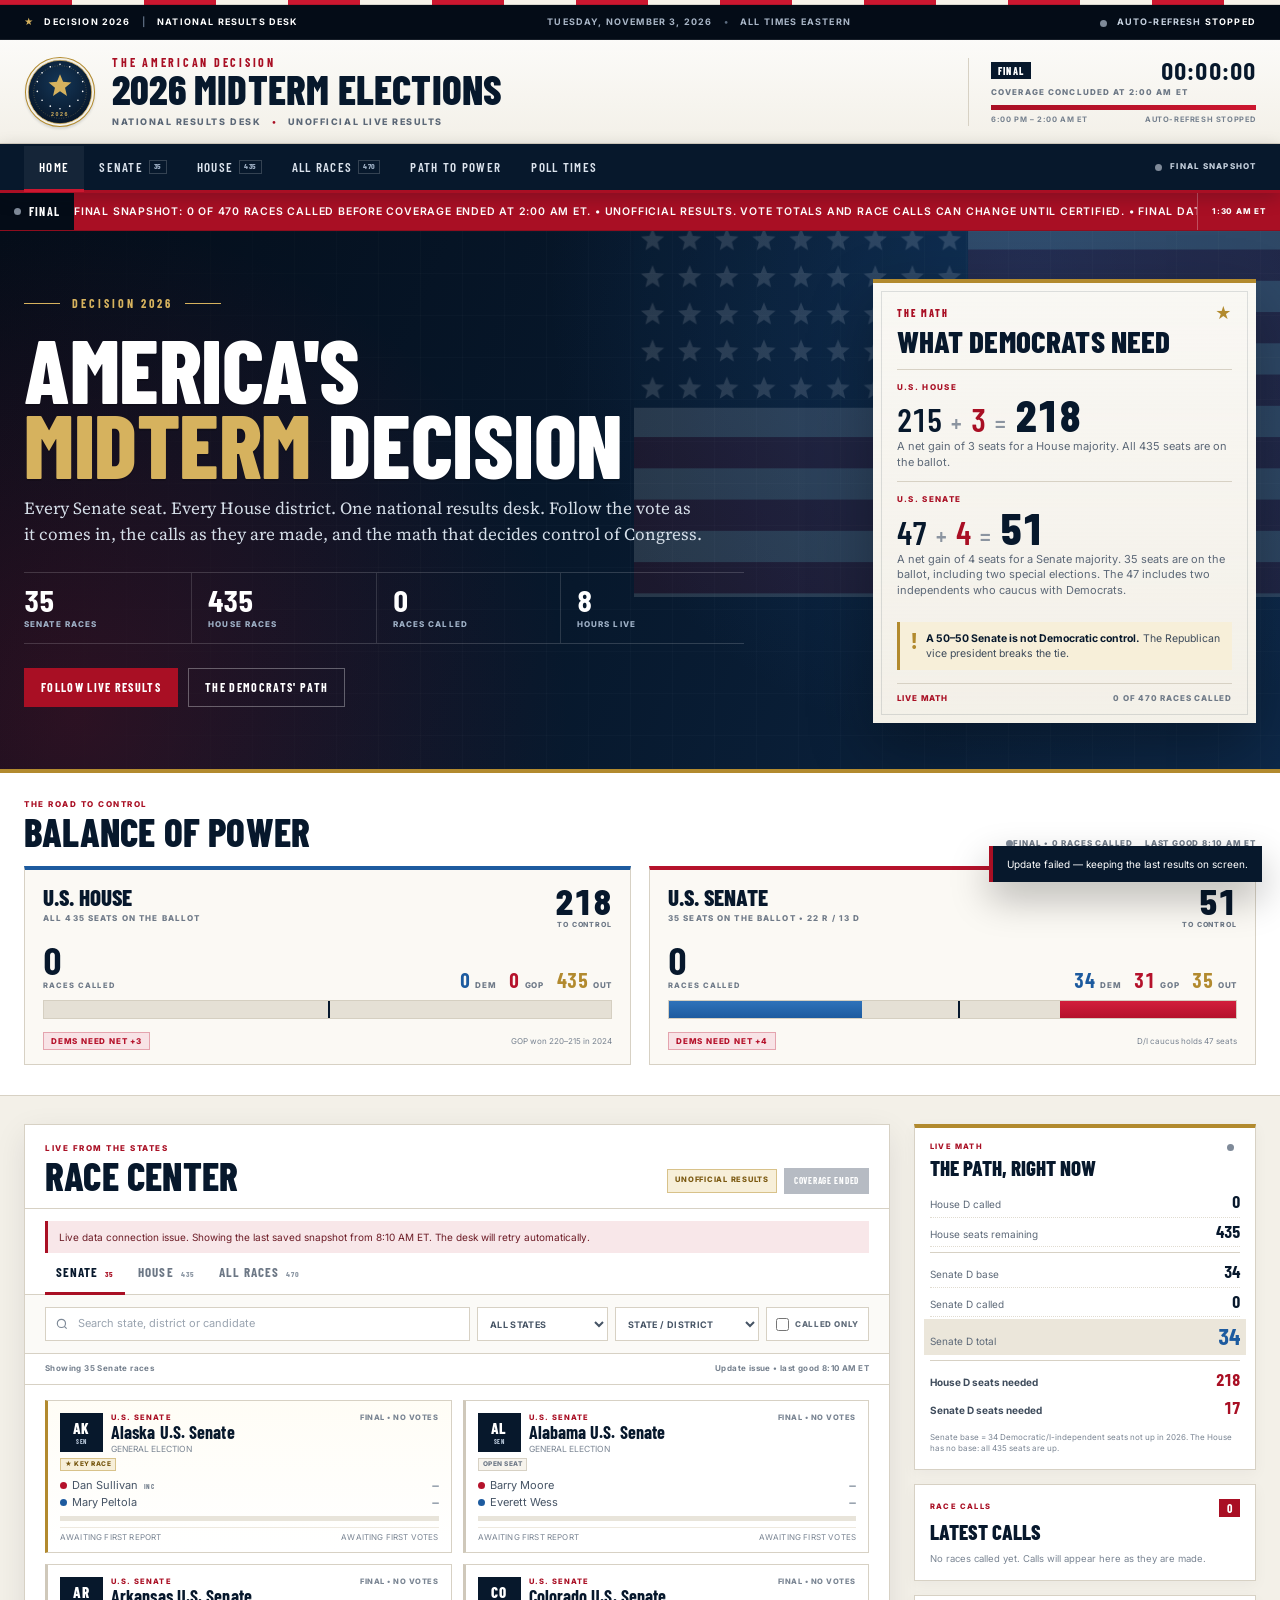
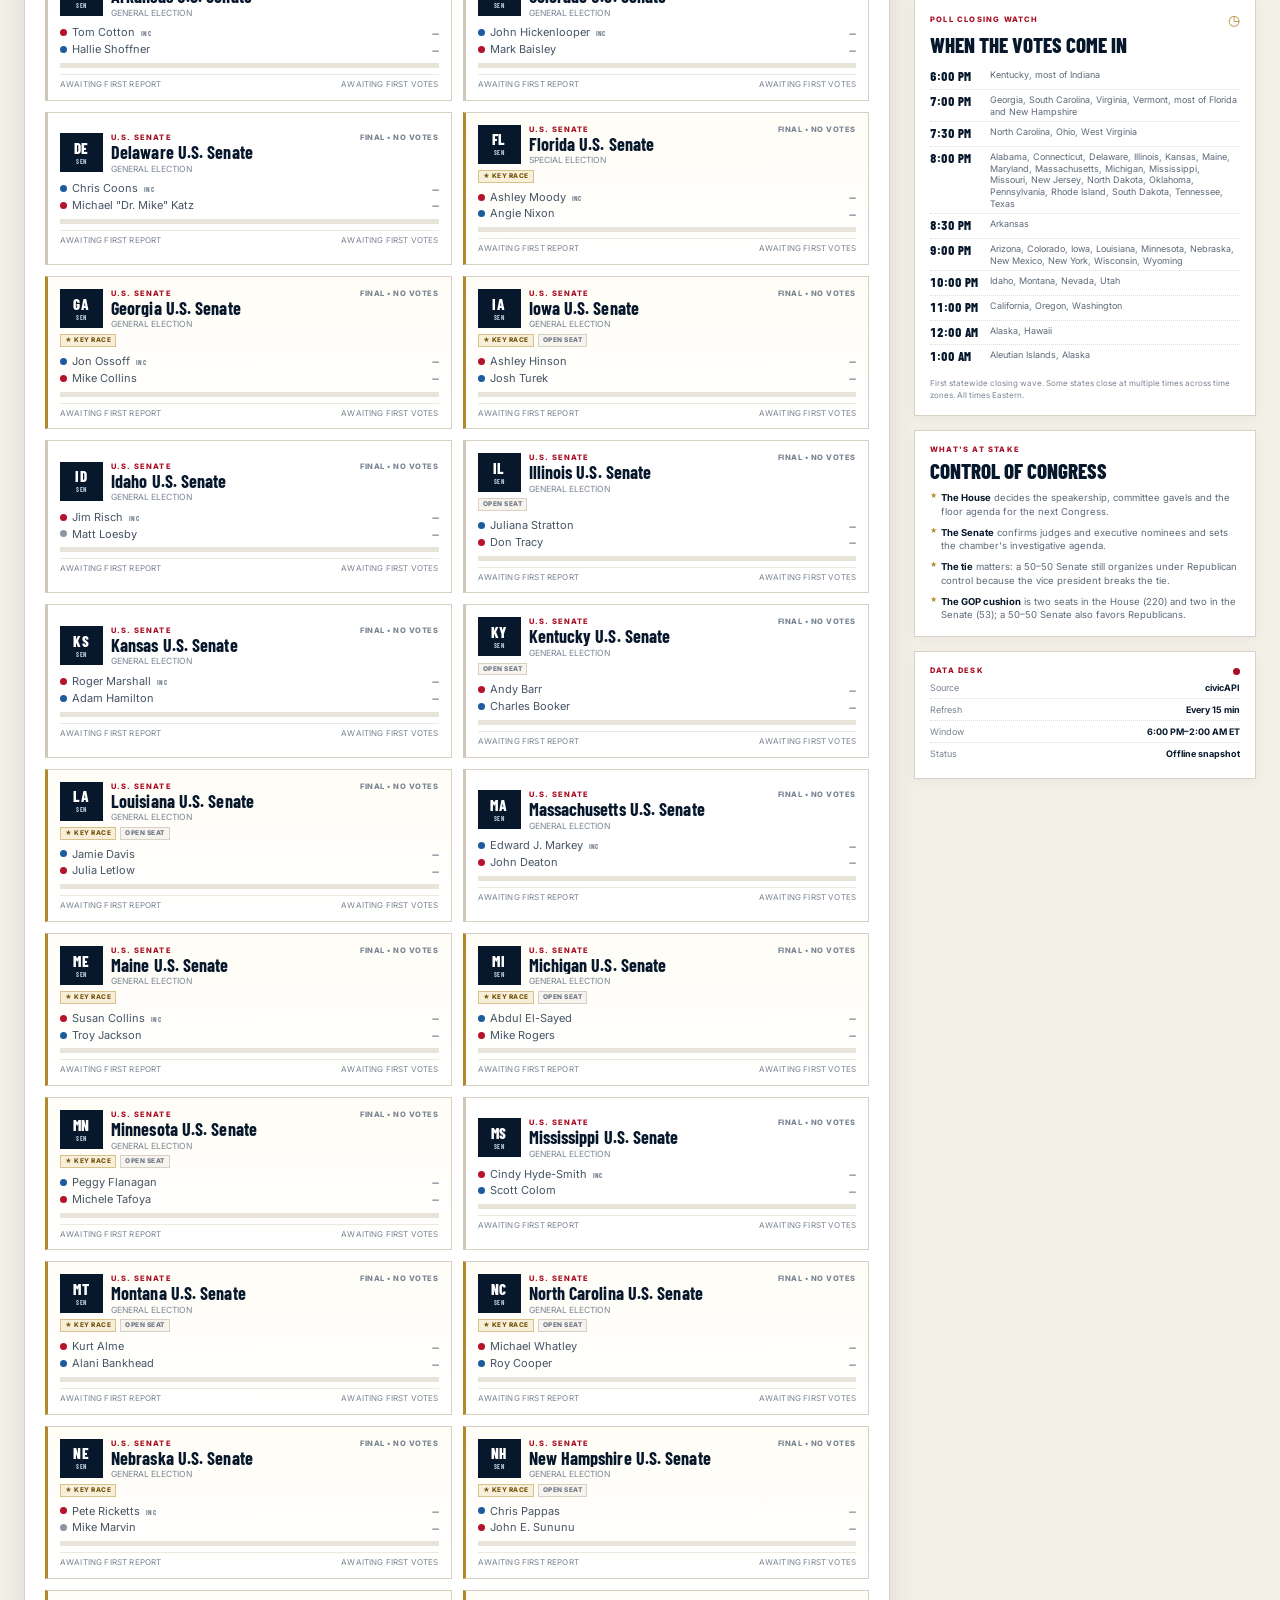
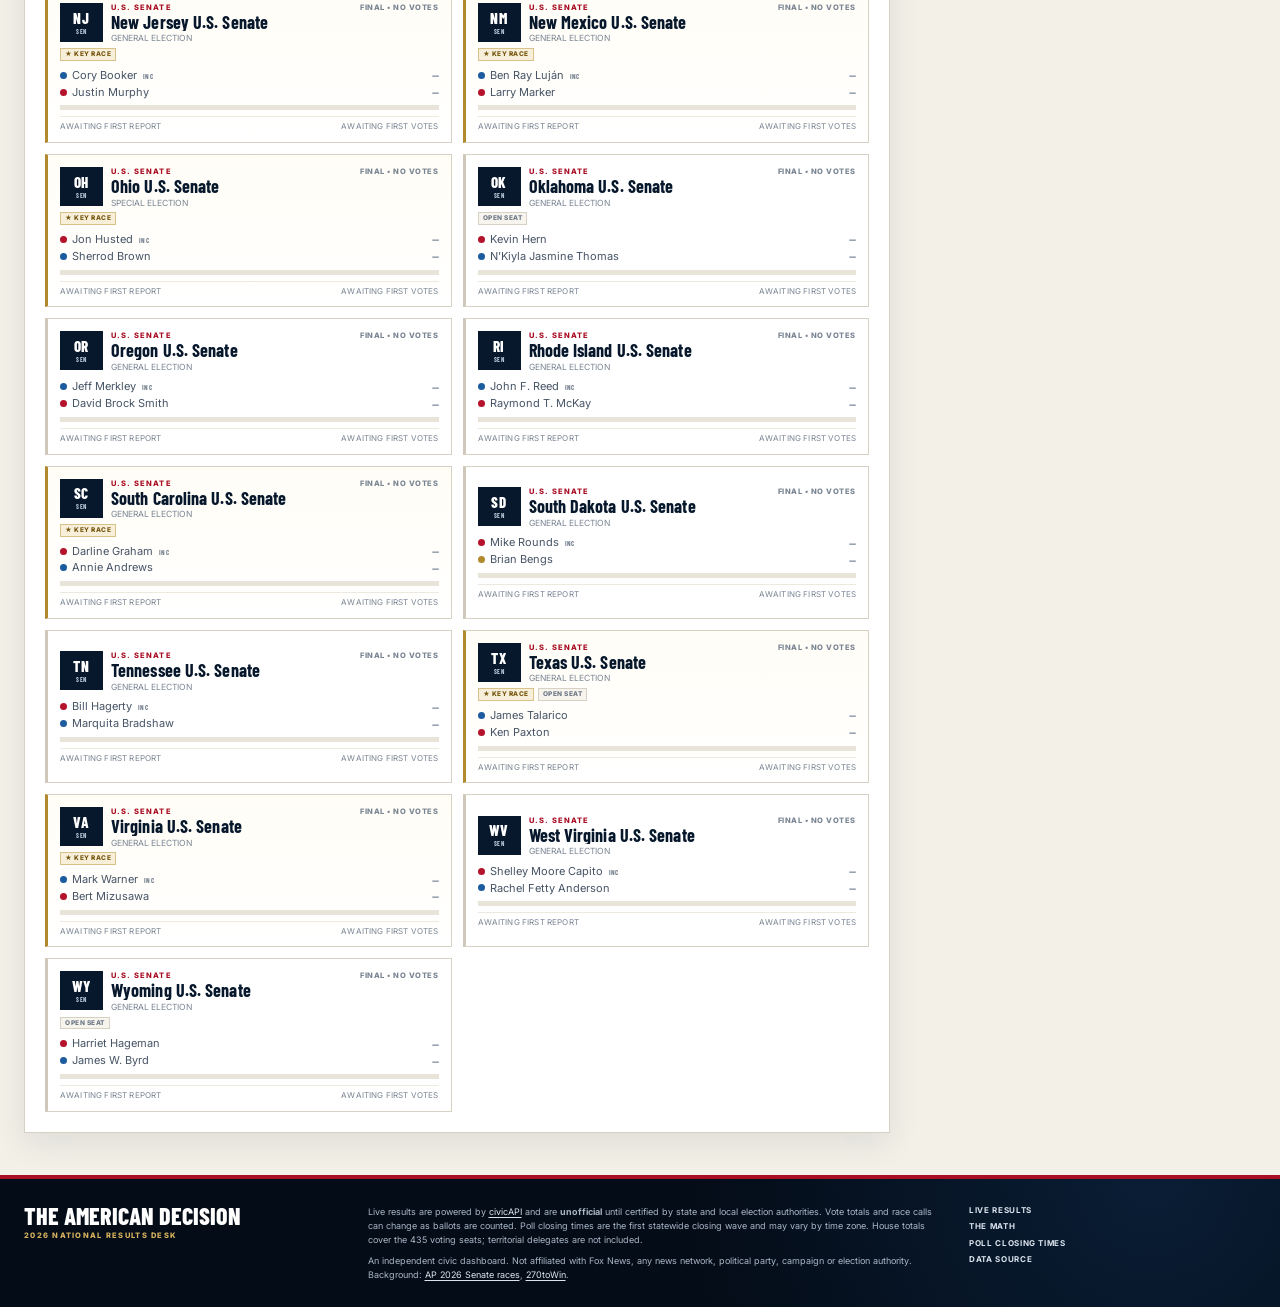
==== index.html @ b1fb0d39 "Add files via upload" ====
<!DOCTYPE html>
<html lang="en">
<head>
<meta charset="utf-8">
<meta name="viewport" content="width=device-width, initial-scale=1">
<title>The American Decision 2026 | Live Midterm Results</title>
<meta name="description" content="Live, unofficial 2026 Senate and House election results from across the United States. A patriotic national results desk with the math for control of Congress.">
<meta name="theme-color" content="#07182c">
<link rel="icon" href="data:image/svg+xml,%3Csvg xmlns='http://www.w3.org/2000/svg' viewBox='0 0 64 64'%3E%3Ccircle cx='32' cy='32' r='30' fill='%2307182c' stroke='%23b28a2e' stroke-width='3'/%3E%3Cpath d='M32 12l5.9 14.7 15.8 1.2-12.1 10.2 3.7 15.4L32 45.2 18.7 53.5l3.7-15.4L10.3 27.9l15.8-1.2z' fill='%23d6b25e'/%3E%3C/svg%3E">
<link rel="preconnect" href="https://fonts.googleapis.com">
<link rel="preconnect" href="https://fonts.gstatic.com" crossorigin>
<link href="https://fonts.googleapis.com/css2?family=Barlow+Condensed:wght@500;600;700;800&family=Inter:wght@400;500;600;700;800&family=Source+Serif+4:opsz,wght@8..60,600;8..60,700;8..60,900&display=swap" rel="stylesheet">
<style>
/* =========================================================
   THE AMERICAN DECISION 2026
   Patriotic broadcast-style election dashboard
   ========================================================= */

:root {
  --navy-950: #040c17;
  --navy-900: #07182c;
  --navy-800: #0b2440;
  --navy-700: #143657;
  --ink: #0b1b2e;
  --ink-2: #26384d;
  --paper: #f3f0e8;
  --paper-2: #ebe6da;
  --paper-3: #fbf9f4;
  --white: #ffffff;
  --line: #d7d1c4;
  --line-dark: #263a51;
  --muted: #687585;
  --muted-2: #8893a1;
  --red: #a90f24;
  --red-2: #cc1730;
  --red-soft: #f8e7e9;
  --dem: #1d5b9f;
  --dem-2: #2f72ba;
  --dem-soft: #e1ecf7;
  --gop: #b5122b;
  --gop-2: #d21f3c;
  --gop-soft: #f8e3e6;
  --gold: #b28a2e;
  --gold-2: #d6b25e;
  --gold-soft: #f7efd9;
  --green: #1e6b45;
  --green-soft: #e2f0e8;
  --shadow: 0 10px 30px rgba(8, 22, 40, 0.09);
  --font-display: "Barlow Condensed", "Arial Narrow", "Franklin Gothic Medium", "Segoe UI", sans-serif;
  --font-serif: "Source Serif 4", Georgia, "Times New Roman", serif;
  --font-body: "Inter", "Segoe UI", Arial, sans-serif;
}

* { box-sizing: border-box; }

html {
  scroll-behavior: smooth;
  scroll-padding-top: 64px;
}

body {
  margin: 0;
  background: var(--paper);
  color: var(--ink);
  font-family: var(--font-body);
  font-size: 15px;
  line-height: 1.45;
  -webkit-font-smoothing: antialiased;
  text-rendering: optimizeLegibility;
}

body.modal-open { overflow: hidden; }

a { color: inherit; }

button, input, select { font: inherit; }

button { color: inherit; }

img, svg { display: block; max-width: 100%; }

::selection { background: var(--gold-2); color: var(--navy-950); }

.wrap {
  width: min(1400px, calc(100% - 48px));
  margin: 0 auto;
}

.sr-only {
  position: absolute;
  width: 1px;
  height: 1px;
  padding: 0;
  margin: -1px;
  overflow: hidden;
  clip: rect(0, 0, 0, 0);
  white-space: nowrap;
  border: 0;
}

.skip-link {
  position: fixed;
  top: -60px;
  left: 12px;
  z-index: 200;
  background: var(--white);
  color: var(--navy-900);
  padding: 10px 14px;
  border: 2px solid var(--red);
  font-weight: 800;
  text-decoration: none;
}
.skip-link:focus { top: 10px; }

/* ---------- Utility strip ---------- */

.top-rule {
  height: 5px;
  background: repeating-linear-gradient(
    90deg,
    var(--red-2) 0 72px,
    #f7f3e9 72px 144px
  );
  border-bottom: 1px solid rgba(0, 0, 0, 0.12);
}

.utility-bar {
  background: var(--navy-950);
  color: #c6d1df;
  border-bottom: 1px solid rgba(255, 255, 255, 0.08);
  font-size: 9px;
  font-weight: 700;
  letter-spacing: 0.13em;
  text-transform: uppercase;
}

.utility-inner {
  min-height: 34px;
  display: flex;
  align-items: center;
  justify-content: space-between;
  gap: 18px;
}

.utility-left { color: #fff; white-space: nowrap; }
.utility-left .star { color: var(--gold-2); margin-right: 7px; }
.utility-center { color: #a9b6c7; white-space: nowrap; }
.utility-right { color: #c6d1df; white-space: nowrap; }
.utility-right b { color: #fff; }
.sep { color: #5d6d81; margin: 0 8px; }

.live-dot {
  display: inline-block;
  width: 7px;
  height: 7px;
  margin-right: 6px;
  border-radius: 50%;
  background: var(--red-2);
  box-shadow: 0 0 0 0 rgba(204, 23, 48, 0.55);
  vertical-align: middle;
  animation: pulse 2.4s infinite;
}
.live-dot.green { background: var(--green); box-shadow: none; animation: none; }
.live-dot.muted { background: #7f8a99; box-shadow: none; animation: none; }

@keyframes pulse {
  0% { box-shadow: 0 0 0 0 rgba(204, 23, 48, 0.5); }
  65% { box-shadow: 0 0 0 7px rgba(204, 23, 48, 0); }
  100% { box-shadow: 0 0 0 0 rgba(204, 23, 48, 0); }
}

/* ---------- Masthead ---------- */

.masthead {
  background:
    linear-gradient(180deg, rgba(255, 255, 255, 0.72), rgba(243, 240, 232, 0.9)),
    var(--paper);
  border-bottom: 1px solid var(--line);
}

.masthead-inner {
  display: flex;
  align-items: center;
  justify-content: space-between;
  gap: 28px;
  padding: 16px 0 15px;
}

.brand {
  display: flex;
  align-items: center;
  gap: 16px;
  min-width: 0;
  text-decoration: none;
}

.seal {
  width: 72px;
  height: 72px;
  flex: 0 0 72px;
  filter: drop-shadow(0 2px 1px rgba(7, 24, 44, 0.12));
}

.brand-copy { min-width: 0; }

.brand-eyebrow {
  display: block;
  color: var(--red);
  font-family: var(--font-display);
  font-size: 12px;
  font-weight: 700;
  line-height: 1;
  letter-spacing: 0.23em;
}

.brand-title {
  display: block;
  margin-top: 2px;
  color: var(--navy-900);
  font-family: var(--font-display);
  font-size: clamp(31px, 3.2vw, 45px);
  font-weight: 800;
  line-height: 0.92;
  letter-spacing: 0.005em;
  text-transform: uppercase;
  white-space: nowrap;
}

.brand-sub {
  display: block;
  margin-top: 7px;
  color: #5c6877;
  font-size: 9px;
  font-weight: 800;
  letter-spacing: 0.17em;
  text-transform: uppercase;
}
.brand-sub .red { color: var(--red); margin: 0 7px; }

.coverage-box {
  width: 288px;
  flex: 0 0 288px;
  border-left: 1px solid var(--line);
  padding-left: 22px;
}

.coverage-top {
  display: flex;
  align-items: center;
  justify-content: space-between;
  gap: 10px;
}

.phase-badge {
  display: inline-flex;
  align-items: center;
  gap: 5px;
  background: #e6e1d6;
  color: #5f6a78;
  border: 1px solid #d2cbbd;
  padding: 3px 6px 2px;
  font-family: var(--font-display);
  font-size: 10px;
  font-weight: 800;
  line-height: 1;
  letter-spacing: 0.12em;
  text-transform: uppercase;
}
.phase-badge.live {
  background: var(--red);
  border-color: var(--red);
  color: #fff;
}
.phase-badge.final {
  background: var(--navy-900);
  border-color: var(--navy-900);
  color: #fff;
}
.phase-badge.preview {
  background: var(--gold);
  border-color: var(--gold);
  color: #fff;
}

.coverage-clock {
  color: var(--navy-900);
  font-family: var(--font-display);
  font-size: 25px;
  font-weight: 700;
  line-height: 1;
  letter-spacing: 0.045em;
  font-variant-numeric: tabular-nums;
}

.coverage-label {
  margin-top: 4px;
  color: #6b7684;
  font-size: 8px;
  font-weight: 800;
  letter-spacing: 0.14em;
  text-transform: uppercase;
}

.coverage-progress {
  height: 5px;
  margin: 7px 0 5px;
  background: #ddd7ca;
  overflow: hidden;
  position: relative;
}
.coverage-progress span {
  display: block;
  width: 0;
  height: 100%;
  background: linear-gradient(90deg, var(--red), var(--red-2));
  transition: width 0.6s ease;
}

.coverage-meta {
  display: flex;
  align-items: center;
  justify-content: space-between;
  gap: 8px;
  color: #75808e;
  font-size: 7.5px;
  font-weight: 700;
  letter-spacing: 0.08em;
  text-transform: uppercase;
}
.coverage-meta span:last-child { text-align: right; }

/* ---------- Navigation ---------- */

.main-nav {
  position: sticky;
  top: 0;
  z-index: 70;
  background: var(--navy-900);
  color: #fff;
  border-bottom: 3px solid var(--red);
  box-shadow: 0 5px 18px rgba(3, 13, 26, 0.22);
}

.nav-inner {
  display: flex;
  align-items: center;
  justify-content: space-between;
  gap: 18px;
  min-height: 46px;
}

.nav-links {
  display: flex;
  align-items: stretch;
  min-width: 0;
}

.nav-links a {
  display: inline-flex;
  align-items: center;
  gap: 6px;
  height: 46px;
  padding: 0 15px;
  border-bottom: 3px solid transparent;
  margin-bottom: -3px;
  color: #dbe3ed;
  font-family: var(--font-display);
  font-size: 13px;
  font-weight: 600;
  letter-spacing: 0.1em;
  text-decoration: none;
  text-transform: uppercase;
  white-space: nowrap;
  transition: color 0.15s ease, background 0.15s ease, border-color 0.15s ease;
}
.nav-links a:hover,
.nav-links a.active {
  color: #fff;
  background: rgba(255, 255, 255, 0.055);
  border-bottom-color: var(--red-2);
}
.nav-links a span {
  padding: 1px 4px;
  border: 1px solid rgba(255, 255, 255, 0.18);
  color: #9fb0c5;
  font-size: 8px;
  font-weight: 700;
  line-height: 1.2;
  letter-spacing: 0.05em;
}

.nav-status {
  display: flex;
  align-items: center;
  gap: 2px;
  color: #c4cfdc;
  font-size: 8px;
  font-weight: 800;
  letter-spacing: 0.14em;
  text-transform: uppercase;
  white-space: nowrap;
}

/* ---------- Ticker ---------- */

.ticker {
  display: flex;
  align-items: stretch;
  min-height: 38px;
  overflow: hidden;
  background: var(--red);
  color: #fff;
  border-bottom: 1px solid rgba(0, 0, 0, 0.16);
}

.ticker-label {
  display: flex;
  align-items: center;
  flex: 0 0 auto;
  gap: 2px;
  padding: 0 14px;
  background: var(--navy-950);
  font-family: var(--font-display);
  font-size: 12px;
  font-weight: 700;
  letter-spacing: 0.1em;
  text-transform: uppercase;
  white-space: nowrap;
}

.ticker-track {
  display: flex;
  align-items: center;
  flex: 1 1 auto;
  min-width: 0;
  overflow: hidden;
}

.ticker-content {
  display: flex;
  width: max-content;
  animation: ticker 62s linear infinite;
  will-change: transform;
}
.ticker:hover .ticker-content { animation-play-state: paused; }
.ticker-content span {
  display: inline-block;
  padding-right: 90px;
  font-size: 10.5px;
  font-weight: 600;
  letter-spacing: 0.075em;
  text-transform: uppercase;
  white-space: nowrap;
}

@keyframes ticker {
  from { transform: translateX(0); }
  to { transform: translateX(-50%); }
}

.ticker-time {
  display: flex;
  align-items: center;
  flex: 0 0 auto;
  padding: 0 14px;
  border-left: 1px solid rgba(255, 255, 255, 0.27);
  font-size: 8px;
  font-weight: 800;
  letter-spacing: 0.1em;
  white-space: nowrap;
}

/* ---------- Hero ---------- */

.hero {
  position: relative;
  overflow: hidden;
  background:
    radial-gradient(circle at 80% 10%, rgba(31, 91, 159, 0.33), transparent 42%),
    radial-gradient(circle at 6% 90%, rgba(181, 18, 43, 0.22), transparent 38%),
    linear-gradient(112deg, #040d19 0%, #07182c 48%, #0d2848 100%);
  color: #fff;
  border-bottom: 4px solid var(--gold);
}

.hero::before {
  content: "";
  position: absolute;
  inset: 0;
  pointer-events: none;
  background-image:
    linear-gradient(rgba(255, 255, 255, 0.035) 1px, transparent 1px),
    linear-gradient(90deg, rgba(255, 255, 255, 0.035) 1px, transparent 1px);
  background-size: 42px 42px;
  mask-image: linear-gradient(90deg, transparent, #000 35%, #000 100%);
  opacity: 0.55;
}

.hero-flag {
  position: absolute;
  top: -44px;
  right: -96px;
  width: min(760px, 58vw);
  opacity: 0.13;
  pointer-events: none;
  filter: saturate(0.85);
}

.hero-inner {
  position: relative;
  z-index: 1;
  display: grid;
  grid-template-columns: minmax(0, 1.35fr) minmax(350px, 0.65fr);
  gap: 52px;
  align-items: center;
  padding: 48px 0 46px;
}

.kicker {
  display: flex;
  align-items: center;
  gap: 12px;
  color: var(--gold-2);
  font-family: var(--font-display);
  font-size: 12px;
  font-weight: 700;
  letter-spacing: 0.25em;
  text-transform: uppercase;
}
.kicker-line {
  display: inline-block;
  width: 36px;
  height: 1px;
  background: var(--gold-2);
}

.hero h1 {
  max-width: 850px;
  margin: 18px 0 14px;
  color: #fff;
  font-family: var(--font-display);
  font-size: clamp(54px, 7vw, 96px);
  font-weight: 800;
  line-height: 0.84;
  letter-spacing: -0.005em;
  text-transform: uppercase;
  text-shadow: 0 2px 0 rgba(0, 0, 0, 0.14);
}
.hero h1 em {
  color: var(--gold-2);
  font-style: normal;
}

.hero-lede {
  max-width: 680px;
  margin: 0 0 24px;
  color: #d5dee8;
  font-family: var(--font-serif);
  font-size: 17px;
  line-height: 1.55;
}

.mobile-math { display: none; }

.hero-stats {
  display: flex;
  max-width: 720px;
  border-top: 1px solid rgba(255, 255, 255, 0.16);
  border-bottom: 1px solid rgba(255, 255, 255, 0.16);
}

.hero-stat {
  flex: 1 1 0;
  padding: 12px 16px;
  border-right: 1px solid rgba(255, 255, 255, 0.14);
}
.hero-stat:first-child { padding-left: 0; }
.hero-stat:last-child { border-right: 0; }

.hero-stat b {
  display: block;
  color: #fff;
  font-family: var(--font-display);
  font-size: 31px;
  font-weight: 700;
  line-height: 0.95;
  font-variant-numeric: tabular-nums;
}
.hero-stat span {
  display: block;
  margin-top: 5px;
  color: #9fb1c7;
  font-size: 8px;
  font-weight: 800;
  letter-spacing: 0.14em;
  text-transform: uppercase;
}

.hero-actions {
  display: flex;
  align-items: center;
  flex-wrap: wrap;
  gap: 10px;
  margin-top: 24px;
}

.btn-primary,
.btn-ghost {
  display: inline-flex;
  align-items: center;
  justify-content: center;
  min-height: 39px;
  padding: 0 16px;
  border: 1px solid transparent;
  font-family: var(--font-display);
  font-size: 12px;
  font-weight: 700;
  letter-spacing: 0.11em;
  text-decoration: none;
  text-transform: uppercase;
  transition: background 0.15s ease, border-color 0.15s ease, color 0.15s ease;
}
.btn-primary {
  background: var(--red);
  border-color: var(--red);
  color: #fff;
}
.btn-primary:hover { background: var(--red-2); border-color: var(--red-2); }
.btn-ghost {
  border-color: rgba(255, 255, 255, 0.32);
  color: #fff;
}
.btn-ghost:hover { background: rgba(255, 255, 255, 0.08); border-color: rgba(255, 255, 255, 0.62); }

/* ---------- Democrats' path card ---------- */

.path-card {
  position: relative;
  padding: 22px 24px 18px;
  background:
    linear-gradient(180deg, rgba(255, 255, 255, 0.5), rgba(243, 240, 232, 0.92)),
    var(--paper);
  color: var(--ink);
  border-top: 4px solid var(--gold);
  box-shadow: 0 24px 60px rgba(0, 0, 0, 0.33);
}
.path-card::after {
  content: "";
  position: absolute;
  inset: 8px;
  border: 1px solid rgba(7, 24, 44, 0.12);
  pointer-events: none;
}

.path-top {
  display: flex;
  align-items: center;
  justify-content: space-between;
}
.path-kicker {
  color: var(--red);
  font-family: var(--font-display);
  font-size: 10px;
  font-weight: 800;
  letter-spacing: 0.2em;
}
.path-star { color: var(--gold); font-size: 16px; line-height: 1; }

.path-card h2 {
  margin: 5px 0 13px;
  color: var(--navy-900);
  font-family: var(--font-display);
  font-size: 31px;
  font-weight: 800;
  line-height: 0.96;
  letter-spacing: 0.005em;
  text-transform: uppercase;
}

.path-row {
  padding: 12px 0 11px;
  border-top: 1px solid var(--line);
}

.path-office {
  color: var(--red);
  font-size: 8px;
  font-weight: 800;
  letter-spacing: 0.17em;
  text-transform: uppercase;
}

.path-equation {
  display: flex;
  align-items: baseline;
  gap: 9px;
  margin: 1px 0 2px;
  color: var(--navy-900);
  font-family: var(--font-display);
  font-size: 32px;
  font-weight: 600;
  line-height: 1;
  font-variant-numeric: tabular-nums;
}
.path-equation .op { color: #8b94a0; font-size: 24px; }
.path-equation .gain { color: var(--red); }
.path-equation strong { font-size: 43px; font-weight: 800; }

.path-note {
  color: #5c6877;
  font-size: 11px;
  line-height: 1.4;
}

.path-warning {
  display: flex;
  align-items: flex-start;
  gap: 9px;
  margin-top: 13px;
  padding: 9px 11px;
  background: var(--gold-soft);
  border-left: 3px solid var(--gold);
}
.path-warning p {
  margin: 0;
  color: #3d4a5a;
  font-size: 10.5px;
  line-height: 1.45;
}
.path-warning strong { color: var(--navy-900); }
.warn-mark {
  flex: 0 0 auto;
  color: var(--gold);
  font-family: var(--font-display);
  font-size: 22px;
  font-weight: 800;
  line-height: 0.85;
}

.path-live {
  display: flex;
  align-items: center;
  justify-content: space-between;
  gap: 8px;
  margin-top: 13px;
  padding-top: 9px;
  border-top: 1px solid var(--line);
  color: #6e7987;
  font-size: 8px;
  font-weight: 800;
  letter-spacing: 0.1em;
  text-transform: uppercase;
}
.path-live span:first-child { color: var(--red); }

/* ---------- Power board ---------- */

.power-board {
  padding: 26px 0 30px;
  background: #fff;
  border-bottom: 1px solid var(--line);
}

.section-top {
  display: flex;
  align-items: flex-end;
  justify-content: space-between;
  gap: 20px;
  margin-bottom: 16px;
}

.section-kicker {
  margin-bottom: 2px;
  color: var(--red);
  font-size: 8px;
  font-weight: 800;
  letter-spacing: 0.19em;
  text-transform: uppercase;
}

.section-top h2,
.race-head h2 {
  margin: 0;
  color: var(--navy-900);
  font-family: var(--font-display);
  font-size: 39px;
  font-weight: 800;
  line-height: 0.95;
  letter-spacing: 0.005em;
  text-transform: uppercase;
}

.section-meta {
  display: flex;
  align-items: center;
  flex-wrap: wrap;
  justify-content: flex-end;
  gap: 12px;
  color: #6c7785;
  font-size: 8px;
  font-weight: 800;
  letter-spacing: 0.1em;
  text-transform: uppercase;
}
.section-meta .live-dot { margin-right: 0; }

.power-grid {
  display: grid;
  grid-template-columns: 1fr 1fr;
  gap: 18px;
}

.power-panel {
  position: relative;
  padding: 16px 18px 14px;
  background: var(--paper-3);
  border: 1px solid var(--line);
  border-top: 4px solid var(--navy-900);
}
.power-panel.house { border-top-color: var(--dem); }
.power-panel.senate { border-top-color: var(--gop); }

.power-head {
  display: flex;
  align-items: flex-start;
  justify-content: space-between;
  gap: 14px;
}

.office-label {
  display: block;
  color: var(--navy-900);
  font-family: var(--font-display);
  font-size: 23px;
  font-weight: 800;
  line-height: 1;
  text-transform: uppercase;
}
.office-sub {
  display: block;
  margin-top: 4px;
  color: #6f7a88;
  font-size: 8px;
  font-weight: 800;
  letter-spacing: 0.14em;
  text-transform: uppercase;
}

.threshold { text-align: right; flex: 0 0 auto; }
.threshold b {
  display: block;
  color: var(--navy-900);
  font-family: var(--font-display);
  font-size: 36px;
  font-weight: 800;
  line-height: 0.85;
  font-variant-numeric: tabular-nums;
}
.threshold span {
  display: block;
  margin-top: 4px;
  color: #6f7a88;
  font-size: 7px;
  font-weight: 800;
  letter-spacing: 0.13em;
}

.power-body {
  display: flex;
  align-items: flex-end;
  justify-content: space-between;
  gap: 14px;
  margin: 14px 0 9px;
}

.power-stat b {
  display: block;
  color: var(--navy-900);
  font-family: var(--font-display);
  font-size: 38px;
  font-weight: 700;
  line-height: 0.85;
  font-variant-numeric: tabular-nums;
}
.power-stat span {
  display: block;
  margin-top: 4px;
  color: #6f7a88;
  font-size: 7.5px;
  font-weight: 800;
  letter-spacing: 0.14em;
  text-transform: uppercase;
}

.power-split {
  display: flex;
  align-items: flex-end;
  gap: 13px;
}
.power-split span {
  color: #6f7a88;
  font-size: 8px;
  font-weight: 800;
  letter-spacing: 0.08em;
  white-space: nowrap;
}
.power-split b {
  margin-right: 2px;
  color: var(--navy-900);
  font-family: var(--font-display);
  font-size: 20px;
  font-weight: 700;
  line-height: 1;
  font-variant-numeric: tabular-nums;
}
.power-split .d b { color: var(--dem); }
.power-split .r b { color: var(--gop); }
.power-split .o b { color: var(--gold); }

.seat-bar {
  position: relative;
  display: flex;
  height: 19px;
  overflow: hidden;
  background: #e5e0d5;
  border: 1px solid #d5cfc1;
}
.seat-dem,
.seat-gop,
.seat-other {
  display: block;
  width: 0;
  height: 100%;
  transition: width 0.7s ease;
}
.seat-dem { background: linear-gradient(180deg, var(--dem-2), var(--dem)); }
.seat-gop { margin-left: auto; background: linear-gradient(180deg, var(--gop-2), var(--gop)); }
.seat-other { background: var(--gold); }

.threshold-mark {
  position: absolute;
  top: -2px;
  bottom: -2px;
  z-index: 2;
  width: 2px;
  background: var(--navy-900);
}
.threshold-mark i {
  position: absolute;
  top: -16px;
  left: 50%;
  transform: translateX(-50%);
  padding: 0 2px;
  background: #fff;
  color: var(--navy-900);
  font-size: 7px;
  font-style: normal;
  font-weight: 800;
  line-height: 1.2;
}

.power-foot {
  display: flex;
  align-items: center;
  justify-content: space-between;
  gap: 10px;
  margin-top: 13px;
}
.need-chip {
  display: inline-block;
  padding: 4px 7px 3px;
  border: 1px solid rgba(181, 18, 43, 0.3);
  background: var(--gop-soft);
  color: var(--gop);
  font-size: 8px;
  font-weight: 800;
  letter-spacing: 0.1em;
  line-height: 1.1;
  text-transform: uppercase;
}
.need-chip.dem { border-color: rgba(29, 91, 159, 0.3); background: var(--dem-soft); color: var(--dem); }
.power-note {
  color: #788391;
  font-size: 8px;
  line-height: 1.3;
  text-align: right;
}

/* ---------- Content layout ---------- */

.content-grid {
  display: grid;
  grid-template-columns: minmax(0, 1fr) 342px;
  gap: 24px;
  align-items: start;
  padding: 28px 0 42px;
}

/* ---------- Race center ---------- */

.race-center {
  min-width: 0;
  background: #fff;
  border: 1px solid var(--line);
  box-shadow: var(--shadow);
}

.race-head {
  display: flex;
  align-items: flex-end;
  justify-content: space-between;
  gap: 16px;
  padding: 18px 20px 14px;
  border-bottom: 1px solid var(--line);
}

.race-head-right {
  display: flex;
  align-items: center;
  gap: 7px;
  flex-wrap: wrap;
  justify-content: flex-end;
}

.pill {
  display: inline-flex;
  align-items: center;
  min-height: 24px;
  padding: 0 7px;
  border: 1px solid var(--line);
  font-size: 7.5px;
  font-weight: 800;
  letter-spacing: 0.1em;
  text-transform: uppercase;
  white-space: nowrap;
}
.pill.unofficial {
  border-color: #d8c28a;
  background: var(--gold-soft);
  color: #7c5a12;
}

.refresh-btn {
  min-height: 26px;
  padding: 0 9px;
  border: 1px solid var(--navy-900);
  background: var(--navy-900);
  color: #fff;
  font-family: var(--font-display);
  font-size: 9px;
  font-weight: 700;
  letter-spacing: 0.08em;
  text-transform: uppercase;
  cursor: pointer;
  transition: background 0.15s ease, border-color 0.15s ease, opacity 0.15s ease;
}
.refresh-btn:hover { background: var(--red); border-color: var(--red); }
.refresh-btn:disabled { opacity: 0.5; cursor: default; background: #6f7a88; border-color: #6f7a88; }

.data-alert {
  margin: 12px 20px 0;
  padding: 9px 11px;
  border-left: 3px solid var(--gold);
  background: var(--gold-soft);
  color: #5b4a26;
  font-size: 10px;
  line-height: 1.45;
}
.data-alert.error {
  border-left-color: var(--red);
  background: var(--red-soft);
  color: #6d1d27;
}

.tabs {
  display: flex;
  align-items: stretch;
  gap: 2px;
  padding: 0 20px;
  border-bottom: 1px solid var(--line);
  background: #fff;
}

.tab {
  position: relative;
  min-height: 42px;
  padding: 0 11px;
  border: 0;
  border-bottom: 3px solid transparent;
  margin-bottom: -1px;
  background: transparent;
  color: #6c7785;
  font-family: var(--font-display);
  font-size: 13px;
  font-weight: 700;
  letter-spacing: 0.08em;
  text-transform: uppercase;
  cursor: pointer;
  white-space: nowrap;
}
.tab span {
  margin-left: 3px;
  color: #8a95a2;
  font-size: 8px;
  font-weight: 700;
}
.tab:hover { color: var(--navy-900); }
.tab.active {
  color: var(--navy-900);
  border-bottom-color: var(--red);
}
.tab.active span { color: var(--red); }

.controls {
  display: flex;
  align-items: center;
  flex-wrap: wrap;
  gap: 7px;
  padding: 12px 20px;
  background: #fbfaf7;
  border-bottom: 1px solid var(--line);
}

.search-box {
  display: flex;
  align-items: center;
  flex: 1 1 220px;
  gap: 7px;
  height: 34px;
  padding: 0 9px;
  background: #fff;
  border: 1px solid var(--line);
}
.search-box:focus-within { border-color: var(--navy-700); box-shadow: 0 0 0 2px rgba(20, 54, 87, 0.1); }
.search-box svg { width: 14px; height: 14px; flex: 0 0 14px; color: #7d8997; }
.search-box input {
  width: 100%;
  min-width: 0;
  border: 0;
  outline: 0;
  background: transparent;
  color: var(--ink);
  font-size: 11px;
}
.search-box input::placeholder { color: #9aa4b0; }

.select-box select {
  height: 34px;
  padding: 0 26px 0 8px;
  border: 1px solid var(--line);
  border-radius: 0;
  outline: 0;
  background: #fff;
  color: #465465;
  font-size: 9px;
  font-weight: 700;
  letter-spacing: 0.04em;
  cursor: pointer;
}

.check-box {
  display: inline-flex;
  align-items: center;
  gap: 6px;
  height: 34px;
  padding: 0 9px;
  border: 1px solid var(--line);
  background: #fff;
  color: #5f6b79;
  font-size: 8px;
  font-weight: 800;
  letter-spacing: 0.08em;
  cursor: pointer;
  user-select: none;
  white-space: nowrap;
}
.check-box input {
  width: 13px;
  height: 13px;
  margin: 0;
  accent-color: var(--red);
}

.results-meta {
  display: flex;
  align-items: center;
  justify-content: space-between;
  gap: 10px;
  padding: 9px 20px;
  border-bottom: 1px solid var(--line);
  color: #75808e;
  font-size: 8px;
  font-weight: 700;
  letter-spacing: 0.05em;
}
.results-meta span:last-child { text-align: right; }

.race-grid {
  display: grid;
  grid-template-columns: repeat(2, minmax(0, 1fr));
  gap: 11px;
  padding: 15px 20px 20px;
}

.race-grid.is-grouped {
  display: block;
}

/* ---------- Race cards ---------- */

.race-card {
  position: relative;
  display: block;
  width: 100%;
  padding: 12px 12px 10px;
  border: 1px solid var(--line);
  border-left: 3px solid #cfc8ba;
  background: #fff;
  color: var(--ink);
  font: inherit;
  text-align: left;
  cursor: pointer;
  transition: border-color 0.15s ease, box-shadow 0.15s ease, transform 0.15s ease;
}
.race-card:hover {
  border-color: #aeb8c5;
  box-shadow: 0 5px 16px rgba(8, 22, 40, 0.1);
  transform: translateY(-1px);
}
.race-card:focus-visible {
  outline: 2px solid var(--gold);
  outline-offset: 2px;
}
.race-card.is-key { border-left-color: var(--gold); background: linear-gradient(180deg, #fffdf6, #fff); }
.race-card.is-called { border-left-color: var(--green); }
.race-card.is-flip { box-shadow: inset 0 0 0 1px rgba(178, 138, 46, 0.55); }
.race-card.is-new { animation: card-flash 1.8s ease; }

@keyframes card-flash {
  0% { background: #fff4cf; }
  100% { background: #fff; }
}

.race-top {
  display: flex;
  align-items: flex-start;
  gap: 8px;
}

.race-badge {
  display: flex;
  flex-direction: column;
  align-items: center;
  justify-content: center;
  flex: 0 0 43px;
  width: 43px;
  height: 39px;
  background: var(--navy-900);
  color: #fff;
  font-family: var(--font-display);
  line-height: 1;
}
.race-badge .st { font-size: 15px; font-weight: 800; letter-spacing: 0.04em; }
.race-badge .off { margin-top: 2px; color: #b9c8da; font-size: 6.5px; font-weight: 700; letter-spacing: 0.08em; }

.race-info { flex: 1 1 auto; min-width: 0; }

.race-office {
  display: block;
  color: var(--red);
  font-size: 7.5px;
  font-weight: 800;
  letter-spacing: 0.14em;
  line-height: 1.2;
  text-transform: uppercase;
}
.race-title {
  display: block;
  margin-top: 1px;
  overflow: hidden;
  color: var(--navy-900);
  font-family: var(--font-display);
  font-size: 18px;
  font-weight: 700;
  line-height: 1.03;
  letter-spacing: 0.005em;
  text-overflow: ellipsis;
  white-space: nowrap;
}
.race-sub {
  display: block;
  margin-top: 2px;
  overflow: hidden;
  color: #7a8593;
  font-size: 8.5px;
  line-height: 1.25;
  text-overflow: ellipsis;
  white-space: nowrap;
}

.race-status {
  flex: 0 0 auto;
  margin-left: 2px;
  color: #7a8593;
  font-size: 7.5px;
  font-weight: 800;
  letter-spacing: 0.07em;
  line-height: 1.3;
  text-align: right;
  text-transform: uppercase;
  white-space: nowrap;
}
.race-status.live { color: var(--red); }
.race-status.called { color: var(--green); }
.race-status.closed { color: #7a8593; }

.chips {
  display: flex;
  flex-wrap: wrap;
  gap: 4px;
  margin-top: 4px;
}
.chip {
  display: inline-block;
  padding: 2px 4px 1px;
  border: 1px solid var(--line);
  background: #f7f4ed;
  color: #6d7887;
  font-size: 6.5px;
  font-weight: 800;
  letter-spacing: 0.08em;
  line-height: 1.2;
  text-transform: uppercase;
}
.chip.key { border-color: #d8c28a; background: var(--gold-soft); color: #76560f; }
.chip.special { border-color: #e3b6bf; background: var(--red-soft); color: var(--red); }
.chip.flip { border-color: #d8c28a; background: var(--gold-soft); color: #76560f; }
.chip.new { border-color: var(--red); background: var(--red); color: #fff; }
.chip.inc { padding: 1px 3px; border-color: #c9d2dd; background: #f1f4f8; color: #536172; font-size: 6px; }

.cand-list {
  display: flex;
  flex-direction: column;
  gap: 2px;
  margin-top: 7px;
}

.cand {
  display: flex;
  align-items: center;
  gap: 5px;
  min-width: 0;
  color: #465465;
  font-size: 11px;
  line-height: 1.35;
}
.cand.leader { color: var(--navy-900); font-weight: 800; }

.party-dot {
  flex: 0 0 7px;
  width: 7px;
  height: 7px;
  border-radius: 50%;
  background: #8b95a3;
}
.party-dot.d { background: var(--dem); }
.party-dot.r { background: var(--gop); }
.party-dot.i { background: var(--gold); }
.party-dot.o { background: #8b95a3; }

.cand-name {
  flex: 1 1 auto;
  min-width: 0;
  overflow: hidden;
  text-overflow: ellipsis;
  white-space: nowrap;
}
.cand-name .inc {
  margin-left: 3px;
  color: #75808e;
  font-family: var(--font-display);
  font-size: 7px;
  font-weight: 700;
  letter-spacing: 0.06em;
}

.cand-pct {
  flex: 0 0 42px;
  color: var(--navy-900);
  font-family: var(--font-display);
  font-size: 15px;
  font-weight: 700;
  line-height: 1;
  text-align: right;
  font-variant-numeric: tabular-nums;
}
.cand.leader .cand-pct { font-size: 16px; }
.cand-pct.muted { color: #9aa4b0; font-size: 12px; }

.vote-bar {
  display: flex;
  height: 5px;
  margin-top: 6px;
  overflow: hidden;
  background: #e8e4da;
}
.vote-bar .d { height: 100%; background: var(--dem); }
.vote-bar .r { height: 100%; background: var(--gop); }
.vote-bar .o { height: 100%; background: var(--gold); }

.race-foot {
  display: flex;
  align-items: center;
  justify-content: space-between;
  gap: 5px;
  margin-top: 6px;
  padding-top: 5px;
  border-top: 1px solid #eee9df;
  color: #7a8593;
  font-size: 8px;
  line-height: 1.2;
  letter-spacing: 0.02em;
}
.race-foot b { color: #4e5b6a; font-weight: 700; }
.race-foot .sep-dot { color: #c2bbb0; margin: 0 3px; }

/* Grouped house view */

.state-group {
  margin: 0 0 10px;
}
.state-group:last-child { margin-bottom: 0; }

.state-group-head {
  display: flex;
  align-items: center;
  justify-content: space-between;
  gap: 10px;
  margin: 4px 0 7px;
  padding: 3px 0 4px;
  border-bottom: 2px solid var(--navy-900);
}
.state-group-head h3 {
  margin: 0;
  color: var(--navy-900);
  font-family: var(--font-display);
  font-size: 20px;
  font-weight: 800;
  line-height: 1;
  text-transform: uppercase;
}
.state-group-head span {
  color: #7a8593;
  font-size: 8px;
  font-weight: 700;
  letter-spacing: 0.06em;
  text-transform: uppercase;
}

.state-group .cards,
.office-group .cards {
  display: grid;
  grid-template-columns: repeat(2, minmax(0, 1fr));
  gap: 11px;
}

.office-group {
  margin-bottom: 14px;
}
.office-group-head {
  display: flex;
  align-items: center;
  justify-content: space-between;
  gap: 10px;
  margin: 4px 0 8px;
  padding: 5px 8px;
  background: var(--navy-900);
  color: #fff;
}
.office-group-head h3 {
  margin: 0;
  font-family: var(--font-display);
  font-size: 17px;
  font-weight: 700;
  letter-spacing: 0.1em;
  text-transform: uppercase;
}
.office-group-head span {
  color: #b8c6d7;
  font-size: 8px;
  font-weight: 700;
  letter-spacing: 0.08em;
  text-transform: uppercase;
}

.empty-state {
  padding: 40px 22px 46px;
  text-align: center;
}
.empty-state .empty-star { color: var(--gold); font-size: 28px; line-height: 1; }
.empty-state h3 {
  margin: 8px 0 4px;
  color: var(--navy-900);
  font-family: var(--font-display);
  font-size: 25px;
  font-weight: 800;
  text-transform: uppercase;
}
.empty-state p {
  max-width: 440px;
  margin: 0 auto;
  color: #6f7a88;
  font-size: 11px;
  line-height: 1.5;
}

/* ---------- Sidebar ---------- */

.sidebar {
  display: flex;
  flex-direction: column;
  gap: 14px;
  min-width: 0;
}

.side-card {
  background: #fff;
  border: 1px solid var(--line);
  padding: 14px 15px;
  box-shadow: 0 4px 14px rgba(8, 22, 40, 0.04);
}
.side-card.live-math {
  border-top: 4px solid var(--gold);
}

.side-head {
  display: flex;
  align-items: center;
  justify-content: space-between;
  gap: 8px;
}
.side-kicker {
  color: var(--red);
  font-size: 7.5px;
  font-weight: 800;
  letter-spacing: 0.16em;
  text-transform: uppercase;
}
.side-card h3 {
  margin: 4px 0 10px;
  color: var(--navy-900);
  font-family: var(--font-display);
  font-size: 21px;
  font-weight: 800;
  line-height: 1;
  text-transform: uppercase;
}

.math-line {
  display: flex;
  align-items: baseline;
  justify-content: space-between;
  gap: 10px;
  padding: 5px 0;
  border-bottom: 1px dotted #e1dcd1;
  color: #5d6978;
  font-size: 10px;
}
.math-line b {
  color: var(--navy-900);
  font-family: var(--font-display);
  font-size: 17px;
  font-weight: 700;
  line-height: 1;
  font-variant-numeric: tabular-nums;
}
.math-line.total {
  margin: 2px -6px;
  padding: 6px;
  border-bottom: 0;
  background: var(--paper-2);
}
.math-line.total b { color: var(--dem); font-size: 23px; }
.math-line.need {
  border-bottom: 0;
  color: #3f4c5c;
  font-weight: 700;
}
.math-line.need b { color: var(--red); }
.math-divider { height: 1px; margin: 5px 0; background: var(--line); }

.side-note {
  margin: 9px 0 0;
  color: #7a8593;
  font-size: 8px;
  line-height: 1.45;
}

.calls-count {
  display: inline-flex;
  align-items: center;
  justify-content: center;
  min-width: 21px;
  height: 18px;
  padding: 0 5px;
  background: var(--red);
  color: #fff;
  font-family: var(--font-display);
  font-size: 12px;
  font-weight: 700;
  line-height: 1;
}

.latest-calls { display: flex; flex-direction: column; }

.call-item {
  display: flex;
  align-items: center;
  gap: 7px;
  width: 100%;
  padding: 6px 0;
  border: 0;
  border-bottom: 1px solid #eee9df;
  background: transparent;
  text-align: left;
  cursor: pointer;
}
.call-item:hover { background: #fbf9f4; }
.call-item:last-child { border-bottom: 0; }

.call-badge {
  display: flex;
  align-items: center;
  justify-content: center;
  flex: 0 0 31px;
  width: 31px;
  height: 27px;
  background: var(--navy-900);
  color: #fff;
  font-family: var(--font-display);
  font-size: 11px;
  font-weight: 800;
  letter-spacing: 0.04em;
}
.call-copy { flex: 1 1 auto; min-width: 0; }
.call-office {
  display: block;
  color: #7a8593;
  font-size: 6.5px;
  font-weight: 800;
  letter-spacing: 0.09em;
  line-height: 1.2;
  text-transform: uppercase;
}
.call-name {
  display: block;
  overflow: hidden;
  color: var(--navy-900);
  font-size: 9.5px;
  font-weight: 700;
  line-height: 1.25;
  text-overflow: ellipsis;
  white-space: nowrap;
}
.call-party {
  flex: 0 0 auto;
  font-size: 7px;
  font-weight: 800;
  letter-spacing: 0.06em;
}
.call-party.d { color: var(--dem); }
.call-party.r { color: var(--gop); }
.call-party.o { color: var(--gold); }
.call-new {
  margin-left: 3px;
  padding: 1px 3px;
  background: var(--red);
  color: #fff;
  font-size: 6px;
  font-weight: 800;
  letter-spacing: 0.06em;
}
.side-empty {
  margin: 0;
  color: #7a8593;
  font-size: 9.5px;
  line-height: 1.5;
}

.poll-timeline { display: flex; flex-direction: column; }
.poll-row {
  display: flex;
  gap: 8px;
  padding: 4px 0;
  border-bottom: 1px dotted #e1dcd1;
  font-size: 9px;
}
.poll-row:last-child { border-bottom: 0; }
.poll-row.next {
  margin: 0 -5px;
  padding: 4px 5px;
  background: var(--gold-soft);
}
.poll-time {
  flex: 0 0 52px;
  color: var(--navy-900);
  font-family: var(--font-display);
  font-size: 12.5px;
  font-weight: 800;
  line-height: 1.25;
  font-variant-numeric: tabular-nums;
}
.poll-row.next .poll-time { color: var(--red); }
.poll-states { color: #5d6978; line-height: 1.3; }

.stakes-list {
  display: flex;
  flex-direction: column;
  gap: 7px;
  margin: 0;
  padding: 0;
  list-style: none;
}
.stakes-list li {
  position: relative;
  padding-left: 11px;
  color: #5d6978;
  font-size: 9.5px;
  line-height: 1.45;
}
.stakes-list li::before {
  content: "★";
  position: absolute;
  top: 0;
  left: 0;
  color: var(--gold);
  font-size: 7px;
}
.stakes-list strong { color: var(--navy-900); }

.data-row {
  display: flex;
  align-items: center;
  justify-content: space-between;
  gap: 8px;
  padding: 4px 0;
  border-bottom: 1px dotted #e1dcd1;
  color: #7a8593;
  font-size: 9px;
}
.data-row:last-child { border-bottom: 0; }
.data-row b, .data-row a {
  color: var(--navy-900);
  font-weight: 700;
  text-decoration: none;
}
.data-row a:hover { color: var(--red); text-decoration: underline; }
.ok-dot {
  width: 7px;
  height: 7px;
  border-radius: 50%;
  background: var(--green);
}
.ok-dot.warn { background: var(--gold); }
.ok-dot.err { background: var(--red); }

/* ---------- Footer ---------- */

.site-footer {
  background:
    radial-gradient(circle at 90% 0, rgba(29, 91, 159, 0.22), transparent 40%),
    var(--navy-950);
  color: #aab7c7;
  border-top: 4px solid var(--red);
  padding: 26px 0 24px;
}
.footer-inner {
  display: grid;
  grid-template-columns: 1.1fr 2fr 1fr;
  gap: 28px;
  align-items: start;
}
.footer-brand {
  color: #fff;
  font-family: var(--font-display);
  font-size: 24px;
  font-weight: 800;
  line-height: 0.95;
  text-transform: uppercase;
}
.footer-brand span {
  display: block;
  margin-top: 5px;
  color: var(--gold-2);
  font-family: var(--font-body);
  font-size: 7.5px;
  font-weight: 800;
  letter-spacing: 0.17em;
}
.footer-disclaimer {
  color: #aab7c7;
  font-size: 9px;
  line-height: 1.6;
}
.footer-disclaimer a { color: #dce5ef; text-decoration: underline; text-underline-offset: 2px; }
.footer-links {
  display: flex;
  flex-direction: column;
  gap: 5px;
  font-size: 8px;
  font-weight: 700;
  letter-spacing: 0.08em;
  text-transform: uppercase;
}
.footer-links a { color: #dce5ef; text-decoration: none; }
.footer-links a:hover { color: var(--gold-2); }

/* ---------- Modal ---------- */

.race-modal {
  width: min(810px, calc(100% - 28px));
  max-height: 90vh;
  margin: auto;
  padding: 0;
  border: 0;
  background: #fff;
  color: var(--ink);
  box-shadow: 0 34px 90px rgba(0, 0, 0, 0.48);
}
.race-modal::backdrop {
  background: rgba(3, 11, 22, 0.74);
  backdrop-filter: blur(2px);
}
.race-modal[open] {
  display: flex;
  flex-direction: column;
}

.modal-head {
  display: flex;
  align-items: flex-start;
  justify-content: space-between;
  gap: 18px;
  padding: 16px 20px;
  background:
    radial-gradient(circle at 90% 20%, rgba(29, 91, 159, 0.35), transparent 45%),
    var(--navy-900);
  color: #fff;
  border-bottom: 4px solid var(--gold);
  flex: 0 0 auto;
}
.modal-kicker {
  color: var(--gold-2);
  font-size: 8px;
  font-weight: 800;
  letter-spacing: 0.16em;
  text-transform: uppercase;
}
.modal-head h2 {
  margin: 3px 0 3px;
  color: #fff;
  font-family: var(--font-display);
  font-size: 30px;
  font-weight: 800;
  line-height: 1;
  text-transform: uppercase;
}
.modal-sub {
  color: #b9c7d8;
  font-size: 8px;
  font-weight: 700;
  letter-spacing: 0.1em;
  text-transform: uppercase;
}
.modal-close {
  flex: 0 0 auto;
  width: 32px;
  height: 32px;
  border: 1px solid rgba(255, 255, 255, 0.28);
  background: transparent;
  color: #fff;
  font-size: 22px;
  line-height: 1;
  cursor: pointer;
}
.modal-close:hover { background: rgba(255, 255, 255, 0.12); }

.modal-body {
  padding: 16px 20px 22px;
  overflow: auto;
}

.modal-status {
  display: flex;
  align-items: center;
  flex-wrap: wrap;
  gap: 7px;
  padding-bottom: 10px;
  border-bottom: 1px solid var(--line);
  color: #6f7a88;
  font-size: 8px;
  font-weight: 700;
  letter-spacing: 0.06em;
  text-transform: uppercase;
}
.modal-status .pill { min-height: 21px; font-size: 7px; }
.modal-status .pill.called { border-color: #b9d8c6; background: var(--green-soft); color: var(--green); }
.modal-status .pill.live { border-color: #e3b6bf; background: var(--red-soft); color: var(--red); }
.modal-status .pill.neutral { border-color: var(--line); background: var(--paper-3); color: #6f7a88; }

.modal-summary {
  display: grid;
  grid-template-columns: repeat(4, 1fr);
  gap: 0;
  margin: 12px 0 14px;
  border: 1px solid var(--line);
  background: var(--paper-3);
}
.modal-stat {
  padding: 8px 10px;
  border-right: 1px solid var(--line);
}
.modal-stat:last-child { border-right: 0; }
.modal-stat b {
  display: block;
  color: var(--navy-900);
  font-family: var(--font-display);
  font-size: 20px;
  font-weight: 700;
  line-height: 1;
  font-variant-numeric: tabular-nums;
}
.modal-stat span {
  display: block;
  margin-top: 3px;
  color: #7a8593;
  font-size: 6.5px;
  font-weight: 800;
  letter-spacing: 0.1em;
  text-transform: uppercase;
}

.modal-section-title {
  margin: 14px 0 7px;
  color: var(--red);
  font-size: 7.5px;
  font-weight: 800;
  letter-spacing: 0.15em;
  text-transform: uppercase;
}

.modal-cands { display: flex; flex-direction: column; gap: 8px; }
.modal-cand {
  padding-bottom: 8px;
  border-bottom: 1px solid #eee9df;
}
.modal-cand:last-child { border-bottom: 0; }
.modal-cand-top {
  display: flex;
  align-items: baseline;
  gap: 7px;
  font-size: 11px;
}
.modal-cand-top .party-dot { position: relative; top: -1px; }
.modal-cand-name { flex: 1 1 auto; min-width: 0; color: var(--navy-900); font-weight: 700; }
.modal-cand-top .winner-tag {
  margin-left: 4px;
  padding: 1px 4px;
  background: var(--green-soft);
  color: var(--green);
  font-size: 6px;
  font-weight: 800;
  letter-spacing: 0.06em;
}
.modal-cand-votes { color: #7a8593; font-size: 8px; white-space: nowrap; }
.modal-cand-pct {
  flex: 0 0 49px;
  color: var(--navy-900);
  font-family: var(--font-display);
  font-size: 16px;
  font-weight: 700;
  text-align: right;
}
.modal-cand-bar {
  height: 5px;
  margin-top: 4px;
  background: #e8e4da;
}
.modal-cand-bar span { display: block; height: 100%; background: var(--dem); }

.county-list { display: flex; flex-direction: column; }
.county-row {
  display: grid;
  grid-template-columns: 1.1fr 1.4fr 0.7fr;
  gap: 8px;
  align-items: center;
  padding: 5px 0;
  border-bottom: 1px dotted #e1dcd1;
  font-size: 9px;
}
.county-row:last-child { border-bottom: 0; }
.county-name { color: var(--navy-900); font-weight: 700; }
.county-lead { color: #5d6978; overflow: hidden; text-overflow: ellipsis; white-space: nowrap; }
.county-rep { color: #7a8593; text-align: right; font-size: 8px; }

.modal-note {
  margin: 13px 0 0;
  padding-top: 9px;
  border-top: 1px solid var(--line);
  color: #7a8593;
  font-size: 8px;
  line-height: 1.5;
}

/* ---------- Toast ---------- */

.toast {
  position: fixed;
  right: 18px;
  bottom: 18px;
  z-index: 120;
  max-width: min(380px, calc(100% - 36px));
  padding: 11px 14px;
  background: var(--navy-900);
  color: #fff;
  border-left: 4px solid var(--gold);
  box-shadow: 0 16px 38px rgba(0, 0, 0, 0.28);
  font-size: 10px;
  line-height: 1.45;
  opacity: 0;
  transform: translateY(8px);
  pointer-events: none;
  transition: opacity 0.2s ease, transform 0.2s ease;
}
.toast.show { opacity: 1; transform: translateY(0); }
.toast.error { border-left-color: var(--red); }

/* ---------- Responsive ---------- */

@media (max-width: 1180px) {
  .wrap { width: min(1400px, calc(100% - 36px)); }
  .hero-inner { grid-template-columns: minmax(0, 1fr) 360px; gap: 34px; }
  .content-grid { grid-template-columns: minmax(0, 1fr) 316px; gap: 18px; }
  .nav-links a { padding: 0 11px; font-size: 12px; }
  .brand-title { font-size: clamp(30px, 3.4vw, 41px); }
  .power-panel { padding: 15px 15px 13px; }
  .power-split { gap: 9px; }
}

@media (max-width: 980px) {
  .utility-center { display: none; }
  .masthead-inner { flex-wrap: wrap; gap: 14px; }
  .coverage-box {
    width: 100%;
    flex: 1 1 100%;
    display: grid;
    grid-template-columns: 1fr auto;
    grid-template-areas:
      "badge clock"
      "label label"
      "bar bar"
      "meta meta";
    align-items: center;
    gap: 1px 14px;
    padding: 10px 0 0;
    border-left: 0;
    border-top: 1px solid var(--line);
  }
  .coverage-top { display: contents; }
  .phase-badge { grid-area: badge; justify-self: start; }
  .coverage-clock { grid-area: clock; justify-self: end; }
  .coverage-label { grid-area: label; margin-top: 0; }
  .coverage-progress { grid-area: bar; }
  .coverage-meta { grid-area: meta; }
  .hero-inner { grid-template-columns: 1fr; gap: 30px; padding: 38px 0 38px; }
  .hero h1 { max-width: 780px; }
  .path-card { max-width: 620px; }
  .power-grid { grid-template-columns: 1fr; }
  .content-grid { grid-template-columns: 1fr; }
  .sidebar {
    display: grid;
    grid-template-columns: 1fr 1fr;
    gap: 14px;
  }
  .side-card.live-math { grid-row: span 2; }
  .race-grid { grid-template-columns: repeat(2, minmax(0, 1fr)); }
  .state-group .cards, .office-group .cards { grid-template-columns: repeat(2, minmax(0, 1fr)); }
  .nav-status { display: none; }
}

@media (max-width: 720px) {
  .wrap { width: calc(100% - 26px); }
  .utility-inner { min-height: 31px; font-size: 8px; }
  .utility-left .long { display: none; }
  .utility-left .sep { display: none; }
  .brand { gap: 11px; }
  .seal { width: 54px; height: 54px; flex-basis: 54px; }
  .brand-eyebrow { font-size: 9px; letter-spacing: 0.17em; }
  .brand-title { font-size: clamp(25px, 6.2vw, 34px); white-space: normal; }
  .brand-sub { margin-top: 5px; font-size: 7px; letter-spacing: 0.1em; }
  .brand-sub .red { margin: 0 3px; }
  .coverage-clock { font-size: 22px; }
  .nav-links { overflow-x: auto; scrollbar-width: none; }
  .nav-links::-webkit-scrollbar { display: none; }
  .nav-links a { padding: 0 10px; font-size: 11px; }
  .nav-links a span { display: none; }
  .ticker-label { padding: 0 9px; font-size: 10px; }
  .ticker-time { display: none; }
  .ticker-content span { font-size: 9px; padding-right: 55px; }
  .hero-inner { padding: 30px 0 30px; }
  .hero-flag { display: none; }
  .hero h1 { font-size: clamp(43px, 12vw, 66px); }
  .hero-lede { font-size: 15px; }
  .mobile-math {
    display: flex;
    align-items: center;
    flex-wrap: wrap;
    gap: 7px 13px;
    margin: 0 0 18px;
    padding: 9px 10px;
    border: 1px solid rgba(255, 255, 255, 0.18);
    border-left: 3px solid var(--gold-2);
    background: rgba(255, 255, 255, 0.055);
  }
  .mobile-math-label {
    color: var(--gold-2);
    font-size: 8px;
    font-weight: 800;
    letter-spacing: 0.12em;
  }
  .mobile-math span:not(.mobile-math-label) {
    color: #d5dee8;
    font-size: 9px;
    font-weight: 700;
    letter-spacing: 0.06em;
  }
  .mobile-math b {
    margin-right: 2px;
    color: #fff;
    font-family: var(--font-display);
    font-size: 18px;
    font-weight: 800;
  }
  .hero-stats { display: grid; grid-template-columns: 1fr 1fr; }
  .hero-stat { border-right: 1px solid rgba(255, 255, 255, 0.14); border-bottom: 1px solid rgba(255, 255, 255, 0.14); padding: 10px 12px; }
  .hero-stat:nth-child(2n) { border-right: 0; }
  .hero-stat:nth-child(n+3) { border-bottom: 0; }
  .hero-stat:first-child { padding-left: 12px; }
  .hero-actions .btn-primary, .hero-actions .btn-ghost { width: 100%; }
  .path-card { padding: 18px 18px 15px; }
  .path-card h2 { font-size: 27px; }
  .path-equation { font-size: 29px; }
  .path-equation strong { font-size: 38px; }
  .section-top { flex-direction: column; align-items: flex-start; gap: 8px; }
  .section-meta { justify-content: flex-start; gap: 8px 12px; }
  .section-top h2, .race-head h2 { font-size: 34px; }
  .power-body { align-items: flex-start; flex-direction: column; gap: 8px; }
  .power-split { width: 100%; justify-content: space-between; }
  .power-foot { align-items: flex-start; flex-direction: column; }
  .power-note { text-align: left; }
  .race-head { flex-direction: column; align-items: flex-start; gap: 9px; }
  .race-head-right { justify-content: flex-start; }
  .tabs { padding: 0 14px; overflow-x: auto; scrollbar-width: none; }
  .tabs::-webkit-scrollbar { display: none; }
  .controls { padding: 11px 14px; }
  .search-box { flex-basis: 100%; }
  .select-box { flex: 1 1 auto; }
  .select-box select { width: 100%; }
  .results-meta { align-items: flex-start; flex-direction: column; gap: 2px; padding: 8px 14px; }
  .results-meta span:last-child { text-align: left; }
  .race-grid { grid-template-columns: 1fr; padding: 12px 14px 16px; }
  .state-group .cards, .office-group .cards { grid-template-columns: 1fr; }
  .sidebar { grid-template-columns: 1fr; }
  .side-card.live-math { grid-row: auto; }
  .footer-inner { grid-template-columns: 1fr; gap: 16px; }
  .modal-summary { grid-template-columns: 1fr 1fr; }
  .modal-stat:nth-child(2) { border-right: 0; }
  .modal-stat:nth-child(1), .modal-stat:nth-child(2) { border-bottom: 1px solid var(--line); }
  .county-row { grid-template-columns: 1fr 1.3fr 0.6fr; }
  .modal-head h2 { font-size: 25px; }
}

@media (max-width: 420px) {
  .brand-title { font-size: 26px; }
  .hero h1 { font-size: 45px; }
  .race-head h2 { font-size: 30px; }
  .cand-pct { flex-basis: 37px; }
  .race-badge { flex-basis: 36px; width: 36px; }
  .race-badge .st { font-size: 13px; }
  .race-title { font-size: 15.5px; }
}

@media (prefers-reduced-motion: reduce) {
  html { scroll-behavior: auto; }
  *, *::before, *::after {
    animation-duration: 0.001ms !important;
    animation-iteration-count: 1 !important;
    transition-duration: 0.001ms !important;
  }
  .ticker-content { animation: none; white-space: normal; }
  .ticker-content span:last-child { display: none; }
  .race-card { transform: none !important; }
}

@media print {
  .main-nav, .ticker, .site-footer, .controls, .refresh-btn, .tabs, .sidebar { display: none !important; }
  body { background: #fff; }
  .race-card { break-inside: avoid; box-shadow: none; }
  .content-grid { display: block; }
  .power-grid { grid-template-columns: 1fr 1fr; }
}



</style>
</head>
<body>
<a class="skip-link" href="#race-center">Skip to live results</a>

<div class="top-rule" aria-hidden="true"></div>

<div class="utility-bar">
  <div class="wrap utility-inner">
    <div class="utility-left"><span class="star">★</span> DECISION 2026 <span class="sep">|</span> <span class="long">NATIONAL RESULTS DESK</span></div>
    <div class="utility-center">TUESDAY, NOVEMBER 3, 2026 <span class="sep">•</span> ALL TIMES EASTERN</div>
    <div class="utility-right"><span class="live-dot muted" id="utilityDot"></span> AUTO-REFRESH <b id="utilityModeText">15 MIN</b></div>
  </div>
</div>

<header class="masthead">
  <div class="wrap masthead-inner">
    <a class="brand" href="#top" aria-label="The American Decision 2026 home">
      <span class="seal" aria-hidden="true">
        <svg viewBox="0 0 100 100" role="img" aria-label="2026 star seal">
          <defs>
            <radialGradient id="sealNavy" cx="50%" cy="35%" r="70%">
              <stop offset="0%" stop-color="#143657"/>
              <stop offset="100%" stop-color="#061426"/>
            </radialGradient>
          </defs>
          <circle cx="50" cy="50" r="48" fill="#f3f0e8" stroke="#b28a2e" stroke-width="1.4"/>
          <circle cx="50" cy="50" r="44" fill="url(#sealNavy)" stroke="#d6b25e" stroke-width="1"/>
          <circle cx="50" cy="50" r="36.5" fill="none" stroke="#d6b25e" stroke-width="0.55" stroke-dasharray="1 2.4"/>
          <g fill="#fff">
            <circle cx="50" cy="11.5" r="1.15"/><circle cx="63.5" cy="15.1" r="1.15"/><circle cx="74.9" cy="23.4" r="1.15"/>
            <circle cx="81.5" cy="35.5" r="1.15"/><circle cx="81.5" cy="49.2" r="1.15"/><circle cx="74.9" cy="61.4" r="1.15"/>
            <circle cx="63.5" cy="69.7" r="1.15"/><circle cx="50" cy="73.3" r="1.15"/><circle cx="36.5" cy="69.7" r="1.15"/>
            <circle cx="25.1" cy="61.4" r="1.15"/><circle cx="18.5" cy="49.2" r="1.15"/><circle cx="18.5" cy="35.5" r="1.15"/>
            <circle cx="25.1" cy="23.4" r="1.15"/><circle cx="36.5" cy="15.1" r="1.15"/>
          </g>
          <path d="M50 25.2l4.3 10.7 11.5.9-8.8 7.4 2.7 11.2L50 49.1l-9.7 6.3 2.7-11.2-8.8-7.4 11.5-.9z" fill="#d6b25e"/>
          <text x="50" y="83.4" text-anchor="middle" fill="#d6b25e" font-family="Arial Narrow, Arial, sans-serif" font-size="7.4" font-weight="700" letter-spacing="2.2">2026</text>
        </svg>
      </span>
      <span class="brand-copy">
        <span class="brand-eyebrow">THE AMERICAN DECISION</span>
        <span class="brand-title">2026 MIDTERM ELECTIONS</span>
        <span class="brand-sub">NATIONAL RESULTS DESK <span class="red">•</span> UNOFFICIAL LIVE RESULTS</span>
      </span>
    </a>

    <div class="coverage-box" aria-live="polite">
      <div class="coverage-top">
        <span id="phaseBadge" class="phase-badge">PRE-SHOW</span>
        <span id="coverageClock" class="coverage-clock">00:00:00</span>
      </div>
      <div id="coverageLabel" class="coverage-label">UNTIL LIVE COVERAGE BEGINS</div>
      <div class="coverage-progress" aria-hidden="true"><span id="coverageProgress"></span></div>
      <div class="coverage-meta"><span>6:00 PM &ndash; 2:00 AM ET</span><span id="nextRefreshTop">FIRST UPDATE 6:00 PM</span></div>
    </div>
  </div>
</header>

<nav class="main-nav" aria-label="Dashboard sections">
  <div class="wrap nav-inner">
    <div class="nav-links">
      <a href="#top" class="active">HOME</a>
      <a href="#race-center" data-tab-link="senate">SENATE <span>35</span></a>
      <a href="#race-center" data-tab-link="house">HOUSE <span>435</span></a>
      <a href="#race-center" data-tab-link="all">ALL RACES <span>470</span></a>
      <a href="#path">PATH TO POWER</a>
      <a href="#poll-times">POLL TIMES</a>
    </div>
    <div class="nav-status"><span class="live-dot muted" id="navDot"></span><span id="navStatus">AWAITING 6:00 PM ET</span></div>
  </div>
</nav>

<div class="ticker" role="region" aria-label="Live election ticker">
  <div class="ticker-label" id="tickerLabel"><span class="live-dot"></span> PRE-SHOW</div>
  <div class="ticker-track">
    <div class="ticker-content" id="tickerContent">
      <span id="tickerA">Live coverage begins at 6:00 PM ET. All 435 House seats and 35 Senate seats are on the ballot.</span>
      <span id="tickerB" aria-hidden="true">Live coverage begins at 6:00 PM ET. All 435 House seats and 35 Senate seats are on the ballot.</span>
    </div>
  </div>
  <div class="ticker-time"><span id="tickerClock">8:00 AM ET</span></div>
</div>

<main id="top">
  <section class="hero" aria-labelledby="heroTitle">
    <svg class="hero-flag" viewBox="0 0 760 420" aria-hidden="true" focusable="false">
      <defs>
        <pattern id="heroStars" width="38" height="38" patternUnits="userSpaceOnUse">
          <path d="M19 4l3.2 8.1 8.7.6-6.7 5.5 2.1 8.5-7.3-4.7-7.3 4.7 2.1-8.5-6.7-5.5 8.7-.6z" fill="#ffffff"/>
        </pattern>
      </defs>
      <rect width="760" height="420" fill="#ffffff"/>
      <g fill="#b5122b">
        <rect y="0" width="760" height="32"/><rect y="64" width="760" height="32"/>
        <rect y="128" width="760" height="32"/><rect y="192" width="760" height="32"/>
        <rect y="256" width="760" height="32"/><rect y="320" width="760" height="32"/>
        <rect y="384" width="760" height="32"/>
      </g>
      <rect width="342" height="226" fill="#0b2440"/>
      <rect width="342" height="226" fill="url(#heroStars)"/>
    </svg>

    <div class="wrap hero-inner">
      <div class="hero-copy">
        <div class="kicker"><span class="kicker-line"></span> DECISION 2026 <span class="kicker-line"></span></div>
        <h1 id="heroTitle">AMERICA'S<br><em>MIDTERM</em> DECISION</h1>
        <p class="hero-lede">Every Senate seat. Every House district. One national results desk. Follow the vote as it comes in, the calls as they are made, and the math that decides control of Congress.</p>

        <div class="mobile-math" aria-label="Democrats need a net gain of 3 House seats and 4 Senate seats">
          <span class="mobile-math-label">DEMOCRATS NEED</span>
          <span><b>+3</b> HOUSE</span>
          <span><b>+4</b> SENATE</span>
        </div>

        <div class="hero-stats" aria-label="Election facts">
          <div class="hero-stat"><b>35</b><span>Senate races</span></div>
          <div class="hero-stat"><b>435</b><span>House races</span></div>
          <div class="hero-stat"><b id="heroCalled">0</b><span>Races called</span></div>
          <div class="hero-stat"><b>8</b><span>Hours live</span></div>
        </div>

        <div class="hero-actions">
          <a class="btn-primary" href="#race-center">FOLLOW LIVE RESULTS</a>
          <a class="btn-ghost" href="#path">THE DEMOCRATS' PATH</a>
        </div>
      </div>

      <aside class="path-card" id="path" aria-labelledby="pathTitle">
        <div class="path-top"><span class="path-kicker">THE MATH</span><span class="path-star" aria-hidden="true">★</span></div>
        <h2 id="pathTitle">WHAT DEMOCRATS NEED</h2>

        <div class="path-row">
          <div class="path-office">U.S. HOUSE</div>
          <div class="path-equation"><span>215</span><span class="op">+</span><span class="gain">3</span><span class="op">=</span><strong>218</strong></div>
          <div class="path-note">A net gain of 3 seats for a House majority. All 435 seats are on the ballot.</div>
        </div>

        <div class="path-row">
          <div class="path-office">U.S. SENATE</div>
          <div class="path-equation"><span>47</span><span class="op">+</span><span class="gain">4</span><span class="op">=</span><strong>51</strong></div>
          <div class="path-note">A net gain of 4 seats for a Senate majority. 35 seats are on the ballot, including two special elections. The 47 includes two independents who caucus with Democrats.</div>
        </div>

        <div class="path-warning">
          <span class="warn-mark" aria-hidden="true">!</span>
          <p><strong>A 50&ndash;50 Senate is not Democratic control.</strong> The Republican vice president breaks the tie.</p>
        </div>

        <div class="path-live"><span>LIVE MATH</span><span id="pathLive">0 OF 470 RACES CALLED</span></div>
      </aside>
    </div>
  </section>

  <section class="power-board" aria-labelledby="powerTitle">
    <div class="wrap">
      <div class="section-top">
        <div>
          <div class="section-kicker">THE ROAD TO CONTROL</div>
          <h2 id="powerTitle">BALANCE OF POWER</h2>
        </div>
        <div class="section-meta">
          <span><span class="live-dot muted" id="boardDot"></span><span id="boardStatus">PRE-SHOW &bull; POLLS NOT YET CLOSED</span></span>
          <span id="boardUpdated">AWAITING FIRST DATA CHECK</span>
        </div>
      </div>

      <div class="power-grid">
        <article class="power-panel house" aria-labelledby="housePanelTitle">
          <div class="power-head">
            <div>
              <span class="office-label" id="housePanelTitle">U.S. HOUSE</span>
              <span class="office-sub">ALL 435 SEATS ON THE BALLOT</span>
            </div>
            <div class="threshold"><b>218</b><span>TO CONTROL</span></div>
          </div>
          <div class="power-body">
            <div class="power-stat"><b id="houseCalled">0</b><span>RACES CALLED</span></div>
            <div class="power-split">
              <span class="d"><b id="houseDCalled">0</b> DEM</span>
              <span class="r"><b id="houseRCalled">0</b> GOP</span>
              <span class="o"><b id="houseOut">435</b> OUT</span>
            </div>
          </div>
          <div class="seat-bar" id="houseBar" role="img" aria-label="House seats called">
            <span class="seat-dem" id="houseBarD"></span>
            <span class="seat-other" id="houseBarO"></span>
            <span class="seat-gop" id="houseBarR"></span>
            <span class="threshold-mark" style="left:50.11%"><i>218</i></span>
          </div>
          <div class="power-foot">
            <span class="need-chip" id="houseNeedChip">DEMS NEED NET +3</span>
            <span class="power-note" id="houseNote">GOP won 220&ndash;215 in 2024</span>
          </div>
        </article>

        <article class="power-panel senate" aria-labelledby="senatePanelTitle">
          <div class="power-head">
            <div>
              <span class="office-label" id="senatePanelTitle">U.S. SENATE</span>
              <span class="office-sub">35 SEATS ON THE BALLOT &bull; 22 R / 13 D</span>
            </div>
            <div class="threshold"><b>51</b><span>TO CONTROL</span></div>
          </div>
          <div class="power-body">
            <div class="power-stat"><b id="senateCalled">0</b><span>RACES CALLED</span></div>
            <div class="power-split">
              <span class="d"><b id="senateDCalled">0</b> DEM</span>
              <span class="r"><b id="senateRCalled">0</b> GOP</span>
              <span class="o"><b id="senateOut">35</b> OUT</span>
            </div>
          </div>
          <div class="seat-bar" id="senateBar" role="img" aria-label="Senate seats called">
            <span class="seat-dem" id="senateBarD"></span>
            <span class="seat-other" id="senateBarO"></span>
            <span class="seat-gop" id="senateBarR"></span>
            <span class="threshold-mark" style="left:51%"><i>51</i></span>
          </div>
          <div class="power-foot">
            <span class="need-chip" id="senateNeedChip">DEMS NEED NET +4</span>
            <span class="power-note" id="senateNote">D/I caucus holds 47 seats</span>
          </div>
        </article>
      </div>
    </div>
  </section>

  <div class="wrap content-grid">
    <section class="race-center" id="race-center" aria-labelledby="raceCenterTitle">
      <div class="race-head">
        <div>
          <div class="section-kicker">LIVE FROM THE STATES</div>
          <h2 id="raceCenterTitle">RACE CENTER</h2>
        </div>
        <div class="race-head-right">
          <span class="pill unofficial">UNOFFICIAL RESULTS</span>
          <button id="refreshBtn" class="refresh-btn" type="button">&#8635; REFRESH NOW</button>
        </div>
      </div>

      <div class="data-alert" id="dataAlert" hidden></div>

      <div class="tabs" role="tablist" aria-label="Race categories">
        <button class="tab active" type="button" data-tab="senate" role="tab" aria-selected="true">SENATE <span id="tabSenateCount">35</span></button>
        <button class="tab" type="button" data-tab="house" role="tab" aria-selected="false">HOUSE <span id="tabHouseCount">435</span></button>
        <button class="tab" type="button" data-tab="all" role="tab" aria-selected="false">ALL RACES <span id="tabAllCount">470</span></button>
      </div>

      <div class="controls">
        <label class="search-box">
          <svg viewBox="0 0 24 24" fill="none" stroke="currentColor" stroke-width="2" aria-hidden="true"><circle cx="11" cy="11" r="7"></circle><path d="M20 20l-4-4"></path></svg>
          <span class="sr-only">Search races by state, district or candidate</span>
          <input id="searchInput" type="search" placeholder="Search state, district or candidate" autocomplete="off">
        </label>
        <label class="select-box">
          <span class="sr-only">Filter by state</span>
          <select id="stateFilter"><option value="">ALL STATES</option></select>
        </label>
        <label class="select-box">
          <span class="sr-only">Sort races</span>
          <select id="sortSelect">
            <option value="state">STATE / DISTRICT</option>
            <option value="closest">CLOSEST MARGIN</option>
            <option value="reporting">MOST REPORTING</option>
            <option value="votes">MOST VOTES</option>
          </select>
        </label>
        <label class="check-box"><input id="calledOnly" type="checkbox"><span>CALLED ONLY</span></label>
      </div>

      <div class="results-meta">
        <span id="resultsCount">Showing 35 Senate races</span>
        <span id="resultsUpdated" aria-live="polite">Awaiting first data check</span>
      </div>

      <div id="raceGrid" class="race-grid"></div>
      <div id="emptyState" class="empty-state" hidden>
        <div class="empty-star" aria-hidden="true">★</div>
        <h3>No races match</h3>
        <p>Try a different state, candidate or filter. Clear the search to see every race in this category.</p>
      </div>
    </section>

    <aside class="sidebar" aria-label="Election analysis and data desk">
      <section class="side-card live-math" aria-labelledby="liveMathTitle">
        <div class="side-head"><span class="side-kicker">LIVE MATH</span><span class="live-dot" id="mathDot"></span></div>
        <h3 id="liveMathTitle">THE PATH, RIGHT NOW</h3>
        <div class="math-line"><span>House D called</span><b id="sideHouseD">0</b></div>
        <div class="math-line"><span>House seats remaining</span><b id="sideHouseOut">435</b></div>
        <div class="math-divider"></div>
        <div class="math-line"><span>Senate D base</span><b>34</b></div>
        <div class="math-line"><span>Senate D called</span><b id="sideSenateD">0</b></div>
        <div class="math-line total"><span>Senate D total</span><b id="sideSenateTotal">34</b></div>
        <div class="math-divider"></div>
        <div class="math-line need"><span>House D seats needed</span><b id="sideHouseNeed">218</b></div>
        <div class="math-line need"><span>Senate D seats needed</span><b id="sideSenateNeed">17</b></div>
        <p class="side-note">Senate base = 34 Democratic/I-independent seats not up in 2026. The House has no base: all 435 seats are up.</p>
      </section>

      <section class="side-card calls-card" aria-labelledby="callsTitle">
        <div class="side-head"><span class="side-kicker">RACE CALLS</span><span class="calls-count" id="callsCount">0</span></div>
        <h3 id="callsTitle">LATEST CALLS</h3>
        <div id="latestCalls" class="latest-calls"><p class="side-empty">No races called yet. Calls will appear here as they are made.</p></div>
      </section>

      <section class="side-card poll-card" id="poll-times" aria-labelledby="pollTitle">
        <div class="side-head"><span class="side-kicker">POLL CLOSING WATCH</span><span aria-hidden="true" style="color:#b28a2e;font-size:14px;">&#9719;</span></div>
        <h3 id="pollTitle">WHEN THE VOTES COME IN</h3>
        <div id="pollTimeline" class="poll-timeline"></div>
        <p class="side-note">First statewide closing wave. Some states close at multiple times across time zones. All times Eastern.</p>
      </section>

      <section class="side-card stakes-card" aria-labelledby="stakesTitle">
        <div class="side-head"><span class="side-kicker">WHAT'S AT STAKE</span></div>
        <h3 id="stakesTitle">CONTROL OF CONGRESS</h3>
        <ul class="stakes-list">
          <li><strong>The House</strong> decides the speakership, committee gavels and the floor agenda for the next Congress.</li>
          <li><strong>The Senate</strong> confirms judges and executive nominees and sets the chamber's investigative agenda.</li>
          <li><strong>The tie</strong> matters: a 50&ndash;50 Senate still organizes under Republican control because the vice president breaks the tie.</li>
          <li><strong>The GOP cushion</strong> is two seats in the House (220) and two in the Senate (53); a 50&ndash;50 Senate also favors Republicans.</li>
        </ul>
      </section>

      <section class="side-card data-card" aria-labelledby="dataTitle">
        <div class="side-head"><span class="side-kicker" id="dataTitle">DATA DESK</span><span class="ok-dot" id="dataDot"></span></div>
        <div class="data-row"><span>Source</span><a href="https://civicapi.org" target="_blank" rel="noopener">civicAPI</a></div>
        <div class="data-row"><span>Refresh</span><b>Every 15 min</b></div>
        <div class="data-row"><span>Window</span><b>6:00 PM&ndash;2:00 AM ET</b></div>
        <div class="data-row"><span>Status</span><b id="dataStatus">Awaiting live window</b></div>
      </section>
    </aside>
  </div>
</main>

<footer class="site-footer">
  <div class="wrap footer-inner">
    <div class="footer-brand">THE AMERICAN DECISION<span>2026 NATIONAL RESULTS DESK</span></div>
    <div class="footer-disclaimer">
      <p style="margin:0 0 6px;">Live results are powered by <a href="https://civicapi.org" target="_blank" rel="noopener">civicAPI</a> and are <strong>unofficial</strong> until certified by state and local election authorities. Vote totals and race calls can change as ballots are counted. Poll closing times are the first statewide closing wave and may vary by time zone. House totals cover the 435 voting seats; territorial delegates are not included.</p>
      <p style="margin:0;">An independent civic dashboard. Not affiliated with Fox News, any news network, political party, campaign or election authority. Background: <a href="https://apnews.com/projects/2026-us-elections-senate-key-races-to-watch/" target="_blank" rel="noopener">AP 2026 Senate races</a>, <a href="https://www.270towin.com/2026-senate-election/" target="_blank" rel="noopener">270toWin</a>.</p>
    </div>
    <div class="footer-links">
      <a href="#race-center">Live results</a>
      <a href="#path">The math</a>
      <a href="#poll-times">Poll closing times</a>
      <a href="https://civicapi.org" target="_blank" rel="noopener">Data source</a>
    </div>
  </div>
</footer>

<dialog id="raceModal" class="race-modal" aria-labelledby="modalTitle">
  <div class="modal-head">
    <div>
      <div id="modalKicker" class="modal-kicker">U.S. SENATE</div>
      <h2 id="modalTitle">Race detail</h2>
      <div id="modalSub" class="modal-sub">UNOFFICIAL RESULTS &bull; SOURCE: CIVICAPI</div>
    </div>
    <button id="modalClose" class="modal-close" type="button" aria-label="Close race detail">&times;</button>
  </div>
  <div id="modalBody" class="modal-body"></div>
</dialog>

<div id="toast" class="toast" role="status" aria-live="polite"></div>

<script>
window.ELECTION_SEED={"generatedAt":"2026-11-03T13:10:13.344Z","source":"civicapi.org","electionDate":"2026-11-03","races":[[86916,"S","AK","","Alaska US Senate",0,0,[["Gerald L. Heikes","R",0,0,0],["Mary Peltola","D",0,0,0],["Daniel J. Jr. Sullivan","NP",0,0,0],["Dan Sullivan","R",0,0,0]]],[86907,"S","AL","","Alabama US Senate",0,0,[["Barry Moore","R",0,0,0],["Everett Wess","D",0,0,0]]],[86949,"S","AR","","Arkansas US Senate",0,0,[["Tom Cotton","R",0,0,0],["Hallie Shoffner","D",0,0,0],["Jeff Wadlin","L",0,0,0]]],[87022,"S","CO","","Colorado US Senate",0,0,[["Mark Baisley","R",0,0,0],["John Hickenlooper","D",0,0,0],["Bob Chew","O",0,0,0],["Christopher Baum","O",0,0,0],["Blake Huber","L",0,0,0],["Adam Withrow","O",0,0,0],["Donald Willoughby","O",0,0,0],["Will Powers","O",0,0,0],["Ryan Apelbaum","O",0,0,0]]],[87036,"S","DE","","Delaware US Senate",0,0,[["Chris Coons","D",0,0,0],["Michael \"Dr. Mike\" Katz","R",0,0,0]]],[87068,"S","FL","","Florida US Senate Special",1,0,[["Ashley Moody","R",0,0,0],["Angie Nixon","D",0,0,0],["Neil J. Gillespie","I",0,0,0]]],[87087,"S","GA","","Georgia US Senate",0,0,[["Jon Ossoff","D",0,0,0],["Mike Collins","R",0,0,0]]],[87151,"S","IA","","Iowa US Senate",0,0,[["Ashley Hinson","R",0,0,0],["Josh Turek","D",0,0,0],["Thomas Laehn","L",0,0,0],["Write-in","NP",0,0,0]]],[87103,"S","ID","","Idaho US Senate",0,0,[["Jim Risch","R",0,0,0],["Matt Loesby","L",0,0,0],["Natalie M Fleming","I",0,0,0],["Todd Achilles","I",0,0,0]]],[87129,"S","IL","","Illinois US Senate",0,0,[["Juliana Stratton","D",0,0,0],["Don Tracy","R",0,0,0],["Whitfield Harrington Jr.","O",0,0,0]]],[87162,"S","KS","","Kansas US Senate",0,0,[["Adam Hamilton","D",0,0,0],["Roger Marshall","R",0,0,0],["David C Graham","L",0,0,0]]],[87174,"S","KY","","Kentucky US Senate",0,0,[["Andy Barr","R",0,0,0],["Charles Booker","D",0,0,0],["Christopher Campbell","O",0,0,0],["Write-in","NP",0,0,0]]],[87183,"S","LA","","Louisiana US Senate",0,0,[["Jamie Davis","D",0,0,0],["Julia Letlow","R",0,0,0]]],[87275,"S","MA","","Massachusetts US Senate",0,0,[["Edward J. Markey","D",0,0,0],["John Deaton","R",0,0,0],["Joe Tache","O",0,0,0],["Shiva Ayyadurai","I",0,0,0]]],[87188,"S","ME","","Maine US Senate",0,0,[["Troy Jackson","D",0,0,0],["Susan Collins","R",0,0,0],["Write-in","NP",0,0,0]]],[87214,"S","MI","","Michigan US Senate",0,0,[["Abdul El-Sayed","D",0,0,0],["Mike Rogers","R",0,0,0],["Lydia Christensen","L",0,0,0],["Tim Long","O",0,0,0],["Douglas P. Marsh","G",0,0,0],["Walter P. Kristy","O",0,0,0],["Write-in","NP",0,0,0],["Robert Trevor-Blair Davis","O",0,0,0],["George Earnest Huffman","O",0,0,0],["Craig Henley Johnson II","O",0,0,0],["Daniel Varney Tamba Pawa","O",0,0,0]]],[87229,"S","MN","","Minnesota US Senate",0,0,[["Marisa Simonetti","I",0,0,0],["Rebecca Whiting","L",0,0,0],["Peggy Flanagan","D",0,0,0],["Michele Tafoya","R",0,0,0],["Write-in","NP",0,0,0]]],[81004,"S","MS","","Mississippi US Senate",0,0,[["Scott Colom","D",0,0,0],["Cindy Hyde-Smith","R",0,0,0],["Ty Pinkins","I",0,0,0]]],[87247,"S","MT","","Montana US Senate",0,0,[["Kurt Alme","R",0,0,0],["Alani Bankhead","D",0,0,0],["Kyle Austin","L",0,0,0],["Seth Bodnar","I",0,0,0]]],[87346,"S","NC","","North Carolina US Senate",0,0,[["Michael Whatley","R",0,0,0],["Roy Cooper","D",0,0,0],["Michael Dublin","G",0,0,0],["Shannon Bray","L",0,0,0]]],[87254,"S","NE","","Nebraska US Senate",0,0,[["Pete  Ricketts","R",0,0,0],["Mike  Marvin","O",0,0,0],["Robin  Richards","O",0,0,0],["Chuck  Conboy","O",0,0,0],["Dan  Osborn","I",0,0,0]]],[87283,"S","NH","","New Hampshire US Senate",0,0,[["Chris Pappas","D",0,0,0],["Edmond Laplante","O",0,0,0],["John E. Sununu","R",0,0,0]]],[87302,"S","NJ","","New Jersey US Senate",0,0,[["Cory Booker","D",0,0,0],["Justin Murphy","R",0,0,0],["Joanne Kuniansky","O",0,0,0],["Veronica Fernandez","I",0,0,0],["Write-in","NP",0,0,0]]],[87288,"S","NM","","New Mexico US Senate",0,0,[["Ben Ray Luján","D",0,0,0],["Larry Marker","R",0,0,0]]],[87527,"S","OH","","Ohio US Senate Special General",1,0,[["Sherrod Brown","D",0,0,0],["Stephen Faris","O",0,0,0],["Anthony Holliman","O",0,0,0],["Jon Husted","R",0,0,0],["Greg Levy","O",0,0,0],["William B. Redpath","L",0,0,0],["Timothy Telymonde","O",0,0,0]]],[87526,"S","OK","","Oklahoma US Senate",0,0,[["Kevin Hern","R",0,0,0],["N'Kiyla Jasmine Thomas","D",0,0,0],["Sevier White","L",0,0,0],["Ron Meinhardt","I",0,0,0],["Curtis Stinnett","I",0,0,0]]],[87374,"S","OR","","Oregon US Senate",0,0,[["David Brock Smith","R",0,0,0],["Jeff Merkley","D",0,0,0],["Gary Lyndon Dye","L",0,0,0],["Chris Henry","O",0,0,0],["Write-in","NP",0,0,0]]],[87396,"S","RI","","Rhode Island US Senate",0,0,[["Raymond T. McKay","R",0,0,0],["John F. Reed","D",0,0,0],["Michael Bahry","I",0,0,0],["Write-in","NP",0,0,0]]],[87409,"S","SC","","South Carolina US Senate",0,0,[["Darline Graham","R",0,0,0],["Annie Andrews","D",0,0,0],["Kasie Whitener","L",0,0,0],["Mark Hackett","O",0,0,0],["Write-in","NP",0,0,0]]],[87446,"S","SD","","South Dakota US Senate",0,0,[["Mike Rounds","R",0,0,0],["Brian Bengs","I",0,0,0]]],[87475,"S","TN","","Tennessee US Senate",0,0,[["Bill Hagerty","R",0,0,0],["Marquita Bradshaw","D",0,0,0],["Tharon Chandler","I",0,0,0],["Andrew Gerena","I",0,0,0],["Jeremy Dean Hearn","I",0,0,0],["Robert Jones","I",0,0,0],["James William Macon III","I",0,0,0],["Yoshi D. Matthews","I",0,0,0],["David Sutman, Jr.","I",0,0,0],["Catherine Barcel \"Barcy\" Whitson","I",0,0,0]]],[87438,"S","TX","","Texas US Senate",0,0,[["James Talarico","D",0,0,0],["Ken Paxton","R",0,0,0],["Ted Brown","L",0,0,0]]],[87472,"S","VA","","Virginia US Senate",0,0,[["Mark Warner","D",0,0,0],["Bert Mizusawa","R",0,0,0],["Write-in","NP",0,0,0]]],[87477,"S","WV","","West Virginia US Senate",0,0,[["Shelley Moore Capito","R",0,0,0],["Rachel Fetty Anderson","D",0,0,0],["S. Marshall Wilson","O",0,0,0]]],[87496,"S","WY","","Wyoming US Senate",0,0,[["Harriet Hageman","R",0,0,0],["James W. Byrd","D",0,0,0]]],[86915,"H","AK","AK-AL","Alaska US House At-Large",0,0,[["Nick Begich III","R",0,0,0],["Eric Hafner","D",0,0,0],["Bill Hill","NP",0,0,0],["James C. \"Jim\" McDermott","L",0,0,0]]],[86900,"H","AL","AL-01","Alabama US House 1",0,0,[["Jerry Carl","R",0,0,0],["Clyde Jones","D",0,0,0]]],[86901,"H","AL","AL-02","Alabama US House 2",0,0,[["Shomari Figures","D",0,0,0],["Rhett Marques","R",0,0,0]]],[86902,"H","AL","AL-03","Alabama US House 3",0,0,[["Mike Rogers","R",0,0,0],["Lee McInnis","D",0,0,0]]],[86903,"H","AL","AL-04","Alabama US House 4",0,0,[["Robert Aderholt","R",0,0,0],["Amanda Pusczek","D",0,0,0]]],[86904,"H","AL","AL-05","Alabama US House 5",0,0,[["Dale Strong","R",0,0,0],["Andrew Sneed","D",0,0,0]]],[86905,"H","AL","AL-06","Alabama US House 6",0,0,[["Gary Palmer","R",0,0,0],["Maurice Mercer","D",0,0,0]]],[86906,"H","AL","AL-07","Alabama US House 7",0,0,[["Terri Sewell","D",0,0,0],["Ammie Akin","R",0,0,0]]],[86945,"H","AR","AR-01","Arkansas US House 1",0,0,[["Terri Yarbrough Green","D",0,0,0],["Rick Crawford","R",0,0,0],["Steve G. Parsons","L",0,0,0]]],[86946,"H","AR","AR-02","Arkansas US House 2",0,0,[["French Hill","R",0,0,0],["Chris Jones","D",0,0,0]]],[86947,"H","AR","AR-03","Arkansas US House 3",0,0,[["Robb Ryerse","D",0,0,0],["Steve Womack","R",0,0,0],["Bobby Wilson","L",0,0,0]]],[86948,"H","AR","AR-04","Arkansas US House 4",0,0,[["James Russell","D",0,0,0],["Bruce Westerman","R",0,0,0]]],[86917,"H","AZ","AZ-01","Arizona US House 1",0,0,[["Amish Shah","D",0,0,0],["Jay Feely","R",0,0,0],["Monica Alponte","L",0,0,0],["Dev Gupta","I",0,0,0],["Gage Dylan Thunder","NP",0,0,0]]],[86918,"H","AZ","AZ-02","Arizona US House 2",0,0,[["Eli Crane","R",0,0,0],["Jonathan Nez","D",0,0,0],["Curtis Goodwin","L",0,0,0]]],[86919,"H","AZ","AZ-03","Arizona US House 3",0,0,[["Jacob Parkman","R",0,0,0],["Yassamin Ansari","D",0,0,0],["Alan Aversa","O",0,0,0],["David Redkey","G",0,0,0]]],[86920,"H","AZ","AZ-04","Arizona US House 4",0,0,[["Greg Stanton","D",0,0,0],["Zuhdi Jasser","R",0,0,0],["Steven Sanders","O",0,0,0],["Tisha Benoit","O",0,0,0]]],[86921,"H","AZ","AZ-05","Arizona US House 5",0,0,[["Elizabeth Lee","D",0,0,0],["Mark Lamb","R",0,0,0]]],[86922,"H","AZ","AZ-06","Arizona US House 6",0,0,[["JoAnna Mendoza","D",0,0,0],["Juan Ciscomani","R",0,0,0],["Gary Swing","G",0,0,0],["Jereme Peters","L",0,0,0],["Michael Dorland","I",0,0,0]]],[86923,"H","AZ","AZ-07","Arizona US House 7",0,0,[["Adelita Grijalva","D",0,0,0],["Daniel Butierez","R",0,0,0]]],[86924,"H","AZ","AZ-08","Arizona US House 8",0,0,[["Abraham Hamadeh","R",0,0,0],["Bernadette Greene-Placentia","D",0,0,0]]],[86925,"H","AZ","AZ-09","Arizona US House 9",0,0,[["Danielle Sterbinsky","D",0,0,0],["Paul Gosar","R",0,0,0],["G. Seville Hatch","I",0,0,0],["William Perry","I",0,0,0]]],[86968,"H","CA","CA-01","California US House 1",0,0,[["Mike McGuire","D",0,0,0],["James Gallagher","R",0,0,0]]],[86979,"H","CA","CA-02","California US House 2",0,0,[["Jared Huffman","D",0,0,0],["Robin Littau","R",0,0,0]]],[86990,"H","CA","CA-03","California US House 3",0,0,[["Ami Bera","D",0,0,0],["Robb Tucker","R",0,0,0]]],[87001,"H","CA","CA-04","California US House 4",0,0,[["Mike Thompson","D",0,0,0],["Eric Jones","D",0,0,0]]],[87005,"H","CA","CA-05","California US House 5",0,0,[["Michael Masuda","D",0,0,0],["Tom McClintock","R",0,0,0]]],[87006,"H","CA","CA-06","California US House 6",0,0,[["Richard Pan","D",0,0,0],["Kevin Kiley","O",0,0,0]]],[87007,"H","CA","CA-07","California US House 7",0,0,[["Mai Vang","D",0,0,0],["Doris Matsui","D",0,0,0]]],[87008,"H","CA","CA-08","California US House 8",0,0,[["John Garamendi","D",0,0,0],["Rudy Recile","R",0,0,0]]],[87009,"H","CA","CA-09","California US House 9",0,0,[["John McBride","R",0,0,0],["Josh Harder","D",0,0,0]]],[86958,"H","CA","CA-10","California US House 10",0,0,[["Mark DeSaulnier","D",0,0,0],["Jeff Frese","R",0,0,0]]],[86959,"H","CA","CA-11","California US House 11",0,0,[["Connie Chan","D",0,0,0],["Scott Wiener","D",0,0,0]]],[86960,"H","CA","CA-12","California US House 12",0,0,[["Lateefah Simon","D",0,0,0],["Jamie Joyce","D",0,0,0]]],[86961,"H","CA","CA-13","California US House 13",0,0,[["Adam Gray","D",0,0,0],["Kevin Lincoln","R",0,0,0]]],[86962,"H","CA","CA-14","California US House 14",0,0,[["Melissa Hernandez","D",0,0,0],["Aisha Wahab","D",0,0,0]]],[86963,"H","CA","CA-15","California US House 15",0,0,[["Charles Hoelter","R",0,0,0],["Kevin Mullin","D",0,0,0]]],[86964,"H","CA","CA-16","California US House 16",0,0,[["Peter Sundin Soulé","R",0,0,0],["Sam Liccardo","D",0,0,0]]],[86965,"H","CA","CA-17","California US House 17",0,0,[["Ro Khanna","D",0,0,0],["Ritesh Tandon","R",0,0,0]]],[86966,"H","CA","CA-18","California US House 18",0,0,[["Shane Lewis","R",0,0,0],["Zoe Lofgren","D",0,0,0]]],[86967,"H","CA","CA-19","California US House 19",0,0,[["Peter Verbica","R",0,0,0],["Jimmy Panetta","D",0,0,0]]],[86969,"H","CA","CA-20","California US House 20",0,0,[["Sandra Van Scotter","D",0,0,0],["Vince Fong","R",0,0,0]]],[86970,"H","CA","CA-21","California US House 21",0,0,[["Kyle Kirkland","R",0,0,0],["Jim Costa","D",0,0,0]]],[86971,"H","CA","CA-22","California US House 22",0,0,[["Randy Villegas","D",0,0,0],["David Valadao","R",0,0,0]]],[86972,"H","CA","CA-23","California US House 23",0,0,[["Jay Obernolte","R",0,0,0],["Tessa Lynn Hodge","D",0,0,0]]],[86973,"H","CA","CA-24","California US House 24",0,0,[["Bob Smith","R",0,0,0],["Salud Carbajal","D",0,0,0]]],[86974,"H","CA","CA-25","California US House 25",0,0,[["Raul Ruiz","D",0,0,0],["Joe Males","R",0,0,0]]],[86975,"H","CA","CA-26","California US House 26",0,0,[["Jacqui Irwin","D",0,0,0],["Sam Gallucci","R",0,0,0]]],[86976,"H","CA","CA-27","California US House 27",0,0,[["George Whitesides","D",0,0,0],["Jason Gibbs","R",0,0,0]]],[86977,"H","CA","CA-28","California US House 28",0,0,[["Judy Chu","D",0,0,0],["April Verlato","R",0,0,0]]],[86978,"H","CA","CA-29","California US House 29",0,0,[["Luz Rivas","D",0,0,0],["Angélica María Dueñas","D",0,0,0]]],[86980,"H","CA","CA-30","California US House 30",0,0,[["Scott Meyers","R",0,0,0],["Laura Friedman","D",0,0,0]]],[86981,"H","CA","CA-31","California US House 31",0,0,[["Eric Ching","R",0,0,0],["Gil Cisneros","D",0,0,0]]],[86982,"H","CA","CA-32","California US House 32",0,0,[["Larry Thompson","R",0,0,0],["Brad Sherman","D",0,0,0]]],[86983,"H","CA","CA-33","California US House 33",0,0,[["Stephanie Vargas","R",0,0,0],["Pete Aguilar","D",0,0,0]]],[86984,"H","CA","CA-34","California US House 34",0,0,[["Jimmy Gomez","D",0,0,0],["Angela Gonzales-Torres","D",0,0,0]]],[86985,"H","CA","CA-35","California US House 35",0,0,[["Norma Torres","D",0,0,0],["Mike Cargile","R",0,0,0]]],[86986,"H","CA","CA-36","California US House 36",0,0,[["Houston Brignano","R",0,0,0],["Ted Lieu","D",0,0,0]]],[86987,"H","CA","CA-37","California US House 37",0,0,[["Sydney Kamlager-Dove","D",0,0,0],["Samantha Mota","D",0,0,0]]],[86988,"H","CA","CA-38","California US House 38",0,0,[["Hilda Solis","D",0,0,0],["Pedro Antonio Casas","R",0,0,0]]],[86989,"H","CA","CA-39","California US House 39",0,0,[["Mark Takano","D",0,0,0],["Steve Manos","R",0,0,0]]],[86991,"H","CA","CA-40","California US House 40",0,0,[["Ken Calvert","R",0,0,0],["Young Kim","R",0,0,0]]],[86992,"H","CA","CA-41","California US House 41",0,0,[["Linda Sánchez","D",0,0,0],["Mitch Clemmons","R",0,0,0]]],[86993,"H","CA","CA-42","California US House 42",0,0,[["Brian Burley","R",0,0,0],["Robert Garcia","D",0,0,0]]],[86994,"H","CA","CA-43","California US House 43",0,0,[["Maxine Waters","D",0,0,0],["Cristian Morales","R",0,0,0]]],[86995,"H","CA","CA-44","California US House 44",0,0,[["Nanette Barragán","D",0,0,0],["Genevieve Angel","R",0,0,0]]],[86996,"H","CA","CA-45","California US House 45",0,0,[["Chuong Vo","R",0,0,0],["Derek Tran","D",0,0,0]]],[86997,"H","CA","CA-46","California US House 46",0,0,[["Lou Correa","D",0,0,0],["David Pan","R",0,0,0]]],[86998,"H","CA","CA-47","California US House 47",0,0,[["Dave Min","D",0,0,0],["Jenny Le Roux","R",0,0,0]]],[86999,"H","CA","CA-48","California US House 48",0,0,[["Marni von Wilpert","D",0,0,0],["Jim Desmond","R",0,0,0]]],[87000,"H","CA","CA-49","California US House 49",0,0,[["Mike Levin","D",0,0,0],["Armen Kurdian","R",0,0,0]]],[87002,"H","CA","CA-50","California US House 50",0,0,[["Scott Peters","D",0,0,0],["Steve Cohen","R",0,0,0]]],[87003,"H","CA","CA-51","California US House 51",0,0,[["Sara Jacobs","D",0,0,0],["Ricardo Cabrera","R",0,0,0]]],[87004,"H","CA","CA-52","California US House 52",0,0,[["Juan Vargas","D",0,0,0],["Jeff Belle","R",0,0,0]]],[87010,"H","CO","CO-01","Colorado US House 1",0,0,[["Melat Kiros","D",0,0,0],["Christy Peterson","R",0,0,0],["Critter Milton","O",0,0,0],["Chad Humphrey","L",0,0,0],["Shimon Blau","I",0,0,0],["Kevin StClair","O",0,0,0],["John Wren","O",0,0,0],["Stephen Replin","O",0,0,0]]],[87011,"H","CO","CO-02","Colorado US House 2",0,0,[["Joe Neguse","D",0,0,0],["Kelley Anne Dennison","R",0,0,0],["Gaylon Kent","L",0,0,0]]],[87012,"H","CO","CO-03","Colorado US House 3",0,0,[["Dwayne L. Romero","D",0,0,0],["Jeff Hurd","R",0,0,0],["Cory Robertson","L",0,0,0],["Clifton Brown","I",0,0,0]]],[87013,"H","CO","CO-04","Colorado US House 4",0,0,[["Lauren Boebert","R",0,0,0],["Eileen Laubacher","D",0,0,0],["Douglas Mangeris","L",0,0,0],["Luis Galvan","O",0,0,0]]],[87014,"H","CO","CO-05","Colorado US House 5",0,0,[["Jeff Crank","R",0,0,0],["Jessica Killin","D",0,0,0],["Christopher Mitchell","O",0,0,0],["Mark \"Marky Jr\" Elworth","L",0,0,0],["Steven Fuller","O",0,0,0]]],[87015,"H","CO","CO-06","Colorado US House 6",0,0,[["Jason Crow","D",0,0,0],["Jason Clark","R",0,0,0],["Patty McMahon","L",0,0,0],["Meredith Ryan","O",0,0,0],["Samir Witta","I",0,0,0]]],[87016,"H","CO","CO-07","Colorado US House 7",0,0,[["Tim Bennett","R",0,0,0],["Brittany Pettersen","D",0,0,0],["Susan Hall","O",0,0,0],["Lawrence Kyle Clark","O",0,0,0],["Dan \"Kilo\" Sallis","L",0,0,0],["Joe Krzeczkowski","I",0,0,0]]],[87017,"H","CO","CO-08","Colorado US House 8",0,0,[["Gabe Evans","R",0,0,0],["Manny Rutinel","D",0,0,0],["Dave Wood","L",0,0,0]]],[87023,"H","CT","CT-01","Connecticut US House 1",0,0,[["Luke Bronin","D",0,0,0],["Amy Chai","R",0,0,0],["Mary L. Sanders","G",0,0,0],["Mark Stewart Greenstein","O",0,0,0]]],[87027,"H","CT","CT-02","Connecticut US House 2",0,0,[["Joe Courtney","D",0,0,0],["George Austin","R",0,0,0],["Kyle Gauck","O",0,0,0]]],[87028,"H","CT","CT-03","Connecticut US House 3",0,0,[["Rosa DeLauro","D",0,0,0],["Christopher Lancia","R",0,0,0],["Thomas Egan","I",0,0,0],["Andrew Rice","O",0,0,0]]],[87024,"H","CT","CT-04","Connecticut US House 4",0,0,[["Jim Himes","D",0,0,0],["Michael Goldstein","R",0,0,0],["Benjamin Wesley","I",0,0,0]]],[87025,"H","CT","CT-05","Connecticut US House 5",0,0,[["Jahana Hayes","D",0,0,0],["Chris Shea","R",0,0,0],["Jonathan DeBarros","O",0,0,0]]],[87035,"H","DE","DE-AL","Delaware US House At-Large",0,0,[["Sarah McBride","D",0,0,0],["Joseph \"Dr. Joe\" Arminio","R",0,0,0]]],[87040,"H","FL","FL-01","Florida US House 1",0,0,[["Jimmy Patronis","R",0,0,0],["Gay Valimont","D",0,0,0],["Tyler L. Davis","I",0,0,0]]],[87041,"H","FL","FL-02","Florida US House 2",0,0,[["Amanda Green","D",0,0,0],["Austin Rogers","R",0,0,0]]],[87042,"H","FL","FL-03","Florida US House 3",0,0,[["Kat Cammack","R",0,0,0],["Seth Harp","D",0,0,0],["Mike Klein","I",0,0,0]]],[87043,"H","FL","FL-04","Florida US House 4",0,0,[["Aaron Bean","R",0,0,0],["LaShonda Holloway","D",0,0,0],["Mike Sell","O",0,0,0],["Todd Schaefer","I",0,0,0]]],[87044,"H","FL","FL-05","Florida US House 5",0,0,[["Rachel Grage","D",0,0,0],["John Rutherford","R",0,0,0],["Write-in","NP",0,0,0]]],[87045,"H","FL","FL-06","Florida US House 6",0,0,[["Randy Fine","R",0,0,0],["Eric Yonce","D",0,0,0],["Andrew Parrott","L",0,0,0],["Write-in","NP",0,0,0]]],[87046,"H","FL","FL-07","Florida US House 7",0,0,[["Bale Dalton","D",0,0,0],["Ryan Elijah","R",0,0,0],["Christopher Dennison","L",0,0,0]]],[87047,"H","FL","FL-08","Florida US House 8",0,0,[["Mike Haridopolos","R",0,0,0],["Jennifer Jenkins","D",0,0,0]]],[87048,"H","FL","FL-09","Florida US House 9",0,0,[["Dan Green","R",0,0,0],["Darren Soto","D",0,0,0]]],[87049,"H","FL","FL-10","Florida US House 10",0,0,[["Maxwell Frost","D",0,0,0]]],[87050,"H","FL","FL-11","Florida US House 11",0,0,[["James Pericola","D",0,0,0],["Joe Strada","R",0,0,0],["Ralph Groves","L",0,0,0]]],[87051,"H","FL","FL-12","Florida US House 12",0,0,[["Gus Bilirakis","R",0,0,0],["Kimberly Overman","D",0,0,0],["Branden Scrivener","I",0,0,0]]],[87052,"H","FL","FL-13","Florida US House 13",0,0,[["Leela Gray","D",0,0,0],["Anna Paulina Luna","R",0,0,0],["Tony D'Arrigo","I",0,0,0]]],[87053,"H","FL","FL-14","Florida US House 14",0,0,[["Mike Beltran","R",0,0,0],["Kathy Castor","D",0,0,0],["Brian Lambert","L",0,0,0],["Write-in","NP",0,0,0]]],[87054,"H","FL","FL-15","Florida US House 15",0,0,[["Laurel Lee","R",0,0,0],["Robert People","D",0,0,0],["Write-in","NP",0,0,0]]],[87055,"H","FL","FL-16","Florida US House 16",0,0,[["Sydney Gruters","R",0,0,0],["Kelly Kirschner","D",0,0,0],["Mark Davis","I",0,0,0]]],[87056,"H","FL","FL-17","Florida US House 17",0,0,[["Matthew Montavon","D",0,0,0],["Greg Steube","R",0,0,0],["Michael J. Quirk","I",0,0,0]]],[87057,"H","FL","FL-18","Florida US House 18",0,0,[["Scott Franklin","R",0,0,0],["Curtis Gibson","D",0,0,0],["Deva Simmons","I",0,0,0]]],[87058,"H","FL","FL-19","Florida US House 19",0,0,[["Victor Arias","D",0,0,0],["Jim Schwartzel","R",0,0,0],["Seth Haskin","I",0,0,0],["Write-in","NP",0,0,0]]],[87059,"H","FL","FL-20","Florida US House 20",0,0,[["Brent Andersen","R",0,0,0],["Debbie Wasserman Schultz","D",0,0,0],["Kedner Maxime","I",0,0,0]]],[87060,"H","FL","FL-21","Florida US House 21",0,0,[["James Martin","D",0,0,0],["Brian Mast","R",0,0,0],["Alexander Cooke","I",0,0,0],["Write-in","NP",0,0,0]]],[87061,"H","FL","FL-22","Florida US House 22",0,0,[["Casey Askar","R",0,0,0],["Pia Dandiya","D",0,0,0]]],[87062,"H","FL","FL-23","Florida US House 23",0,0,[["Deborah Adeimy","R",0,0,0],["Lois Frankel","D",0,0,0]]],[87063,"H","FL","FL-24","Florida US House 24",0,0,[["Mayonna Te Brown","R",0,0,0],["Oliver Gilbert","D",0,0,0],["Write-in","NP",0,0,0]]],[87064,"H","FL","FL-25","Florida US House 25",0,0,[["Jared Moskowitz","D",0,0,0],["Scott Singer","R",0,0,0],["Peter Jassenoff","L",0,0,0],["Write-in","NP",0,0,0]]],[87065,"H","FL","FL-26","Florida US House 26",0,0,[["Mario Diaz-Balart","R",0,0,0],["Nicole Locklin","D",0,0,0],["Deborah Ann Meidinger Hosey","I",0,0,0]]],[87066,"H","FL","FL-27","Florida US House 27",0,0,[["Eliott Rodriguez","D",0,0,0],["Maria Elvira Salazar","R",0,0,0]]],[87067,"H","FL","FL-28","Florida US House 28",0,0,[["Phil Ehr","D",0,0,0],["Carlos Giménez","R",0,0,0],["Eddy Rojas","I",0,0,0]]],[87073,"H","GA","GA-01","Georgia US House 1",0,0,[["Jim Kingston","R",0,0,0],["Amanda Hollowell","D",0,0,0]]],[87074,"H","GA","GA-02","Georgia US House 2",0,0,[["Sanford Bishop","D",0,0,0],["Matt Day","R",0,0,0]]],[87075,"H","GA","GA-03","Georgia US House 3",0,0,[["Brian Jack","R",0,0,0],["Maura Keller","D",0,0,0]]],[87076,"H","GA","GA-04","Georgia US House 4",0,0,[["Hank Johnson","D",0,0,0],["James Duffie","R",0,0,0]]],[87077,"H","GA","GA-05","Georgia US House 5",0,0,[["Nikema Williams","D",0,0,0],["John Salvesen","R",0,0,0]]],[87078,"H","GA","GA-06","Georgia US House 6",0,0,[["Lucy McBath","D",0,0,0],["Kevin Martin","R",0,0,0]]],[87079,"H","GA","GA-07","Georgia US House 7",0,0,[["Rich McCormick","R",0,0,0],["Anthony Kozycki","D",0,0,0]]],[87080,"H","GA","GA-08","Georgia US House 8",0,0,[["Austin Scott","R",0,0,0],["Kelly Etsi","D",0,0,0]]],[87081,"H","GA","GA-09","Georgia US House 9",0,0,[["Andrew Clyde","R",0,0,0],["Caitlyn Gegen","D",0,0,0]]],[87082,"H","GA","GA-10","Georgia US House 10",0,0,[["Houston Gaines","R",0,0,0],["Pamela DeLancy","D",0,0,0]]],[87083,"H","GA","GA-11","Georgia US House 11",0,0,[["John Cowan","R",0,0,0],["Chris Harden","D",0,0,0]]],[87084,"H","GA","GA-12","Georgia US House 12",0,0,[["Rick Allen","R",0,0,0],["Ceretta Smith","D",0,0,0]]],[87085,"H","GA","GA-13","Georgia US House 13",0,0,[["Jasmine Clark","D",0,0,0],["Jonathan Chavez","R",0,0,0]]],[87086,"H","GA","GA-14","Georgia US House 14",0,0,[["Clay Fuller","R",0,0,0],["Shawn Harris","D",0,0,0],["Andrew Underwood","L",0,0,0]]],[87098,"H","HI","HI-01","Hawaii US House 1",0,0,[["Ed Case","D",0,0,0],["Adriel Lam","R",0,0,0],["Jordan S. Conley","G",0,0,0],["Nathan M. Berning","NP",0,0,0]]],[87099,"H","HI","HI-02","Hawaii US House 2",0,0,[["Brenton Awa","R",0,0,0],["Jill Tokuda","D",0,0,0]]],[87147,"H","IA","IA-01","Iowa US House 1",0,0,[["Mariannette Miller-Meeks","R",0,0,0],["Christina Bohannan","D",0,0,0],["Michael Bridgford","I",0,0,0],["Write-in","NP",0,0,0]]],[87148,"H","IA","IA-02","Iowa US House 2",0,0,[["Joe Mitchell","R",0,0,0],["Lindsay James","D",0,0,0],["Rick Stewart","L",0,0,0],["Dave Bushaw","I",0,0,0],["Write-in","NP",0,0,0]]],[87149,"H","IA","IA-03","Iowa US House 3",0,0,[["Zach Nunn","R",0,0,0],["Sarah Trone Garriott","D",0,0,0],["Write-in","NP",0,0,0]]],[87150,"H","IA","IA-04","Iowa US House 4",0,0,[["Chris McGowan","R",0,0,0],["Dave Dawson","D",0,0,0],["Write-in","NP",0,0,0]]],[87104,"H","ID","ID-01","Idaho US House 1",0,0,[["Kaylee Peterson","D",0,0,0],["Russ Fulcher","R",0,0,0],["Brendan Gomez","O",0,0,0],["Sarah Zabel Peterson","I",0,0,0]]],[87105,"H","ID","ID-02","Idaho US House 2",0,0,[["Ellie Gilbreath","D",0,0,0],["Mike Simpson","R",0,0,0],["Will Johanson","L",0,0,0],["Emre Houser","I",0,0,0],["Tripp Hutchinson","I",0,0,0]]],[87112,"H","IL","IL-01","Illinois US House 1",0,0,[["Jonathan Jackson","D",0,0,0],["Christian Maxwell","R",0,0,0]]],[87113,"H","IL","IL-02","Illinois US House 2",0,0,[["Donna Miller","D",0,0,0],["Mike Noack","R",0,0,0]]],[87114,"H","IL","IL-03","Illinois US House 3",0,0,[["Delia Ramirez","D",0,0,0],["Angel Oakley","R",0,0,0]]],[87115,"H","IL","IL-04","Illinois US House 4",0,0,[["Patty Garcia","D",0,0,0],["Lupe Castillo","R",0,0,0],["Ed Hershey","O",0,0,0],["Chris Getty","I",0,0,0]]],[87116,"H","IL","IL-05","Illinois US House 5",0,0,[["Mike Quigley","D",0,0,0],["Tom Hanson","R",0,0,0]]],[87117,"H","IL","IL-06","Illinois US House 6",0,0,[["Sean Casten","D",0,0,0],["Niki Conforti","R",0,0,0]]],[87118,"H","IL","IL-07","Illinois US House 7",0,0,[["La Shawn Ford","D",0,0,0],["Chad Koppie","R",0,0,0]]],[87119,"H","IL","IL-08","Illinois US House 8",0,0,[["Melissa Bean","D",0,0,0],["Jennifer Davis","R",0,0,0]]],[87120,"H","IL","IL-09","Illinois US House 9",0,0,[["Daniel K. Biss","D",0,0,0],["John Elleson","R",0,0,0]]],[87121,"H","IL","IL-10","Illinois US House 10",0,0,[["Brad Schneider","D",0,0,0],["Carl Lambrecht","R",0,0,0]]],[87122,"H","IL","IL-11","Illinois US House 11",0,0,[["Bill Foster","D",0,0,0],["Jeffrey Walter","R",0,0,0]]],[87123,"H","IL","IL-12","Illinois US House 12",0,0,[["Julie Fortier","D",0,0,0],["Mike Bost","R",0,0,0]]],[87124,"H","IL","IL-13","Illinois US House 13",0,0,[["Nikki Budzinski","D",0,0,0],["Jeff Wilson","R",0,0,0]]],[87125,"H","IL","IL-14","Illinois US House 14",0,0,[["Lauren Underwood","D",0,0,0],["James Marter","R",0,0,0]]],[87126,"H","IL","IL-15","Illinois US House 15",0,0,[["Jennifer Todd","D",0,0,0],["Mary Miller","R",0,0,0]]],[87127,"H","IL","IL-16","Illinois US House 16",0,0,[["Paul Nolley","D",0,0,0],["Darin LaHood","R",0,0,0]]],[87128,"H","IL","IL-17","Illinois US House 17",0,0,[["Eric Sorensen","D",0,0,0],["Dillan Vancil","R",0,0,0]]],[87135,"H","IN","IN-01","Indiana US House 1",0,0,[["Frank Mrvan","D",0,0,0],["Barb Regnitz","R",0,0,0],["Alexander R (Alex) Degman","I",0,0,0],["Prescription Dope Deaths Johnson, Jr","O",0,0,0]]],[87136,"H","IN","IN-02","Indiana US House 2",0,0,[["Jamee Decio","D",0,0,0],["Rudy Yakym","R",0,0,0],["William Henry","L",0,0,0]]],[87137,"H","IN","IN-03","Indiana US House 3",0,0,[["Kelly Thompson","D",0,0,0],["Marlin Stutzman","R",0,0,0],["Phillip D. Beachy (Phil)","I",0,0,0]]],[87138,"H","IN","IN-04","Indiana US House 4",0,0,[["Drew Cox","D",0,0,0],["Jim Baird","R",0,0,0],["David E. Bokash","I",0,0,0]]],[87139,"H","IN","IN-05","Indiana US House 5",0,0,[["J. D. Ford","D",0,0,0],["Victoria Spartz","R",0,0,0]]],[87140,"H","IN","IN-06","Indiana US House 6",0,0,[["Cinde Wirth","D",0,0,0],["Jefferson Shreve","R",0,0,0]]],[87141,"H","IN","IN-07","Indiana US House 7",0,0,[["André Carson","D",0,0,0],["Patrick McAuley","R",0,0,0],["James Sceniak","L",0,0,0]]],[87142,"H","IN","IN-08","Indiana US House 8",0,0,[["Mary Allen","D",0,0,0],["Mark Messmer","R",0,0,0]]],[87143,"H","IN","IN-09","Indiana US House 9",0,0,[["Brad Meyer","D",0,0,0],["Erin Houchin","R",0,0,0],["Tonya Hudson","L",0,0,0],["Floyd Michael Taylor","I",0,0,0]]],[87158,"H","KS","KS-01","Kansas US House 1",0,0,[["Lauren Reinhold","D",0,0,0],["Tracey Mann","R",0,0,0],["Steven Jacob","L",0,0,0]]],[87159,"H","KS","KS-02","Kansas US House 2",0,0,[["Don Coover","D",0,0,0],["Derek Schmidt","R",0,0,0],["John Hauer","L",0,0,0]]],[87160,"H","KS","KS-03","Kansas US House 3",0,0,[["Sharice Davids","D",0,0,0],["Eric Jenkins","R",0,0,0],["Steven A Hohe","L",0,0,0]]],[87161,"H","KS","KS-04","Kansas US House 4",0,0,[["Katy Tyndell","D",0,0,0],["Ron Estes","R",0,0,0],["Drew Cranmer","L",0,0,0]]],[87168,"H","KY","KY-01","Kentucky US House 1",0,0,[["James Comer","R",0,0,0],["John \"Drew\" Williams","D",0,0,0]]],[87169,"H","KY","KY-02","Kentucky US House 2",0,0,[["Brett Guthrie","R",0,0,0],["Megan Wingfield","D",0,0,0],["Thomas A. Loecken","I",0,0,0],["Write-in","NP",0,0,0]]],[87170,"H","KY","KY-03","Kentucky US House 3",0,0,[["Maria Teresa Rodriguez","R",0,0,0],["Morgan McGarvey","D",0,0,0],["Write-in","NP",0,0,0]]],[87171,"H","KY","KY-04","Kentucky US House 4",0,0,[["Ed Gallrein","R",0,0,0],["Melissa Strange","D",0,0,0],["Jeremy Todd","L",0,0,0],["Mohammad Wael Ahmad","O",0,0,0],["Write-in","NP",0,0,0]]],[87172,"H","KY","KY-05","Kentucky US House 5",0,0,[["Hal Rogers","R",0,0,0],["Ned Pillersdorf","D",0,0,0],["Mikel Wein","I",0,0,0],["Gerardo Serrano","I",0,0,0],["Write-in","NP",0,0,0]]],[87173,"H","KY","KY-06","Kentucky US House 6",0,0,[["Ralph Alvarado","R",0,0,0],["Zach Dembo","D",0,0,0],["Pete Lynch","O",0,0,0],["Jay J. Bowman","I",0,0,0],["Write-in","NP",0,0,0]]],[87177,"H","LA","LA-01","Louisiana US House 1",0,0,[["Randall Arrington","R",0,0,0],["E. \"Liddy\" Glass","NP",0,0,0],["Lauren Jewett","D",0,0,0],["Steve Scalise","R",0,0,0]]],[87178,"H","LA","LA-02","Louisiana US House 2",0,0,[["Lisa Ballay","L",0,0,0],["Walter \"Rocky\" Beach","NP",0,0,0],["Troy Carter","D",0,0,0],["Renada Collins","NP",0,0,0],["Peter Williams","R",0,0,0]]],[87179,"H","LA","LA-03","Louisiana US House 3",0,0,[["Kate Cotten","R",0,0,0],["John Day","D",0,0,0],["Priscilla Gonzalez","D",0,0,0],["Clay Higgins","R",0,0,0],["Tia LeBrun","NP",0,0,0],["Caleb Walker","D",0,0,0]]],[87180,"H","LA","LA-04","Louisiana US House 4",0,0,[["Conrad Cable","D",0,0,0],["Matt Gromlich","D",0,0,0],["Gordon Heslop","R",0,0,0],["Mike Johnson","R",0,0,0],["Mike Nichols","R",0,0,0]]],[87181,"H","LA","LA-05","Louisiana US House 5",0,0,[["Stewart Cathey, Jr.","R",0,0,0],["Misti Cordell","R",0,0,0],["Oscar \"Omar\" Dantzler","R",0,0,0],["Michael Echols","R",0,0,0],["Gabe Firment","R",0,0,0],["Austin Magee","R",0,0,0],["Dan McKay","D",0,0,0],["Patricia \"Pat\" Moore","D",0,0,0],["Antonio Wilson","D",0,0,0]]],[87182,"H","LA","LA-06","Louisiana US House 6",0,0,[["Monique Appeaning","R",0,0,0],["Chauna Banks","D",0,0,0],["Rufus Craig","L",0,0,0],["Larry Davis","R",0,0,0],["Rick Edmonds","R",0,0,0],["Patrick \"Pat\" Forbes","D",0,0,0],["Lindsay Garcia","D",0,0,0],["Michael Mebruer","R",0,0,0],["Blake Miguez","R",0,0,0],["Stephen Wagley","R",0,0,0]]],[87266,"H","MA","MA-01","Massachusetts US House 1",0,0,[["Richard E. Neal","D",0,0,0],["Nadia Donya Milleron","I",0,0,0]]],[87267,"H","MA","MA-02","Massachusetts US House 2",0,0,[["James P. McGovern","D",0,0,0]]],[87268,"H","MA","MA-03","Massachusetts US House 3",0,0,[["Lori Loureiro Trahan","D",0,0,0],["Gary J. Grossi","R",0,0,0],["Dennis R. Conlon","O",0,0,0]]],[87269,"H","MA","MA-04","Massachusetts US House 4",0,0,[["Jake Auchincloss","D",0,0,0],["Thomas Stalcup","R",0,0,0]]],[87270,"H","MA","MA-05","Massachusetts US House 5",0,0,[["Katherine M. Clark","D",0,0,0]]],[87271,"H","MA","MA-06","Massachusetts US House 6",0,0,[["Micah Quinney Jones","R",0,0,0],["Dan Koh","D",0,0,0]]],[87272,"H","MA","MA-07","Massachusetts US House 7",0,0,[["Ayanna S. Pressley","D",0,0,0]]],[87273,"H","MA","MA-08","Massachusetts US House 8",0,0,[["Stephen F. Lynch","D",0,0,0],["Robert G. Burke","R",0,0,0],["Rasheed Nicholas Walters","I",0,0,0]]],[87274,"H","MA","MA-09","Massachusetts US House 9",0,0,[["Bill Keating","D",0,0,0],["R. Tyler Macallister","R",0,0,0]]],[87190,"H","MD","MD-01","Maryland US House 1",0,0,[["Dan Schwartz","D",0,0,0],["Andy Harris","R",0,0,0],["Edward Shlikas","O",0,0,0],["Write-in","NP",0,0,0]]],[87191,"H","MD","MD-02","Maryland US House 2",0,0,[["Johnny Olszewski","D",0,0,0],["Dave Wallace","R",0,0,0],["Write-in","NP",0,0,0]]],[87192,"H","MD","MD-03","Maryland US House 3",0,0,[["Sarah Elfreth","D",0,0,0],["Berney Flowers","R",0,0,0],["Robert L. Coffman","O",0,0,0],["Write-in","NP",0,0,0]]],[87193,"H","MD","MD-04","Maryland US House 4",0,0,[["Glenn Ivey","D",0,0,0],["George McDermott","R",0,0,0],["Sam Husseini","G",0,0,0],["Write-in","NP",0,0,0]]],[87194,"H","MD","MD-05","Maryland US House 5",0,0,[["Adrian Boafo","D",0,0,0],["Chris Chaffee","R",0,0,0],["Mildred Marie Hall","O",0,0,0],["Write-in","NP",0,0,0]]],[87195,"H","MD","MD-06","Maryland US House 6",0,0,[["April McClain Delaney","D",0,0,0],["Robin Ficker","R",0,0,0],["Moshe Y. Landman","G",0,0,0],["Write-in","NP",0,0,0]]],[87196,"H","MD","MD-07","Maryland US House 7",0,0,[["Kweisi Mfume","D",0,0,0],["Scott Collier","R",0,0,0],["Write-in","NP",0,0,0]]],[87197,"H","MD","MD-08","Maryland US House 8",0,0,[["Jamie Raskin","D",0,0,0],["Cheryl Riley","R",0,0,0],["Nancy Wallace","G",0,0,0],["Write-in","NP",0,0,0]]],[87186,"H","ME","ME-01","Maine US House 1",0,0,[["Ronald Russell","R",0,0,0],["Chellie Pingree","D",0,0,0]]],[87187,"H","ME","ME-02","Maine US House 2",0,0,[["Paul LePage","R",0,0,0],["Matthew Dunlap","D",0,0,0],["Write-in","NP",0,0,0]]],[87201,"H","MI","MI-01","Michigan US House 1",0,0,[["Callie Barr","D",0,0,0],["Jack Bergman","R",0,0,0],["Arnett Satterla","L",0,0,0],["Doc Kovaly","O",0,0,0],["LaVeta Davenport","G",0,0,0],["Liz Hakola","O",0,0,0],["Zebulon Featherly","O",0,0,0],["Write-in","NP",0,0,0]]],[87202,"H","MI","MI-02","Michigan US House 2",0,0,[["Benjamin Ambrose","D",0,0,0],["John Moolenaar","R",0,0,0],["Charlotte Magoon","G",0,0,0],["Richard Sills","O",0,0,0],["Write-in","NP",0,0,0]]],[87203,"H","MI","MI-03","Michigan US House 3",0,0,[["Hillary Scholten","D",0,0,0],["Terri DeBoer","R",0,0,0],["Joe Jock","G",0,0,0],["Write-in","NP",0,0,0]]],[87204,"H","MI","MI-04","Michigan US House 4",0,0,[["Sean McCann","D",0,0,0],["Bill Huizenga","R",0,0,0],["Shafina Che Barnett","G",0,0,0],["Write-in","NP",0,0,0]]],[87205,"H","MI","MI-05","Michigan US House 5",0,0,[["Christian Vukasovich","D",0,0,0],["Tim Walberg","R",0,0,0],["Ronald A Muszynski","L",0,0,0],["Sharon Marie Renier","O",0,0,0],["Jim Bronke","G",0,0,0],["Write-in","NP",0,0,0]]],[87206,"H","MI","MI-06","Michigan US House 6",0,0,[["Debbie Dingell","D",0,0,0],["Heather Smiley","R",0,0,0],["Timothy A. Teagan","L",0,0,0],["Mike Mickevicius","O",0,0,0],["Clyde Shabazz","G",0,0,0],["Linda Rayburn","O",0,0,0],["Write-in","NP",0,0,0]]],[87207,"H","MI","MI-07","Michigan US House 7",0,0,[["William Lawrence","D",0,0,0],["Tom Barrett","R",0,0,0],["Shane Dedrick","G",0,0,0],["Write-in","NP",0,0,0]]],[87208,"H","MI","MI-08","Michigan US House 8",0,0,[["Kristen McDonald Rivet","D",0,0,0],["Tom Smith","R",0,0,0],["C. Mia Pettus","L",0,0,0],["Jim Casha","G",0,0,0],["Kathy Goodwin","O",0,0,0],["Write-in","NP",0,0,0]]],[87209,"H","MI","MI-09","Michigan US House 9",0,0,[["Ray Pooley","D",0,0,0],["Lisa McClain","R",0,0,0],["Kevin Vayko","L",0,0,0],["John Vlahos","O",0,0,0],["Destiny Clayton","G",0,0,0],["Jim Walkowicz","O",0,0,0],["Write-in","NP",0,0,0]]],[87210,"H","MI","MI-10","Michigan US House 10",0,0,[["Christina Hines","D",0,0,0],["Michael Bouchard Jr.","R",0,0,0],["Mike Saliba","L",0,0,0],["Kwabena Nkromo","G",0,0,0],["Andrea L. Kirby","O",0,0,0],["Write-in","NP",0,0,0]]],[87211,"H","MI","MI-11","Michigan US House 11",0,0,[["Jeremy Moss","D",0,0,0],["Ethan Baker","R",0,0,0],["Farid Ishac","L",0,0,0],["Ryan Teasdale","G",0,0,0],["Anil Kumar","O",0,0,0]]],[87212,"H","MI","MI-12","Michigan US House 12",0,0,[["Rashida Tlaib","D",0,0,0],["James Hooper","R",0,0,0],["Marc Joseph Sosnowski","O",0,0,0],["Brenda K. Sanders","G",0,0,0],["Gary Walkowicz","O",0,0,0],["Write-in","NP",0,0,0]]],[87213,"H","MI","MI-13","Michigan US House 13",0,0,[["Donavan McKinney","D",0,0,0],["T.P. Nykoriak","R",0,0,0],["Chris Dardzinski","O",0,0,0],["Raelyn Light","G",0,0,0],["Simone R. Coleman","O",0,0,0],["Write-in","NP",0,0,0]]],[87221,"H","MN","MN-01","Minnesota US House 1",0,0,[["Jake Johnson","D",0,0,0],["Brad Finstad","R",0,0,0],["Write-in","NP",0,0,0]]],[87222,"H","MN","MN-02","Minnesota US House 2",0,0,[["Matt Little","D",0,0,0],["Eric Pratt","R",0,0,0],["Write-in","NP",0,0,0]]],[87223,"H","MN","MN-03","Minnesota US House 3",0,0,[["Tyler Bass","R",0,0,0],["Kelly Morrison","D",0,0,0],["Write-in","NP",0,0,0]]],[87224,"H","MN","MN-04","Minnesota US House 4",0,0,[["Betty McCollum","D",0,0,0],["Paul Wikstrom","R",0,0,0],["Write-in","NP",0,0,0]]],[87225,"H","MN","MN-05","Minnesota US House 5",0,0,[["Ilhan Omar","D",0,0,0],["John Nagel","R",0,0,0],["DeVelle L. Jackson","I",0,0,0],["Write-in","NP",0,0,0]]],[87226,"H","MN","MN-06","Minnesota US House 6",0,0,[["Tom Emmer","R",0,0,0],["Doug Chapin","D",0,0,0],["Write-in","NP",0,0,0]]],[87227,"H","MN","MN-07","Minnesota US House 7",0,0,[["Michelle Fischbach","R",0,0,0],["Erik Osberg","D",0,0,0],["Write-in","NP",0,0,0]]],[87228,"H","MN","MN-08","Minnesota US House 8",0,0,[["Pete Stauber","R",0,0,0],["Trina Swanson","D",0,0,0],["Write-in","NP",0,0,0]]],[87234,"H","MO","MO-01","Missouri US House 1",0,0,[["Paul Berry","R",0,0,0],["Wesley Bell","D",0,0,0],["Tom Schmitz","L",0,0,0]]],[87235,"H","MO","MO-02","Missouri US House 2",0,0,[["Ann Wagner","R",0,0,0],["Fred Wellman","D",0,0,0],["Brandon Coulter Daugherty","L",0,0,0]]],[87236,"H","MO","MO-03","Missouri US House 3",0,0,[["Bob Onder","R",0,0,0],["Bethany Mann","D",0,0,0],["Jim Higgins","L",0,0,0]]],[87237,"H","MO","MO-04","Missouri US House 4",0,0,[["Mark Alford","R",0,0,0],["Jordan Herrera","D",0,0,0],["Thomas Holbrook","L",0,0,0]]],[87238,"H","MO","MO-05","Missouri US House 5",0,0,[["Rick Brattin","R",0,0,0],["Emanuel Cleaver","D",0,0,0],["Randall (Randy) Langkraehr","L",0,0,0]]],[87239,"H","MO","MO-06","Missouri US House 6",0,0,[["Chris Stigall","R",0,0,0],["Josh Smead","D",0,0,0],["Andy Maidment","L",0,0,0]]],[87240,"H","MO","MO-07","Missouri US House 7",0,0,[["Eric Burlison","R",0,0,0],["Missi Hesketh","D",0,0,0],["Kevin Craig","L",0,0,0]]],[87241,"H","MO","MO-08","Missouri US House 8",0,0,[["Jason Smith","R",0,0,0],["Christopher Reichard","D",0,0,0],["Rebecca Sharpe Lombard","L",0,0,0]]],[81000,"H","MS","MS-01","Mississippi US House 1",0,0,[["Cliff Johnson","D",0,0,0],["Trent Kelly","R",0,0,0],["Johnny Baucom","L",0,0,0]]],[81001,"H","MS","MS-02","Mississippi US House 2",0,0,[["Ron Eller","R",0,0,0],["Bennie Thompson","D",0,0,0],["Bennie Foster","I",0,0,0]]],[81002,"H","MS","MS-03","Mississippi US House 3",0,0,[["Michael Chiaradio","D",0,0,0],["Michael Guest","R",0,0,0],["Erik Kiehle","L",0,0,0]]],[81003,"H","MS","MS-04","Mississippi US House 4",0,0,[["Mike Ezell","R",0,0,0],["Jeffrey Hulum","D",0,0,0],["Carl Boyanton","I",0,0,0]]],[87245,"H","MT","MT-01","Montana US House 1",0,0,[["Aaron Flint","R",0,0,0],["Sam Forstag","D",0,0,0],["Nick Sheedy","L",0,0,0]]],[87246,"H","MT","MT-02","Montana US House 2",0,0,[["Troy Downing","R",0,0,0],["Brian Miller","D",0,0,0],["Patrick McCracken","L",0,0,0],["Michael Eisenhauer","I",0,0,0]]],[87332,"H","NC","NC-01","North Carolina US House 1",0,0,[["Don Davis","D",0,0,0],["Laurie Buckhout","R",0,0,0],["Tom Bailey","L",0,0,0]]],[87333,"H","NC","NC-02","North Carolina US House 2",0,0,[["Deborah Ross","D",0,0,0],["Gene Douglass","R",0,0,0],["Matt Laszacs","L",0,0,0],["Write-In","NP",0,0,0]]],[87334,"H","NC","NC-03","North Carolina US House 3",0,0,[["Greg Murphy","R",0,0,0],["Raymond Smith Jr.","D",0,0,0],["Daniel Cavender","L",0,0,0]]],[87335,"H","NC","NC-04","North Carolina US House 4",0,0,[["Max Ganorkar","R",0,0,0],["Valerie Foushee","D",0,0,0],["Guy Meilleur","L",0,0,0]]],[87336,"H","NC","NC-05","North Carolina US House 5",0,0,[["Chuck Hubbard","D",0,0,0],["Virginia Foxx","R",0,0,0],["Robert Luffman","L",0,0,0]]],[87337,"H","NC","NC-06","North Carolina US House 6",0,0,[["Addison McDowell","R",0,0,0],["Cyril Jefferson","D",0,0,0]]],[87338,"H","NC","NC-07","North Carolina US House 7",0,0,[["David Rouzer","R",0,0,0],["Kim Hardy","D",0,0,0],["Maad Abu-Ghazalah","L",0,0,0]]],[87339,"H","NC","NC-08","North Carolina US House 8",0,0,[["Colby Watson","D",0,0,0],["Mark Harris","R",0,0,0],["Bo Whitehead","G",0,0,0]]],[87340,"H","NC","NC-09","North Carolina US House 9",0,0,[["Richard Hudson","R",0,0,0],["Richard Ojeda","D",0,0,0]]],[87341,"H","NC","NC-10","North Carolina US House 10",0,0,[["Ashley Bell","D",0,0,0],["Pat Harrigan","R",0,0,0],["Steve Feldman","L",0,0,0]]],[87342,"H","NC","NC-11","North Carolina US House 11",0,0,[["Jamie Ager","D",0,0,0],["Jennifer Balkcom","R",0,0,0],["Travis Groo","L",0,0,0]]],[87343,"H","NC","NC-12","North Carolina US House 12",0,0,[["Alma Adams","D",0,0,0],["Jack Codiga","R",0,0,0]]],[87344,"H","NC","NC-13","North Carolina US House 13",0,0,[["Brad Knott","R",0,0,0],["Paul Barringer","D",0,0,0],["Steven Swinton","L",0,0,0]]],[87345,"H","NC","NC-14","North Carolina US House 14",0,0,[["Lakesha Womack","D",0,0,0],["Tim Moore","R",0,0,0]]],[87347,"H","ND","ND-AL","North Dakota US House At-Large",0,0,[["Julie Fedorchak","R",0,0,0],["Trygve Hammer","D",0,0,0],["Charles Tuttle","I",0,0,0],["Helene Neville","I",0,0,0]]],[87251,"H","NE","NE-01","Nebraska US House 1",0,0,[["Mike  Flood","R",0,0,0],["Chris  Backemeyer","D",0,0,0],["Nik  Sandman","L",0,0,0],["Dan  Hartong","O",0,0,0]]],[87252,"H","NE","NE-02","Nebraska US House 2",0,0,[["Brinker  Harding","R",0,0,0],["Denise  Powell","D",0,0,0],["Eric Michael Foreman","L",0,0,0]]],[87253,"H","NE","NE-03","Nebraska US House 3",0,0,[["Adrian  Smith","R",0,0,0],["Becky Stille","D",0,0,0],["David Else","O",0,0,0],["Macey  Budke","O",0,0,0],["Mark  Cohen","I",0,0,0]]],[87281,"H","NH","NH-01","New Hampshire US House 1",0,0,[["Anthony DiLorenzo","R",0,0,0],["Stefany Shaheen","D",0,0,0]]],[87282,"H","NH","NH-02","New Hampshire US House 2",0,0,[["Lily Tang Williams","R",0,0,0],["Maggie Goodlander","D",0,0,0],["Robbie Mahrou","I",0,0,0]]],[87290,"H","NJ","NJ-01","New Jersey US House 1",0,0,[["Donald Norcross","D",0,0,0],["Damon Galdo","R",0,0,0],["Write-in","NP",0,0,0]]],[87291,"H","NJ","NJ-02","New Jersey US House 2",0,0,[["Jeff Van Drew","R",0,0,0],["Zack Mullock","D",0,0,0],["Ramon Mora Jr.","I",0,0,0],["Write-in","NP",0,0,0]]],[87292,"H","NJ","NJ-03","New Jersey US House 3",0,0,[["Herb Conaway","D",0,0,0],["Michael McGuire","R",0,0,0],["Steven Welzer","G",0,0,0],["Ryan Michael Kelly","I",0,0,0],["Write-in","NP",0,0,0]]],[87293,"H","NJ","NJ-04","New Jersey US House 4",0,0,[["Chris Smith","R",0,0,0],["Rachel Peace","D",0,0,0]]],[87294,"H","NJ","NJ-05","New Jersey US House 5",0,0,[["Josh Gottheimer","D",0,0,0],["Sean Kirrane","R",0,0,0],["Adam Rueda","I",0,0,0]]],[87295,"H","NJ","NJ-06","New Jersey US House 6",0,0,[["Frank Pallone","D",0,0,0],["Hillary Herzig","R",0,0,0]]],[87296,"H","NJ","NJ-07","New Jersey US House 7",0,0,[["Thomas Kean Jr.","R",0,0,0],["Rebecca Bennett","D",0,0,0],["Seamus Patrick O'Toole","I",0,0,0],["Write-in","NP",0,0,0]]],[87297,"H","NJ","NJ-08","New Jersey US House 8",0,0,[["Rob Menendez","D",0,0,0],["Craig Honts","O",0,0,0],["Aristotle Eliopoulos","I",0,0,0],["Da'Shone Hughey","I",0,0,0],["Write-in","NP",0,0,0]]],[87298,"H","NJ","NJ-09","New Jersey US House 9",0,0,[["Nellie Pou","D",0,0,0],["Rosie Pino","R",0,0,0],["Terrisa Bukovinac","I",0,0,0],["Write-in","NP",0,0,0]]],[87299,"H","NJ","NJ-10","New Jersey US House 10",0,0,[["LaMonica McIver","D",0,0,0],["Carmen Bucco","R",0,0,0],["Write-in","NP",0,0,0]]],[87300,"H","NJ","NJ-11","New Jersey US House 11",0,0,[["Analilia Mejia","D",0,0,0],["Joe Hathaway","R",0,0,0],["Alan B. Bond","I",0,0,0],["Write-in","NP",0,0,0]]],[87301,"H","NJ","NJ-12","New Jersey US House 12",0,0,[["Adam Hamawy","D",0,0,0],["Gregg Mele","R",0,0,0],["Andres Jinete","G",0,0,0],["Winston Jordan","I",0,0,0],["Write-in","NP",0,0,0]]],[87285,"H","NM","NM-01","New Mexico US House 1",0,0,[["Didi Okpareke","R",0,0,0],["Melanie Stansbury","D",0,0,0]]],[87286,"H","NM","NM-02","New Mexico US House 2",0,0,[["Greg Cunningham","R",0,0,0],["Gabe Vasquez","D",0,0,0]]],[87287,"H","NM","NM-03","New Mexico US House 3",0,0,[["Martin Zamora","R",0,0,0],["Teresa Leger Fernandez","D",0,0,0]]],[87256,"H","NV","NV-01","Nevada US House 1",0,0,[["Carrie Buck","R",0,0,0],["Dina Titus","D",0,0,0],["Afzal \"Bobby\" Khan","O",0,0,0],["Steven \"Chap\" St John","O",0,0,0]]],[87257,"H","NV","NV-02","Nevada US House 2",0,0,[["Teresa Benitez-Thompson","D",0,0,0],["Dave Flippo","R",0,0,0],["Lynn Chapman","I",0,0,0]]],[87258,"H","NV","NV-03","Nevada US House 3",0,0,[["Susie Lee","D",0,0,0],["Martin O'Donnell","R",0,0,0],["Jon Kamerath","I",0,0,0]]],[87259,"H","NV","NV-04","Nevada US House 4",0,0,[["Steven Horsford","D",0,0,0],["Cody Whipple","R",0,0,0],["Russell Best","I",0,0,0],["William Johnson","O",0,0,0]]],[87303,"H","NY","NY-01","New York US House 1",0,0,[["Chris Gallant","D",0,0,0],["Nick LaLota","R",0,0,0]]],[87304,"H","NY","NY-02","New York US House 2",0,0,[["Patrick Halpin","D",0,0,0],["Andrew Garbarino","R",0,0,0]]],[87305,"H","NY","NY-03","New York US House 3",0,0,[["Tom Suozzi","D",0,0,0],["Mike LiPetri","R",0,0,0]]],[87306,"H","NY","NY-04","New York US House 4",0,0,[["Laura Gillen","D",0,0,0],["Jeanine Driscoll","R",0,0,0],["Blay Tarnoff","L",0,0,0]]],[87307,"H","NY","NY-05","New York US House 5",0,0,[["Gregory Meeks","D",0,0,0],["George Marsh","R",0,0,0]]],[87308,"H","NY","NY-06","New York US House 6",0,0,[["Grace Meng","D",0,0,0],["Joseph Chou","R",0,0,0]]],[87309,"H","NY","NY-07","New York US House 7",0,0,[["Claire Valdez","D",0,0,0],["Melvin Rivera","R",0,0,0],["Priscilla Ghaznavi","I",0,0,0]]],[87310,"H","NY","NY-08","New York US House 8",0,0,[["Hakeem Jeffries","D",0,0,0],["Lewis Mizrahi","R",0,0,0]]],[87311,"H","NY","NY-09","New York US House 9",0,0,[["Yvette Clarke","D",0,0,0],["Joel Anabilah-Azumah","R",0,0,0]]],[87312,"H","NY","NY-10","New York US House 10",0,0,[["Brad Lander","D",0,0,0],["Jennifer Moore","R",0,0,0]]],[87313,"H","NY","NY-11","New York US House 11",0,0,[["Michael DeCillis","D",0,0,0],["Nicole Malliotakis","R",0,0,0]]],[87314,"H","NY","NY-12","New York US House 12",0,0,[["Micah Lasher","D",0,0,0],["Caroline Shinkle","R",0,0,0],["Wilneida Negron","I",0,0,0],["Karen Ortiz","I",0,0,0]]],[87315,"H","NY","NY-13","New York US House 13",0,0,[["Darializa Avila Chevalier","D",0,0,0],["Manual \"Jomo\" Williams","R",0,0,0]]],[87316,"H","NY","NY-14","New York US House 14",0,0,[["Alexandria Ocasio-Cortez","D",0,0,0],["Diamant Hysenaj","R",0,0,0]]],[87317,"H","NY","NY-15","New York US House 15",0,0,[["Ritchie Torres","D",0,0,0],["Stylo Sapaskis","R",0,0,0],["Gonzalo Duran","O",0,0,0],["Andre Easton","O",0,0,0],["Jose Vega","I",0,0,0]]],[87318,"H","NY","NY-16","New York US House 16",0,0,[["George Latimer","D",0,0,0],["Joseph Cinquemani","R",0,0,0]]],[87319,"H","NY","NY-17","New York US House 17",0,0,[["Cait Conley","D",0,0,0],["Mike Lawler","R",0,0,0]]],[87320,"H","NY","NY-18","New York US House 18",0,0,[["Pat Ryan","D",0,0,0],["Jacqueline Auringer","R",0,0,0]]],[87321,"H","NY","NY-19","New York US House 19",0,0,[["Josh Riley","D",0,0,0],["Peter Oberacker","R",0,0,0]]],[87322,"H","NY","NY-20","New York US House 20",0,0,[["Paul Tonko","D",0,0,0],["Ralph Ambrosio","R",0,0,0]]],[87323,"H","NY","NY-21","New York US House 21",0,0,[["Blake Gendebien","D",0,0,0],["Anthony Constantino","R",0,0,0]]],[87324,"H","NY","NY-22","New York US House 22",0,0,[["John Mannion","D",0,0,0],["Kailee Buller","R",0,0,0]]],[87325,"H","NY","NY-23","New York US House 23",0,0,[["Aaron Gies","D",0,0,0],["Nick Langworthy","R",0,0,0]]],[87326,"H","NY","NY-24","New York US House 24",0,0,[["Alissa Ellman","D",0,0,0],["Claudia Tenney","R",0,0,0]]],[87327,"H","NY","NY-25","New York US House 25",0,0,[["Joseph Morelle","D",0,0,0],["Virginia McIntyre","R",0,0,0]]],[87328,"H","NY","NY-26","New York US House 26",0,0,[["Tim Kennedy","D",0,0,0],["Dennis Hannon","R",0,0,0]]],[87350,"H","OH","OH-01","Ohio US House 1",0,0,[["Eric Conroy","R",0,0,0],["Greg Landsman","D",0,0,0],["Nathan Weise","L",0,0,0]]],[87351,"H","OH","OH-02","Ohio US House 2",0,0,[["Jen Mazzuckelli","D",0,0,0],["David J. Taylor","R",0,0,0]]],[87352,"H","OH","OH-03","Ohio US House 3",0,0,[["Joyce Beatty","D",0,0,0],["Cleophus Dulaney","R",0,0,0]]],[87353,"H","OH","OH-04","Ohio US House 4",0,0,[["Jim Jordan","R",0,0,0],["Joshua D. Kolasinski","D",0,0,0],["Tracey L. Tackett","I",0,0,0]]],[87354,"H","OH","OH-05","Ohio US House 5",0,0,[["Bob Latta","R",0,0,0],["Brian A. Shaver","D",0,0,0],["Michael J. Veloff","L",0,0,0]]],[87355,"H","OH","OH-06","Ohio US House 6",0,0,[["Elizabeth Kirtley","D",0,0,0],["Michael A. Rulli","R",0,0,0]]],[87356,"H","OH","OH-07","Ohio US House 7",0,0,[["Thahbia Asad","O",0,0,0],["Andrey Joseph Martinichin","O",0,0,0],["Max Miller","R",0,0,0],["Brian Poindexter","D",0,0,0]]],[87357,"H","OH","OH-08","Ohio US House 8",0,0,[["Warren Davidson","R",0,0,0],["Vanessa Enoch","D",0,0,0]]],[87358,"H","OH","OH-09","Ohio US House 9",0,0,[["Marcy Kaptur","D",0,0,0],["Kathy McKinstry","O",0,0,0],["Derek Merrin","R",0,0,0]]],[87359,"H","OH","OH-10","Ohio US House 10",0,0,[["Kristina Knickerbocker","D",0,0,0],["Thomas F. McMasters","L",0,0,0],["Mike Turner","R",0,0,0]]],[87360,"H","OH","OH-11","Ohio US House 11",0,0,[["Shontel M. Brown","D",0,0,0],["Mike Kirchner","R",0,0,0]]],[87361,"H","OH","OH-12","Ohio US House 12",0,0,[["Troy Balderson","R",0,0,0],["Jerrad Christian","D",0,0,0]]],[87362,"H","OH","OH-13","Ohio US House 13",0,0,[["Carey Coleman","R",0,0,0],["Sandeep Dixit","I",0,0,0],["Emilia Sykes","D",0,0,0]]],[87363,"H","OH","OH-14","Ohio US House 14",0,0,[["David P. Joyce","R",0,0,0],["Maria Jukic","D",0,0,0]]],[87364,"H","OH","OH-15","Ohio US House 15",0,0,[["Brennan Barrington","L",0,0,0],["Mike Carey","R",0,0,0],["Gary Josephson","O",0,0,0],["Don Leonard","D",0,0,0],["Samuel Ronan","O",0,0,0]]],[87509,"H","OK","OK-01","Oklahoma US House 1",0,0,[["Mark Tedford","R",0,0,0],["John Croisant","D",0,0,0]]],[87510,"H","OK","OK-02","Oklahoma US House 2",0,0,[["Josh Brecheen","R",0,0,0],["Brandon Wade","D",0,0,0],["Ronnie Hopkins","I",0,0,0]]],[87511,"H","OK","OK-03","Oklahoma US House 3",0,0,[["Frank Lucas","R",0,0,0],["Suzie Byrd","D",0,0,0]]],[87512,"H","OK","OK-04","Oklahoma US House 4",0,0,[["Tom Cole","R",0,0,0],["Mitchell Jacob","D",0,0,0],["Rocco Bonacci","I",0,0,0]]],[87513,"H","OK","OK-05","Oklahoma US House 5",0,0,[["Stephanie Bice","R",0,0,0],["Jena Nelson","D",0,0,0],["Robert P. Henri","I",0,0,0],["Austin Nieves","I",0,0,0]]],[87368,"H","OR","OR-01","Oregon US House 1",0,0,[["Barbara Kahl","R",0,0,0],["Suzanne Bonamici","D",0,0,0],["Write-in","NP",0,0,0]]],[87369,"H","OR","OR-02","Oregon US House 2",0,0,[["Chris Beck","D",0,0,0],["Cliff Bentz","R",0,0,0],["Write-in","NP",0,0,0]]],[87370,"H","OR","OR-03","Oregon US House 3",0,0,[["Maxine Dexter","D",0,0,0],["Loran Ayles","R",0,0,0],["Write-in","NP",0,0,0]]],[87371,"H","OR","OR-04","Oregon US House 4",0,0,[["Monique DeSpain","R",0,0,0],["Val Hoyle","D",0,0,0],["Justin Filip","G",0,0,0],["Write-in","NP",0,0,0]]],[87372,"H","OR","OR-05","Oregon US House 5",0,0,[["Janelle Bynum","D",0,0,0],["Patti Adair","R",0,0,0],["Andrea Townsend","G",0,0,0],["Write-in","NP",0,0,0]]],[87373,"H","OR","OR-06","Oregon US House 6",0,0,[["Andrea Salinas","D",0,0,0],["David Russ","R",0,0,0],["Write-in","NP",0,0,0]]],[87376,"H","PA","PA-01","Pennsylvania US House 1",0,0,[["Bob Harvie","D",0,0,0],["Brian Fitzpatrick","R",0,0,0]]],[87377,"H","PA","PA-02","Pennsylvania US House 2",0,0,[["Brendan Boyle","D",0,0,0],["Jessica Arriaga","R",0,0,0]]],[87378,"H","PA","PA-03","Pennsylvania US House 3",0,0,[["Chris Rabb","D",0,0,0],["Dennis Mahoney","I",0,0,0]]],[87379,"H","PA","PA-04","Pennsylvania US House 4",0,0,[["Madeleine Dean","D",0,0,0],["Aurora Stuski","R",0,0,0]]],[87380,"H","PA","PA-05","Pennsylvania US House 5",0,0,[["Mary Gay Scanlon","D",0,0,0],["Nicholas Manganaro","R",0,0,0]]],[87381,"H","PA","PA-06","Pennsylvania US House 6",0,0,[["Chrissy Houlahan","D",0,0,0],["Marty Young","R",0,0,0]]],[87382,"H","PA","PA-07","Pennsylvania US House 7",0,0,[["Bob Brooks","D",0,0,0],["Ryan Mackenzie","R",0,0,0]]],[87383,"H","PA","PA-08","Pennsylvania US House 8",0,0,[["Paige Cognetti","D",0,0,0],["Rob Bresnahan","R",0,0,0]]],[87384,"H","PA","PA-09","Pennsylvania US House 9",0,0,[["Rachel Wallace","D",0,0,0],["Dan Meuser","R",0,0,0]]],[87385,"H","PA","PA-10","Pennsylvania US House 10",0,0,[["Janelle Stelson","D",0,0,0],["Scott Perry","R",0,0,0]]],[87386,"H","PA","PA-11","Pennsylvania US House 11",0,0,[["Nancy Mannion","D",0,0,0],["Lloyd Smucker","R",0,0,0]]],[87387,"H","PA","PA-12","Pennsylvania US House 12",0,0,[["Summer Lee","D",0,0,0],["James Hayes","R",0,0,0]]],[87388,"H","PA","PA-13","Pennsylvania US House 13",0,0,[["Beth Farnham","D",0,0,0],["John Joyce","R",0,0,0]]],[87389,"H","PA","PA-14","Pennsylvania US House 14",0,0,[["Alan Bradstock","D",0,0,0],["Guy Reschenthaler","R",0,0,0]]],[87390,"H","PA","PA-15","Pennsylvania US House 15",0,0,[["Ray Bilger","D",0,0,0],["Glenn Thompson","R",0,0,0]]],[87391,"H","PA","PA-16","Pennsylvania US House 16",0,0,[["Justin Wagner","D",0,0,0],["Mike Kelly","R",0,0,0]]],[87392,"H","PA","PA-17","Pennsylvania US House 17",0,0,[["Chris Deluzio","D",0,0,0],["Tony Guy","R",0,0,0]]],[87394,"H","RI","RI-01","Rhode Island US House 1",0,0,[["Kellie Keenan","R",0,0,0],["Gabriel Amo","D",0,0,0],["Pedro DeSouza","I",0,0,0],["Write-in","NP",0,0,0]]],[87395,"H","RI","RI-02","Rhode Island US House 2",0,0,[["Victor Mellor","R",0,0,0],["Seth Magaziner","D",0,0,0],["Write-in","NP",0,0,0]]],[87402,"H","SC","SC-01","South Carolina US House 1",0,0,[["Jenny Costa Honeycutt","R",0,0,0],["Nancy Lacore","D",0,0,0],["Bill Reeside","L",0,0,0],["Write-in","NP",0,0,0]]],[87403,"H","SC","SC-02","South Carolina US House 2",0,0,[["Joe Wilson","R",0,0,0],["Zyon Khalifa","D",0,0,0],["Dayna Alane Smith","O",0,0,0],["Write-in","NP",0,0,0]]],[87404,"H","SC","SC-03","South Carolina US House 3",0,0,[["Sheri Biggs","R",0,0,0],["Eunice Lehmacher","D",0,0,0],["Brian Corriea","L",0,0,0],["Write-in","NP",0,0,0]]],[87405,"H","SC","SC-04","South Carolina US House 4",0,0,[["William Timmons","R",0,0,0],["Courtney McClain","D",0,0,0],["Jessica Ethridge","L",0,0,0],["Write-in","NP",0,0,0]]],[87406,"H","SC","SC-05","South Carolina US House 5",0,0,[["Wes Climer","R",0,0,0],["Mallory Dittmer","D",0,0,0],["Write-in","NP",0,0,0]]],[87407,"H","SC","SC-06","South Carolina US House 6",0,0,[["John Peterson","R",0,0,0],["Jim Clyburn","D",0,0,0],["Write-in","NP",0,0,0]]],[87408,"H","SC","SC-07","South Carolina US House 7",0,0,[["Russell Fry","R",0,0,0],["John Vincent","D",0,0,0],["Write-in","NP",0,0,0]]],[87445,"H","SD","SD-AL","South Dakota US House At-Large",0,0,[["Marty Jackley","R",0,0,0],["Nikki Gronli","D",0,0,0]]],[87448,"H","TN","TN-01","Tennessee US House 1",0,0,[["Diana Harshbarger","R",0,0,0],["Kristi Burke","D",0,0,0],["Joshua Ray Ashburn","I",0,0,0],["Richard G. Baker","I",0,0,0],["Chris Campbell","I",0,0,0],["Billy Cody","I",0,0,0],["Tyler Brice Mitchell McClain","I",0,0,0]]],[87449,"H","TN","TN-02","Tennessee US House 2",0,0,[["Tim Burchett","R",0,0,0],["Michaela Barnett","D",0,0,0],["Bruce Fine","I",0,0,0],["Adam Heimerman","I",0,0,0]]],[87450,"H","TN","TN-03","Tennessee US House 3",0,0,[["Chuck Fleischmann","R",0,0,0],["Anna Golladay","D",0,0,0],["Dean Arnold","I",0,0,0],["Jean Howard-Hill","I",0,0,0],["Rodney Joe King","I",0,0,0],["Donnie Lynn Ownby","I",0,0,0],["Edward John Roland","I",0,0,0]]],[87451,"H","TN","TN-04","Tennessee US House 4",0,0,[["Scott DesJarlais","R",0,0,0],["Victoria Broderick","D",0,0,0],["Jacob Kristopher Anders","I",0,0,0],["Clay Faircloth","I",0,0,0]]],[87452,"H","TN","TN-05","Tennessee US House 5",0,0,[["Charlie Hatcher","R",0,0,0],["Chaz Molder","D",0,0,0],["James A. Johnson","I",0,0,0],["Micheál O'Leary","I",0,0,0]]],[87453,"H","TN","TN-06","Tennessee US House 6",0,0,[["Johnny Garrett","R",0,0,0],["Mike Croley","D",0,0,0],["Christopher B. Monday","I",0,0,0],["Angus Purdy","I",0,0,0]]],[87454,"H","TN","TN-07","Tennessee US House 7",0,0,[["Matt Van Epps","R",0,0,0],["Darden Copeland","D",0,0,0],["Andrew J. Koontz","I",0,0,0],["Lowell Reynolds","I",0,0,0]]],[87455,"H","TN","TN-08","Tennessee US House 8",0,0,[["David Kustoff","R",0,0,0],["Heidi Kuhn","D",0,0,0],["Adam D. Austill","I",0,0,0],["Wendell \"Wells\" Blankenship","I",0,0,0],["Antonio Futch","I",0,0,0],["Pamela Jeanine \"P.\" Moses","I",0,0,0],["Horace Taylor","I",0,0,0],["Henry J. Ward, III","I",0,0,0]]],[87456,"H","TN","TN-09","Tennessee US House 9",0,0,[["Justin Pearson","D",0,0,0],["Brent Taylor","R",0,0,0],["Dennis Clark","I",0,0,0],["Michelle Davis Head","I",0,0,0]]],[87411,"H","TX","TX-01","Texas US House 1",0,0,[["Yolanda Prince","D",0,0,0],["Nathaniel Moran","R",0,0,0]]],[87412,"H","TX","TX-02","Texas US House 2",0,0,[["Shaun Finnie","D",0,0,0],["Steve Toth","R",0,0,0]]],[87413,"H","TX","TX-03","Texas US House 3",0,0,[["Evan Hunt","D",0,0,0],["Keith Self","R",0,0,0]]],[56004,"H","TX","TX-04","Texas US House 4",0,0,[["Jason Pearce","D",0,0,0],["Pat Fallon","R",0,0,0]]],[87414,"H","TX","TX-05","Texas US House 5",0,0,[["Chelsey Hockett","D",0,0,0],["Lance Gooden","R",0,0,0]]],[87415,"H","TX","TX-06","Texas US House 6",0,0,[["Danny Minton","D",0,0,0],["Jake Ellzey","R",0,0,0]]],[87416,"H","TX","TX-07","Texas US House 7",0,0,[["Lizzie Fletcher","D",0,0,0],["Alexander Hale","R",0,0,0],["Espoir Ngabo","G",0,0,0]]],[56005,"H","TX","TX-08","Texas US House 8",0,0,[["Laura Jones","D",0,0,0],["Jessica Steinmann","R",0,0,0]]],[87417,"H","TX","TX-09","Texas US House 9",0,0,[["Leticia Gutierrez","D",0,0,0],["Alex Mealer","R",0,0,0]]],[56006,"H","TX","TX-10","Texas US House 10",0,0,[["Caitlin Rourk","D",0,0,0],["Chris Gober","R",0,0,0]]],[87418,"H","TX","TX-11","Texas US House 11",0,0,[["Claire Reynolds","D",0,0,0],["August Pfluger","R",0,0,0]]],[87419,"H","TX","TX-12","Texas US House 12",0,0,[["Angela Rodriguez Prilliman","D",0,0,0],["Craig Goldman","R",0,0,0]]],[87420,"H","TX","TX-13","Texas US House 13",0,0,[["Mark Nair","D",0,0,0],["Ronny Jackson","R",0,0,0]]],[87421,"H","TX","TX-14","Texas US House 14",0,0,[["Thurman Bartie","D",0,0,0],["Randy Weber","R",0,0,0]]],[87422,"H","TX","TX-15","Texas US House 15",0,0,[["Bobby Pulido","D",0,0,0],["Monica De La Cruz","R",0,0,0]]],[87423,"H","TX","TX-16","Texas US House 16",0,0,[["Adam Bauman","R",0,0,0],["Veronica Escobar","D",0,0,0]]],[87424,"H","TX","TX-17","Texas US House 17",0,0,[["Pete Sessions","R",0,0,0],["Casey Shepard","D",0,0,0]]],[87425,"H","TX","TX-18","Texas US House 18",0,0,[["Christian Menefee","D",0,0,0],["Ronald Whitfield","R",0,0,0]]],[87426,"H","TX","TX-19","Texas US House 19",0,0,[["Kyle Rable","D",0,0,0],["Tom Sell","R",0,0,0]]],[87427,"H","TX","TX-20","Texas US House 20",0,0,[["Joaquin Castro","D",0,0,0],["Edgardo Baez","R",0,0,0]]],[56007,"H","TX","TX-21","Texas US House 21",0,0,[["Kristin Hook","D",0,0,0],["Mark Teixeira","R",0,0,0]]],[56008,"H","TX","TX-22","Texas US House 22",0,0,[["Marquette Greene-Scott","D",0,0,0],["Trever Nehls","R",0,0,0]]],[87428,"H","TX","TX-23","Texas US House 23",0,0,[["Katy Padilla Stout","D",0,0,0],["Brandon Herrera","R",0,0,0],["Ben Mendoza","I",0,0,0]]],[87429,"H","TX","TX-24","Texas US House 24",0,0,[["Kevin Burge","D",0,0,0],["Beth Van Duyne","R",0,0,0]]],[87430,"H","TX","TX-25","Texas US House 25",0,0,[["Dione Sims","D",0,0,0],["Roger Williams","R",0,0,0]]],[56009,"H","TX","TX-26","Texas US House 26",0,0,[["Steven Shook","D",0,0,0],["Brandon Gill","R",0,0,0],["Phil Gray","L",0,0,0]]],[56010,"H","TX","TX-27","Texas US House 27",0,0,[["Tanya Lloyd","D",0,0,0],["Michael Cloud","R",0,0,0]]],[56011,"H","TX","TX-28","Texas US House 28",0,0,[["Henry Cuellar","D",0,0,0],["Tano Tijerina","R",0,0,0],["Marlón Durán","G",0,0,0]]],[87431,"H","TX","TX-29","Texas US House 29",0,0,[["Martha Fierro","R",0,0,0],["Sylvia Garcia","D",0,0,0]]],[87432,"H","TX","TX-30","Texas US House 30",0,0,[["Frederick Haynes III","D",0,0,0],["Everett Jackson","R",0,0,0]]],[56012,"H","TX","TX-31","Texas US House 31",0,0,[["Justin Early","D",0,0,0],["John Carter","R",0,0,0],["Greg Stoker","G",0,0,0]]],[87433,"H","TX","TX-32","Texas US House 32",0,0,[["Dan Barrios","D",0,0,0],["Jace Yarbrough","R",0,0,0]]],[87434,"H","TX","TX-33","Texas US House 33",0,0,[["Colin Allred","D",0,0,0],["Patrick Gillespie","R",0,0,0]]],[56013,"H","TX","TX-34","Texas US House 34",0,0,[["Vicente Gonzalez","D",0,0,0],["Eric Flores","R",0,0,0],["Eddie Espinoza","G",0,0,0],["Chris Royal","L",0,0,0]]],[87435,"H","TX","TX-35","Texas US House 35",0,0,[["Johnny Garcia","D",0,0,0],["Carlos De La Cruz","R",0,0,0]]],[56014,"H","TX","TX-36","Texas US House 36",0,0,[["Rhonda Hart","D",0,0,0],["Brian Babin","R",0,0,0]]],[87436,"H","TX","TX-37","Texas US House 37",0,0,[["Greg Casar","D",0,0,0],["Lauren Peña","R",0,0,0]]],[87437,"H","TX","TX-38","Texas US House 38",0,0,[["Jon Bonck","R",0,0,0],["Melissa McDonough","D",0,0,0],["Alex McMenemy","G",0,0,0]]],[87457,"H","UT","UT-01","Utah US House 1",0,0,[["Riley Owen","R",0,0,0],["Ben McAdams","D",0,0,0],["Jesse West","L",0,0,0],["Elias Henry Montgomery","O",0,0,0],["Babak \"Bobby\" Darvish","O",0,0,0]]],[87458,"H","UT","UT-02","Utah US House 2",0,0,[["Peter Crosby","D",0,0,0],["Blake Moore","R",0,0,0],["Carlton E. Bowen","I",0,0,0],["Daniel Cottam","L",0,0,0],["Robert M. Moesinger","O",0,0,0]]],[87459,"H","UT","UT-03","Utah US House 3",0,0,[["Celeste Maloy","R",0,0,0],["Kent Udell","D",0,0,0],["Michael R. Stoddard","L",0,0,0],["Cassie Easley","O",0,0,0],["Adonis Hooslyn","O",0,0,0],["Ayden Scott","O",0,0,0]]],[87460,"H","UT","UT-04","Utah US House 4",0,0,[["Mike Kennedy","R",0,0,0],["Jonny Larsen","D",0,0,0],["Taylor Wright","L",0,0,0],["Steven Burt","O",0,0,0]]],[87461,"H","VA","VA-01","Virginia US House 1",0,0,[["Shannon Taylor","D",0,0,0],["Rob Wittman","R",0,0,0],["Write-in","NP",0,0,0]]],[87462,"H","VA","VA-02","Virginia US House 2",0,0,[["Elaine Luria","D",0,0,0],["Jen Kiggans","R",0,0,0],["Geral D. \"Bishop\" Staten","I",0,0,0],["J. Matt Baker","I",0,0,0],["Write-in","NP",0,0,0]]],[87463,"H","VA","VA-03","Virginia US House 3",0,0,[["Bobby Scott","D",0,0,0],["Edwin Rivera","R",0,0,0],["Makiba A. Gaines","I",0,0,0],["Stephen C. Woll","I",0,0,0],["Write-in","NP",0,0,0]]],[87464,"H","VA","VA-04","Virginia US House 4",0,0,[["Jennifer McClellan","D",0,0,0],["Robert Murray","R",0,0,0],["Joan E. \"Andrews\" Bell","I",0,0,0],["Write-in","NP",0,0,0]]],[87465,"H","VA","VA-05","Virginia US House 5",0,0,[["Tom Perriello","D",0,0,0],["John McGuire","R",0,0,0],["Cooke C. Harvey","I",0,0,0],["Write-in","NP",0,0,0]]],[87466,"H","VA","VA-06","Virginia US House 6",0,0,[["Beth Macy","D",0,0,0],["Ben Cline","R",0,0,0],["Write-in","NP",0,0,0]]],[87467,"H","VA","VA-07","Virginia US House 7",0,0,[["Eugene Vindman","D",0,0,0],["Doug Ollivant","R",0,0,0],["Taner E. Demirci Lopez","L",0,0,0],["Alaha Ahrar","I",0,0,0],["Joshua E. Ertle","I",0,0,0],["Randall A. Terry","I",0,0,0],["Write-in","NP",0,0,0]]],[87468,"H","VA","VA-08","Virginia US House 8",0,0,[["Don Beyer","D",0,0,0],["Tony Sabio","R",0,0,0],["Shelly M. Arnoldi","L",0,0,0],["Tim S. Sharman","I",0,0,0],["Write-in","NP",0,0,0]]],[87469,"H","VA","VA-09","Virginia US House 9",0,0,[["Joy Powers","D",0,0,0],["Morgan Griffith","R",0,0,0],["Write-in","NP",0,0,0]]],[87470,"H","VA","VA-10","Virginia US House 10",0,0,[["Suhas Subramanyam","D",0,0,0],["Dave Beckwith","R",0,0,0],["Ahsen Mujeeb Malik","I",0,0,0],["Write-in","NP",0,0,0]]],[87471,"H","VA","VA-11","Virginia US House 11",0,0,[["James Walkinshaw","D",0,0,0],["Arthur Purves","R",0,0,0],["Dianne L. Blais","G",0,0,0],["Write-in","NP",0,0,0]]],[87502,"H","VT","VT-AL","Vermont US House At-Large",0,0,[["Phoenix K. Altair","I",0,0,0],["Becca Balint","D",0,0,0],["Gerald Malloy","R",0,0,0],["Adam Ortiz","I",0,0,0],["Suzanne \"Suz\" Seymour","I",0,0,0],["Ryan P. Walton","I",0,0,0],["Write-in","NP",0,0,0]]],[87514,"H","WA","WA-01","Washington US House 1",0,0,[["Suzan DelBene","D",0,0,0],["Mary Silva","R",0,0,0],["Write-in","NP",0,0,0]]],[87515,"H","WA","WA-02","Washington US House 2",0,0,[["Rick Larsen","D",0,0,0],["Edwin H. Feller","R",0,0,0],["Write-in","NP",0,0,0]]],[87516,"H","WA","WA-03","Washington US House 3",0,0,[["John Braun","R",0,0,0],["Marie Gluesenkamp Perez","D",0,0,0],["Write-in","NP",0,0,0]]],[87517,"H","WA","WA-04","Washington US House 4",0,0,[["Amanda McKinney","R",0,0,0],["John Duresky","D",0,0,0],["Write-in","NP",0,0,0]]],[87518,"H","WA","WA-05","Washington US House 5",0,0,[["Michael Baumgartner","R",0,0,0],["Carmela Conroy","D",0,0,0],["Write-in","NP",0,0,0]]],[87519,"H","WA","WA-06","Washington US House 6",0,0,[["Emily Randall","D",0,0,0],["Teresa Fox","R",0,0,0],["Write-in","NP",0,0,0]]],[87520,"H","WA","WA-07","Washington US House 7",0,0,[["Pramila Jayapal","D",0,0,0],["Nirav Sheth","R",0,0,0],["Write-in","NP",0,0,0]]],[87521,"H","WA","WA-08","Washington US House 8",0,0,[["Kim Schrier","D",0,0,0],["Spencer Meline","R",0,0,0],["Write-in","NP",0,0,0]]],[87522,"H","WA","WA-09","Washington US House 9",0,0,[["Adam Smith","D",0,0,0],["Doug Basler","R",0,0,0],["Write-in","NP",0,0,0]]],[87523,"H","WA","WA-10","Washington US House 10",0,0,[["Marilyn Strickland","D",0,0,0],["Chris D. Chung","R",0,0,0],["Write-in","NP",0,0,0]]],[87483,"H","WI","WI-01","Wisconsin US House 1",0,0,[["Bryan Steil","R",0,0,0],["Mitchell Berman","D",0,0,0]]],[87484,"H","WI","WI-02","Wisconsin US House 2",0,0,[["Mark Pocan","D",0,0,0]]],[87485,"H","WI","WI-03","Wisconsin US House 3",0,0,[["Derrick Van Orden","R",0,0,0],["Rebecca Cooke","D",0,0,0]]],[87486,"H","WI","WI-04","Wisconsin US House 4",0,0,[["Gwen Moore","D",0,0,0],["Tim Rogers","R",0,0,0]]],[87487,"H","WI","WI-05","Wisconsin US House 5",0,0,[["Scott Fitzgerald","R",0,0,0],["Andrew Beck","D",0,0,0]]],[87488,"H","WI","WI-06","Wisconsin US House 6",0,0,[["Glenn Grothman","R",0,0,0],["Brad Smith","D",0,0,0]]],[87489,"H","WI","WI-07","Wisconsin US House 7",0,0,[["Michael Alfonso","R",0,0,0],["Fred Clark","D",0,0,0]]],[87490,"H","WI","WI-08","Wisconsin US House 8",0,0,[["Tony Wied","R",0,0,0],["Rick Crosson","D",0,0,0]]],[87473,"H","WV","WV-01","West Virginia US House 1",0,0,[["Carol Miller","R",0,0,0],["Vince George","D",0,0,0],["Belinda Fox-Spencer","O",0,0,0]]],[87474,"H","WV","WV-02","West Virginia US House 2",0,0,[["Riley Moore","R",0,0,0],["Ace Parsi","D",0,0,0]]],[87495,"H","WY","WY-AL","Wyoming US House At-Large",0,0,[["Chuck Gray","R",0,0,0],["Lisa F. Kinney","D",0,0,0]]]]};

</script>
<script>
/* =========================================================
   THE AMERICAN DECISION 2026
   Live midterm results dashboard
   Data: civicAPI (unofficial)
   ========================================================= */

(function () {
  "use strict";

  /* ---------- Constants ---------- */

  const API_BASE = "https://civicapi.org/api/v2";
  const ELECTION_DATE = "2026-11-03";
  const START_MS = new Date("2026-11-03T18:00:00-05:00").getTime(); // 6:00 PM EST
  const END_MS = START_MS + 8 * 60 * 60 * 1000;                 // 2:00 AM EST
  const REFRESH_MS = 15 * 60 * 1000;
  const CACHE_KEY = "american-decision-2026-cache-v1";
  const PREVIEW = new URLSearchParams(window.location.search).has("preview");
  const PREVIEW_OFFSET = PREVIEW ? START_MS + 10 * 60 * 1000 - Date.now() : 0;

  const STATES = [
    ["AL", "Alabama"], ["AK", "Alaska"], ["AZ", "Arizona"], ["AR", "Arkansas"],
    ["CA", "California"], ["CO", "Colorado"], ["CT", "Connecticut"], ["DE", "Delaware"],
    ["FL", "Florida"], ["GA", "Georgia"], ["HI", "Hawaii"], ["ID", "Idaho"],
    ["IL", "Illinois"], ["IN", "Indiana"], ["IA", "Iowa"], ["KS", "Kansas"],
    ["KY", "Kentucky"], ["LA", "Louisiana"], ["ME", "Maine"], ["MD", "Maryland"],
    ["MA", "Massachusetts"], ["MI", "Michigan"], ["MN", "Minnesota"], ["MS", "Mississippi"],
    ["MO", "Missouri"], ["MT", "Montana"], ["NE", "Nebraska"], ["NV", "Nevada"],
    ["NH", "New Hampshire"], ["NJ", "New Jersey"], ["NM", "New Mexico"], ["NY", "New York"],
    ["NC", "North Carolina"], ["ND", "North Dakota"], ["OH", "Ohio"], ["OK", "Oklahoma"],
    ["OR", "Oregon"], ["PA", "Pennsylvania"], ["RI", "Rhode Island"], ["SC", "South Carolina"],
    ["SD", "South Dakota"], ["TN", "Tennessee"], ["TX", "Texas"], ["UT", "Utah"],
    ["VT", "Vermont"], ["VA", "Virginia"], ["WA", "Washington"], ["WV", "West Virginia"],
    ["WI", "Wisconsin"], ["WY", "Wyoming"]
  ];

  const STATE_NAME = Object.fromEntries(STATES);
  const STATE_CODES = STATES.map(function (s) { return s[0]; });

  // Seats held before the 2026 election. 22 Republican, 13 Democratic.
  const SENATE_HELD = {
    AL: "R", AK: "R", AR: "R", CO: "D", DE: "D", FL: "R", GA: "D", ID: "R",
    IL: "D", IA: "R", KS: "R", KY: "R", LA: "R", ME: "R", MI: "D", MN: "D",
    MS: "R", MT: "R", NE: "R", NH: "D", NJ: "D", NM: "D", NC: "R", OH: "R",
    OK: "R", OR: "D", RI: "D", SC: "R", SD: "R", TN: "R", TX: "R", VA: "D",
    WV: "R", WY: "R"
  };

  // Senate seats with no incumbent on the November general-election ballot.
  const SENATE_OPEN = new Set([
    "AL", "IL", "IA", "KY", "LA", "MI", "MN", "MT", "NC", "NH", "OK", "TX", "WY"
  ]);

  // Races to watch: open seats, incumbent races and recent statewide battlegrounds.
  const KEY_SENATE = new Set([
    "AK", "FL", "GA", "IA", "LA", "ME", "MI", "MN", "MT",
    "NC", "NE", "NH", "NJ", "NM", "OH", "SC", "TX", "VA"
  ]);

  // Incumbent last name / party used only for a small "INC" marker on cards.
  const INCUMBENT = {
    AK: { last: "Sullivan", party: "R" },
    AR: { last: "Cotton", party: "R" },
    CO: { last: "Hickenlooper", party: "D" },
    DE: { last: "Coons", party: "D" },
    FL: { last: "Moody", party: "R" },
    GA: { last: "Ossoff", party: "D" },
    ID: { last: "Risch", party: "R" },
    KS: { last: "Marshall", party: "R" },
    ME: { last: "Collins", party: "R" },
    MA: { last: "Markey", party: "D" },
    MS: { last: "Hyde-Smith", party: "R" },
    NE: { last: "Ricketts", party: "R" },
    NJ: { last: "Booker", party: "D" },
    NM: { last: "Lujan", party: "D" },
    OH: { last: "Husted", party: "R" },
    OR: { last: "Merkley", party: "D" },
    RI: { last: "Reed", party: "D" },
    SC: { last: "Graham", party: "R" },
    SD: { last: "Rounds", party: "R" },
    TN: { last: "Hagerty", party: "R" },
    VA: { last: "Warner", party: "D" },
    WV: { last: "Capito", party: "R" }
  };

  // First statewide poll-closing wave, Eastern Time.
  const POLL_CLOSE = {
    AL: "8:00 PM", AK: "12:00 AM", AZ: "9:00 PM", AR: "8:30 PM",
    CA: "11:00 PM", CO: "9:00 PM", CT: "8:00 PM", DE: "8:00 PM",
    FL: "7:00 PM", GA: "7:00 PM", HI: "12:00 AM", ID: "10:00 PM",
    IL: "8:00 PM", IN: "6:00 PM", IA: "9:00 PM", KS: "8:00 PM",
    KY: "6:00 PM", LA: "9:00 PM", ME: "8:00 PM", MD: "8:00 PM",
    MA: "8:00 PM", MI: "8:00 PM", MN: "9:00 PM", MS: "8:00 PM",
    MO: "8:00 PM", MT: "10:00 PM", NE: "9:00 PM", NV: "10:00 PM",
    NH: "7:00 PM", NJ: "8:00 PM", NM: "9:00 PM", NY: "9:00 PM",
    NC: "7:30 PM", ND: "8:00 PM", OH: "7:30 PM", OK: "8:00 PM",
    OR: "11:00 PM", PA: "8:00 PM", RI: "8:00 PM", SC: "7:00 PM",
    SD: "8:00 PM", TN: "8:00 PM", TX: "8:00 PM", UT: "10:00 PM",
    VT: "7:00 PM", VA: "7:00 PM", WA: "11:00 PM", WV: "7:30 PM",
    WI: "9:00 PM", WY: "9:00 PM"
  };

  const POLL_WAVES = [
    { min: 1080, time: "6:00 PM", states: "Kentucky, most of Indiana" },
    { min: 1140, time: "7:00 PM", states: "Georgia, South Carolina, Virginia, Vermont, most of Florida and New Hampshire" },
    { min: 1170, time: "7:30 PM", states: "North Carolina, Ohio, West Virginia" },
    { min: 1200, time: "8:00 PM", states: "Alabama, Connecticut, Delaware, Illinois, Kansas, Maine, Maryland, Massachusetts, Michigan, Mississippi, Missouri, New Jersey, North Dakota, Oklahoma, Pennsylvania, Rhode Island, South Dakota, Tennessee, Texas" },
    { min: 1230, time: "8:30 PM", states: "Arkansas" },
    { min: 1260, time: "9:00 PM", states: "Arizona, Colorado, Iowa, Louisiana, Minnesota, Nebraska, New Mexico, New York, Wisconsin, Wyoming" },
    { min: 1320, time: "10:00 PM", states: "Idaho, Montana, Nevada, Utah" },
    { min: 1380, time: "11:00 PM", states: "California, Oregon, Washington" },
    { min: 1440, time: "12:00 AM", states: "Alaska, Hawaii" },
    { min: 1500, time: "1:00 AM", states: "Aleutian Islands, Alaska" }
  ];

  const POLL_MIN = Object.fromEntries(
    Object.keys(POLL_CLOSE).map(function (code) {
      const s = POLL_CLOSE[code];
      const bits = s.split(" ");
      const hm = bits[0].split(":").map(Number);
      let h = hm[0];
      const m = hm[1];
      if (bits[1] === "PM" && h !== 12) h += 12;
      if (bits[1] === "AM" && h === 12) h = 24;
      return [code, h * 60 + m];
    })
  );

  /* ---------- Application state ---------- */

  const app = {
    races: [],
    phase: "pre",
    activeTab: "senate",
    search: "",
    stateFilter: "",
    sort: "state",
    calledOnly: false,
    lastChecked: null,
    lastSuccessAt: null,
    lastError: null,
    failedStates: [],
    successStates: 0,
    isRefreshing: false,
    refreshQueued: false,
    fetchProgress: null,
    nextRefresh: null,
    newCalls: [],
    modalId: null,
    lastPollNext: null,
    toastTimer: null,
    dataSource: "seed"
  };

  /* ---------- Small utilities ---------- */

  function nowMs() { return Date.now() + PREVIEW_OFFSET; }

  function clamp(n, min, max) { return Math.max(min, Math.min(max, n)); }

  function sleep(ms) { return new Promise(function (resolve) { setTimeout(resolve, ms); }); }

  function debounce(fn, ms) {
    let timer = null;
    return function () {
      const args = arguments;
      clearTimeout(timer);
      timer = setTimeout(function () { fn.apply(null, args); }, ms);
    };
  }

  function escapeHtml(value) {
    return String(value == null ? "" : value).replace(/[&<>"']/g, function (ch) {
      return { "&": "&amp;", "<": "&lt;", ">": "&gt;", '"': "&quot;", "'": "&#39;" }[ch];
    });
  }

  function normalizeText(value) {
    return String(value || "").normalize("NFD").replace(/[\u0300-\u036f]/g, "").toLowerCase();
  }

  function lastName(name) {
    const parts = normalizeText(name).replace(/[^a-z\- ]/g, " ").trim().split(/\s+/);
    return parts.length ? parts[parts.length - 1] : "";
  }

  function titleFor(race) {
    if (race.office === "S") return race.stateName + " U.S. Senate";
    if (race.district && /-AL$/i.test(race.district)) return race.stateName + " At-Large";
    return race.stateName + " District " + (race.districtNum || "");
  }

  function officeLabel(race) {
    return race.office === "S" ? "U.S. SENATE" : "U.S. HOUSE";
  }

  function formatVotes(n) {
    return Number(n || 0).toLocaleString("en-US");
  }

  function formatPct(n) {
    const x = Number(n);
    if (!isFinite(x) || x <= 0) return "0.0%";
    if (x > 0 && x < 0.1) return "<0.1%";
    return x.toFixed(1) + "%";
  }

  function formatMargin(n) {
    if (n == null || !isFinite(n)) return "—";
    return "+" + Number(n).toFixed(1);
  }

  function formatCountdown(ms) {
    const total = Math.max(0, Math.floor(ms / 1000));
    const h = Math.floor(total / 3600);
    const m = Math.floor((total % 3600) / 60);
    const s = total % 60;
    return String(h).padStart(2, "0") + ":" + String(m).padStart(2, "0") + ":" + String(s).padStart(2, "0");
  }

  const ET_TIME = new Intl.DateTimeFormat("en-US", {
    timeZone: "America/New_York", hour: "numeric", minute: "2-digit", hour12: true
  });
  const ET_TIME_SECONDS = new Intl.DateTimeFormat("en-US", {
    timeZone: "America/New_York", hour: "numeric", minute: "2-digit", second: "2-digit", hour12: true
  });
  const ET_DATE = new Intl.DateTimeFormat("en-US", {
    timeZone: "America/New_York", weekday: "long", month: "long", day: "numeric", year: "numeric"
  });

  function timeET(ms) {
    return ET_TIME.format(new Date(ms)).replace(/\u202f/g, " ") + " ET";
  }
  function timeETS(ms) {
    return ET_TIME_SECONDS.format(new Date(ms)).replace(/\u202f/g, " ") + " ET";
  }
  function dateET(ms) {
    return ET_DATE.format(new Date(ms));
  }
  function timeShortET(ms) {
    return ET_TIME.format(new Date(ms)).replace(/\u202f/g, " ");
  }

  /* ---------- Parties ---------- */

  function partyCode(value) {
    const s = String(value || "").toLowerCase();
    if (s === "d" || s === "r" || s === "i" || s === "l" || s === "g" || s === "wf" || s === "np" || s === "o") {
      return s.toUpperCase();
    }
    if (s.indexOf("democrat") !== -1) return "D";
    if (s.indexOf("republican") !== -1) return "R";
    if (s.indexOf("independent") !== -1) return "I";
    if (s.indexOf("libertarian") !== -1) return "L";
    if (s.indexOf("green") !== -1) return "G";
    if (s.indexOf("working families") !== -1) return "WF";
    if (s.indexOf("nonpartisan") !== -1) return "NP";
    return "O";
  }

  function partyClass(code) {
    if (code === "D") return "d";
    if (code === "R") return "r";
    if (code === "I") return "i";
    return "o";
  }

  function partyName(code) {
    return {
      D: "Democratic", R: "Republican", I: "Independent", L: "Libertarian",
      G: "Green", WF: "Working Families", NP: "Nonpartisan", O: "Other"
    }[code] || "Other";
  }

  function partyShort(code) {
    if (code === "D") return "DEM";
    if (code === "R") return "GOP";
    if (code === "I") return "IND";
    return "OTHER";
  }

  /* ---------- Race model ---------- */

  function finalizeRace(race) {
    const candidates = (race.candidates || []).filter(function (c) {
      return c && c.name;
    }).map(function (c) {
      return {
        name: String(c.name).trim(),
        party: partyCode(c.party),
        votes: Number(c.votes) || 0,
        percent: Number(c.percent) || 0,
        winner: !!c.winner
      };
    });

    race.id = Number(race.id);
    race.office = race.office === "S" ? "S" : "H";
    race.state = String(race.state || "").toUpperCase();
    race.stateName = STATE_NAME[race.state] || race.state;
    race.district = race.district || "";
    race.name = race.name || (race.office === "S" ? race.stateName + " U.S. Senate" : race.stateName + " U.S. House");
    race.special = !!race.special;
    race.reporting = clamp(Number(race.reporting) || 0, 0, 100);
    race.candidates = candidates;
    race.totalVotes = candidates.reduce(function (sum, c) { return sum + (Number(c.votes) || 0); }, 0);
    race.called = candidates.some(function (c) { return c.winner; });
    race.winner = candidates.find(function (c) { return c.winner; }) || null;
    race.winnerParty = race.winner ? race.winner.party : null;
    race.held = race.office === "S" ? (SENATE_HELD[race.state] || null) : null;
    race.key = race.office === "S" && KEY_SENATE.has(race.state);
    race.open = race.office === "S" && SENATE_OPEN.has(race.state);
    race.flip = !!(race.called && race.office === "S" && race.winnerParty && race.held && race.winnerParty !== race.held);
    race.districtNum = (function () {
      const m = String(race.district || "").match(/(\d+)\s*$/);
      return m ? Number(m[1]) : 999;
    })();

    const sorted = candidates.slice().sort(function (a, b) {
      return (b.votes - a.votes) || (b.percent - a.percent);
    });
    race.calledAt = race.calledAt ? Number(race.calledAt) : null;
    race.newCall = false;

    race.margin = (sorted.length >= 2 && race.totalVotes > 0)
      ? Math.abs((sorted[0].percent || 0) - (sorted[1].percent || 0))
      : null;

    return race;
  }

  function normalizeRaw(raw) {
    const office = raw.type === "US Senate" ? "S" : "H";
    const seen = new Map();

    (raw.candidates || []).forEach(function (c) {
      const name = String(c.name || "").trim();
      if (!name) return;
      const key = name.toLowerCase();
      const p = partyCode(c.party);
      const votes = Number(c.votes) || 0;
      const percent = Number(c.percent) || 0;

      if (!seen.has(key)) {
        seen.set(key, {
          name: name,
          party: p,
          votes: votes,
          percent: percent,
          winner: !!c.winner
        });
      } else {
        const item = seen.get(key);
        item.votes += votes;
        item.percent += percent;
        item.winner = item.winner || !!c.winner;
        if (item.party !== "D" && item.party !== "R" && (p === "D" || p === "R")) {
          item.party = p;
        }
      }
    });

    return finalizeRace({
      id: raw.id,
      office: office,
      state: raw.province,
      district: raw.district || "",
      name: raw.election_name,
      special: /special/i.test(raw.election_name || ""),
      reporting: raw.percent_reporting,
      candidates: Array.from(seen.values()),
      calledAt: null
    });
  }

  function decodeSeed(seed) {
    if (!seed || !Array.isArray(seed.races)) return [];
    return seed.races.map(function (row) {
      const id = row[0];
      const office = row[1];
      const state = row[2];
      const district = row[3];
      const name = row[4];
      const special = !!row[5];
      const reporting = row[6];
      const candidates = (row[7] || []).map(function (c) {
        return {
          name: c[0],
          party: c[1],
          votes: c[2],
          percent: c[3],
          winner: !!c[4]
        };
      });
      return finalizeRace({
        id: id, office: office, state: state, district: district, name: name,
        special: special, reporting: reporting, candidates: candidates, calledAt: null
      });
    });
  }

  function sortRaces(list) {
    return list.slice().sort(function (a, b) {
      if (a.office !== b.office) return a.office === "S" ? -1 : 1;
      if (a.state !== b.state) return a.state.localeCompare(b.state);
      return (a.districtNum || 0) - (b.districtNum || 0);
    });
  }

  function isIncumbent(race, candidate) {
    if (race.office !== "S") return false;
    const inc = INCUMBENT[race.state];
    if (!inc) return false;
    return inc.party === candidate.party && lastName(candidate.name) === inc.last.toLowerCase();
  }

  function orderedCandidates(race) {
    const indexed = race.candidates.map(function (c, i) { return { c: c, i: i }; });

    if (race.totalVotes > 0) {
      indexed.sort(function (a, b) {
        if (a.c.winner !== b.c.winner) return a.c.winner ? -1 : 1;
        if (b.c.votes !== a.c.votes) return b.c.votes - a.c.votes;
        if (b.c.percent !== a.c.percent) return b.c.percent - a.c.percent;
        return a.i - b.i;
      });
    } else {
      indexed.sort(function (a, b) {
        const ai = isIncumbent(race, a.c) ? 0 : (a.c.party === "D" || a.c.party === "R" ? 1 : 2);
        const bi = isIncumbent(race, b.c) ? 0 : (b.c.party === "D" || b.c.party === "R" ? 1 : 2);
        return (ai - bi) || (a.i - b.i);
      });
    }

    return indexed.map(function (x) { return x.c; });
  }

  function topTwo(race) {
    const ordered = orderedCandidates(race);
    if (ordered.length <= 2) return ordered;

    let first = ordered[0];
    let second = ordered[1];

    if ((first.party === "D" || first.party === "R") && second.party === first.party) {
      const other = ordered.find(function (c, i) {
        return i > 0 && (c.party === "D" || c.party === "R") && c.party !== first.party;
      });
      if (other) second = other;
    }
    return [first, second];
  }

  function partyShares(race) {
    let d = 0, r = 0, o = 0;
    race.candidates.forEach(function (c) {
      const p = Number(c.percent) || 0;
      if (c.party === "D") d += p;
      else if (c.party === "R") r += p;
      else o += p;
    });
    let total = d + r + o;
    if (total > 100) {
      d = (d / total) * 100;
      r = (r / total) * 100;
      o = (o / total) * 100;
      total = 100;
    }
    return {
      d: clamp(d, 0, 100),
      r: clamp(r, 0, 100),
      o: clamp(o, 0, 100),
      total: total
    };
  }

  function calledCount(office, party) {
    return app.races.filter(function (r) {
      return r.office === office && r.called && r.winnerParty === party;
    }).length;
  }

  function totalCalled(office) {
    return app.races.filter(function (r) {
      return (!office || r.office === office) && r.called;
    }).length;
  }

  function coverageMinutes(t) {
    return 18 * 60 + (t - START_MS) / 60000;
  }

  function pollStatus(race) {
    if (race.reporting > 0) return race.reporting + "% REPORTING";
    if (app.phase === "pre") return "POLLS CLOSE " + (POLL_CLOSE[race.state] || "—");
    if (app.phase === "final") return "FINAL • NO VOTES";
    const close = POLL_MIN[race.state];
    const mins = coverageMinutes(nowMs());
    if (close != null && mins >= close) return "AWAITING VOTES";
    return "POLLS CLOSE " + (POLL_CLOSE[race.state] || "—");
  }

  function pollMini(race) {
    if (race.totalVotes > 0) return formatVotes(race.totalVotes) + " VOTES";
    if (app.phase === "pre") return "POLLS CLOSE " + (POLL_CLOSE[race.state] || "—") + " ET";
    const close = POLL_MIN[race.state];
    const mins = coverageMinutes(nowMs());
    if (close != null && mins >= close) return "AWAITING FIRST REPORT";
    return "POLLS CLOSE " + (POLL_CLOSE[race.state] || "—") + " ET";
  }

  /* ---------- Time phase ---------- */

  function getPhase(t) {
    if (PREVIEW) return "live";
    if (t < START_MS) return "pre";
    if (t < END_MS) return "live";
    return "final";
  }

  function computeNextRefresh(t) {
    if (t < START_MS) return START_MS;
    if (t >= END_MS) return null;
    const n = Math.floor((t - START_MS) / REFRESH_MS) + 1;
    const next = START_MS + n * REFRESH_MS;
    return next < END_MS ? next : null;
  }

  /* ---------- DOM helpers ---------- */

  const $ = function (id) { return document.getElementById(id); };

  function setText(id, value) {
    const el = $(id);
    if (el) el.textContent = value;
  }

  /* ---------- Data access ---------- */

  async function fetchJSON(url, timeout) {
    const controller = new AbortController();
    const timer = setTimeout(function () { controller.abort(); }, timeout || 14000);
    try {
      const res = await fetch(url, {
        signal: controller.signal,
        cache: "no-store",
        headers: { Accept: "application/json" }
      });
      if (!res.ok) throw new Error("HTTP " + res.status);
      return await res.json();
    } finally {
      clearTimeout(timer);
    }
  }

  async function fetchState(code) {
    const url = API_BASE + "/race/search?startDate=" + ELECTION_DATE +
      "&endDate=" + ELECTION_DATE +
      "&country=US&province=" + encodeURIComponent(code) +
      "&election_type=General&limit=500&_=" + Date.now();

    let lastError = null;
    for (let attempt = 0; attempt < 2; attempt++) {
      try {
        const json = await fetchJSON(url, 14000);
        if (!json || !Array.isArray(json.races)) throw new Error("Malformed state feed");
        const races = json.races.filter(function (r) {
          return r.type === "US Senate" || r.type === "House of Representatives";
        }).map(normalizeRaw);
        if (!races.length) throw new Error("No federal races in state feed");
        return { code: code, races: races };
      } catch (err) {
        lastError = err;
        if (attempt === 0) await sleep(450);
      }
    }
    return { code: code, error: lastError || new Error("State feed failed") };
  }

  async function mapLimit(items, limit, fn) {
    const results = new Array(items.length);
    let cursor = 0;

    async function worker() {
      while (true) {
        const index = cursor++;
        if (index >= items.length) return;
        results[index] = await fn(items[index], index);
      }
    }

    const workers = [];
    for (let i = 0; i < Math.min(limit, items.length); i++) workers.push(worker());
    await Promise.all(workers);
    return results;
  }

  function saveCache() {
    try {
      localStorage.setItem(CACHE_KEY, JSON.stringify({
        savedAt: app.lastChecked ? app.lastChecked.getTime() : nowMs(),
        races: app.races
      }));
    } catch (err) {
      // Local storage can be unavailable for file:// pages or in private mode.
    }
  }

  function loadCache(seedTime) {
    try {
      const raw = localStorage.getItem(CACHE_KEY);
      if (!raw) return null;
      const parsed = JSON.parse(raw);
      if (!parsed || !Array.isArray(parsed.races) || parsed.races.length < 400) return null;
      const savedAt = new Date(parsed.savedAt).getTime();
      if (!isFinite(savedAt)) return null;
      if (Date.now() - savedAt > 36 * 60 * 60 * 1000) return null;
      if (seedTime && savedAt <= seedTime) return null;
      return {
        savedAt: savedAt,
        races: parsed.races.map(function (r) { return finalizeRace(r); })
      };
    } catch (err) {
      return null;
    }
  }

  /* ---------- Refresh ---------- */

  async function fetchNational() {
    const url = API_BASE + "/race/search?startDate=" + ELECTION_DATE +
      "&endDate=" + ELECTION_DATE +
      "&country=US&election_type=General&limit=2000&_=" + Date.now();

    let lastError = null;
    for (let attempt = 0; attempt < 2; attempt++) {
      try {
        const json = await fetchJSON(url, 20000);
        if (!json || !Array.isArray(json.races)) throw new Error("Malformed national results feed");

        const races = json.races.filter(function (r) {
          return (r.type === "US Senate" || r.type === "House of Representatives") &&
            r.province && r.province !== "US" && /^[A-Z]{2}$/.test(r.province);
        }).map(normalizeRaw);

        if (races.length < 400) throw new Error("National results feed returned too few races");
        return races;
      } catch (err) {
        lastError = err;
        if (attempt === 0) await sleep(700);
      }
    }
    throw lastError || new Error("National results feed unavailable");
  }

  async function refreshAll(reason) {
    if (app.isRefreshing) {
      if (reason === "start") app.refreshQueued = true;
      return;
    }
    if (app.phase === "final" && reason === "auto") return;

    app.isRefreshing = true;
    app.fetchProgress = { done: 0, total: 1 };
    app.lastError = null;
    renderRefreshState();
    renderDataAlert();

    const previousById = new Map();
    app.races.forEach(function (r) { previousById.set(r.id, r); });
    const previousCalled = new Set(app.races.filter(function (r) { return r.called; }).map(function (r) { return r.id; }));

    try {
      const fetched = await fetchNational();
      app.fetchProgress.done = 1;

      fetched.forEach(function (r) {
        const prev = previousById.get(r.id);
        if (prev && prev.calledAt) r.calledAt = prev.calledAt;
        if (r.called && !previousCalled.has(r.id)) {
          if (!r.calledAt) r.calledAt = nowMs();
          r.newCall = true;
        }
      });

      const newCalls = fetched.filter(function (r) { return r.newCall; });

      app.races = sortRaces(fetched);
      app.lastChecked = new Date(nowMs());
      app.lastSuccessAt = app.lastChecked;
      app.failedStates = [];
      app.successStates = 1;
      app.newCalls = newCalls;
      app.dataSource = "live";
      if (!PREVIEW) saveCache();

      app.phase = getPhase(nowMs());
      app.nextRefresh = computeNextRefresh(nowMs());
      renderAll();

      if (newCalls.length) {
        showToast(newCalls.length + " new race call" + (newCalls.length === 1 ? "" : "s") + " added.");
      } else if (reason === "manual") {
        showToast("Results refreshed from civicAPI.");
      }
    } catch (err) {
      app.lastError = String(err && err.message ? err.message : err);
      app.lastChecked = new Date(nowMs());
      app.successStates = 0;
      app.failedStates = [];
      app.nextRefresh = computeNextRefresh(nowMs());
      renderRefreshState();
      renderDataAlert();
      showToast("Update failed — keeping the last results on screen.", true);
    } finally {
      app.isRefreshing = false;
      app.fetchProgress = null;
      renderRefreshState();
      renderDataAlert();
      renderTicker();
      updateClocks();

      if (app.refreshQueued && app.phase !== "final") {
        app.refreshQueued = false;
        setTimeout(function () { refreshAll("queued"); }, 350);
      }
    }
  }

  /* ---------- Render: coverage clock ---------- */

  function updateClocks(t) {
    const now = t == null ? nowMs() : t;
    const phase = app.phase;
    const called = totalCalled();

    const badge = $("phaseBadge");
    if (badge) {
      let label = "PRE-SHOW";
      let cls = "phase-badge pre";
      if (PREVIEW) { label = "LIVE PREVIEW"; cls = "phase-badge preview"; }
      else if (phase === "live") { label = app.isRefreshing ? "UPDATING" : "LIVE"; cls = "phase-badge live"; }
      else if (phase === "final") { label = "FINAL"; cls = "phase-badge final"; }
      badge.className = cls;
      badge.textContent = label;
    }

    let clock = "00:00:00";
    let label = "COVERAGE CONCLUDED AT 2:00 AM ET";
    let progress = 100;
    let nextLabel = "AUTO-REFRESH STOPPED";

    if (phase === "pre") {
      clock = formatCountdown(START_MS - now);
      label = "UNTIL LIVE COVERAGE BEGINS";
      progress = 0;
      nextLabel = "FIRST UPDATE " + timeShortET(START_MS);
    } else if (phase === "live") {
      const target = app.nextRefresh || END_MS;
      clock = formatCountdown(target - now);
      label = app.isRefreshing ? "FETCHING LATEST RESULTS" : (app.nextRefresh ? "NEXT DATA UPDATE IN" : "COVERAGE ENDS IN");
      progress = clamp(((now - START_MS) / (END_MS - START_MS)) * 100, 0, 100);
      nextLabel = app.nextRefresh ? "NEXT " + timeShortET(app.nextRefresh) : "FINAL SNAPSHOT AT 2:00 AM";
    }

    setText("coverageClock", clock);
    setText("coverageLabel", label);
    setText("nextRefreshTop", nextLabel);
    const progressEl = $("coverageProgress");
    if (progressEl) progressEl.style.width = progress + "%";
    setText("tickerClock", timeET(now));

    const navStatus = $("navStatus");
    if (navStatus) {
      navStatus.textContent = phase === "pre"
        ? "AWAITING 6:00 PM ET"
        : phase === "final"
          ? "FINAL SNAPSHOT"
          : called + " RACES CALLED • AUTO 15 MIN";
    }
    const navDot = $("navDot");
    if (navDot) {
      navDot.className = "live-dot " + (phase === "live" ? "" : "muted");
    }

    const utilityModeText = $("utilityModeText");
    if (utilityModeText) {
      utilityModeText.textContent = phase === "final" ? "STOPPED" : "15 MIN";
    }
    const utilityDot = $("utilityDot");
    if (utilityDot) {
      utilityDot.className = "live-dot " + (phase === "live" ? "" : "muted");
    }

    const boardStatus = $("boardStatus");
    if (boardStatus) {
      boardStatus.textContent = phase === "pre"
        ? "PRE-SHOW • POLLS NOT YET CLOSED"
        : phase === "final"
          ? "FINAL • " + called + " RACES CALLED"
          : "LIVE • " + called + " RACES CALLED";
    }
    const boardDot = $("boardDot");
    if (boardDot) {
      boardDot.className = "live-dot " + (phase === "live" ? "" : "muted");
    }

    const title = phase === "pre"
      ? "The American Decision 2026 | Live at 6 PM ET"
      : phase === "final"
        ? "FINAL: 2026 Midterm Results | The American Decision"
        : "LIVE: " + called + " races called | The American Decision 2026";
    if (document.title !== title) document.title = title;
  }

  /* ---------- Render: balance of power ---------- */

  function renderPower() {
    const hd = calledCount("H", "D");
    const hr = calledCount("H", "R");
    const hOther = totalCalled("H") - hd - hr;
    const hCalled = hd + hr + hOther;
    const hOut = Math.max(0, 435 - hCalled);

    const sd = calledCount("S", "D");
    const sr = calledCount("S", "R");
    const sOther = totalCalled("S") - sd - sr;
    const sCalled = sd + sr + sOther;
    const sOut = Math.max(0, 35 - sCalled);
    const sDTotal = 34 + sd;
    const sRTotal = 31 + sr;

    setText("houseCalled", hCalled);
    setText("houseDCalled", hd);
    setText("houseRCalled", hr);
    setText("houseOut", hOut);
    setText("senateCalled", sCalled);
    setText("senateDCalled", sDTotal);
    setText("senateRCalled", sRTotal);
    setText("senateOut", sOut);

    const houseBarD = $("houseBarD");
    const houseBarR = $("houseBarR");
    const houseBarO = $("houseBarO");
    if (houseBarD) houseBarD.style.width = (hd / 435 * 100) + "%";
    if (houseBarR) houseBarR.style.width = (hr / 435 * 100) + "%";
    if (houseBarO) houseBarO.style.width = (hOther / 435 * 100) + "%";

    const senateBarD = $("senateBarD");
    const senateBarR = $("senateBarR");
    const senateBarO = $("senateBarO");
    if (senateBarD) senateBarD.style.width = sDTotal + "%";
    if (senateBarR) senateBarR.style.width = sRTotal + "%";
    if (senateBarO) senateBarO.style.width = sOther + "%";

    const houseBar = $("houseBar");
    if (houseBar) {
      houseBar.setAttribute("aria-label",
        "House: " + hd + " Democratic seats called, " + hr + " Republican seats called, " + hOut + " outstanding, 218 needed for control.");
    }
    const senateBar = $("senateBar");
    if (senateBar) {
      senateBar.setAttribute("aria-label",
        "Senate: " + sDTotal + " Democratic caucus seats, " + sRTotal + " Republican seats, " + sOut + " outstanding, 51 needed for control.");
    }

    const houseNeedChip = $("houseNeedChip");
    if (houseNeedChip) {
      houseNeedChip.textContent = hd >= 218
        ? "DEMS CLINCH HOUSE"
        : hr >= 218
          ? "GOP CLINCH HOUSE"
          : "DEMS NEED NET +3";
    }
    const senateNeedChip = $("senateNeedChip");
    if (senateNeedChip) {
      senateNeedChip.textContent = sDTotal >= 51
        ? "DEMS CLINCH SENATE"
        : sRTotal >= 51
          ? "GOP CLINCH SENATE"
          : "DEMS NEED NET +4";
    }

    setText("houseNote", hCalled > 0
      ? hCalled + " of 435 called"
      : "GOP won 220–215 in 2024");
    setText("senateNote", sCalled > 0
      ? "D " + sDTotal + " • R " + sRTotal + " • " + sOut + " up"
      : "D/I caucus holds 47 seats");

    setText("heroCalled", totalCalled());
    setText("pathLive", totalCalled() + " OF 470 RACES CALLED");
    setText("callsCount", totalCalled());

    const sideHouseD = $("sideHouseD");
    if (sideHouseD) sideHouseD.textContent = hd;
    const sideHouseOut = $("sideHouseOut");
    if (sideHouseOut) sideHouseOut.textContent = hOut;
    const sideSenateD = $("sideSenateD");
    if (sideSenateD) sideSenateD.textContent = sd;
    const sideSenateTotal = $("sideSenateTotal");
    if (sideSenateTotal) sideSenateTotal.textContent = sDTotal;
    const sideHouseNeed = $("sideHouseNeed");
    if (sideHouseNeed) sideHouseNeed.textContent = Math.max(0, 218 - hd);
    const sideSenateNeed = $("sideSenateNeed");
    if (sideSenateNeed) sideSenateNeed.textContent = Math.max(0, 51 - sDTotal);

    const mathDot = $("mathDot");
    if (mathDot) mathDot.className = "live-dot " + (app.phase === "live" && !app.isRefreshing ? "" : "muted");
  }

  /* ---------- Render: race cards ---------- */

  function cardHtml(race) {
    const display = topTwo(race);
    const shares = partyShares(race);
    const hasVotes = race.totalVotes > 0;
    const status = race.called ? "CALLED" : pollStatus(race);
    const statusClass = race.called ? "called" : (hasVotes ? "live" : (app.phase === "pre" ? "" : "closed"));

    const chips = [];
    if (race.key) chips.push('<span class="chip key">★ KEY RACE</span>');
    if (race.open) chips.push('<span class="chip">OPEN SEAT</span>');
    if (race.flip) chips.push('<span class="chip flip">' + (race.winnerParty === "D" ? "DEM" : race.winnerParty === "R" ? "GOP" : "IND") + ' FLIP</span>');
    if (race.newCall) chips.push('<span class="chip new">NEW CALL</span>');

    const badgeOff = race.office === "S" ? "SEN" : (race.districtNum !== 999 ? "D" + race.districtNum : "AL");
    const sub = race.office === "S"
      ? (race.special ? "SPECIAL ELECTION" : "GENERAL ELECTION")
      : (race.district ? race.district + " • GENERAL" : "AT-LARGE • GENERAL");

    const classes = ["race-card"];
    if (race.key) classes.push("is-key");
    if (race.called) classes.push("is-called");
    if (race.flip) classes.push("is-flip");
    if (race.newCall) classes.push("is-new");

    const candHtml = display.map(function (c, index) {
      const leader = hasVotes && index === 0;
      const pct = hasVotes ? formatPct(c.percent) : "—";
      const inc = isIncumbent(race, c) ? ' <span class="inc">INC</span>' : "";
      return '<div class="cand ' + (leader ? "leader" : "") + '">' +
        '<span class="party-dot ' + partyClass(c.party) + '" title="' + escapeHtml(partyName(c.party)) + '"></span>' +
        '<span class="cand-name">' + escapeHtml(c.name) + inc + '</span>' +
        '<span class="cand-pct ' + (hasVotes ? "" : "muted") + '">' + pct + '</span>' +
        '</div>';
    }).join("");

    const aria = titleFor(race) + ". " + status + ". " + display.map(function (c) {
      return c.name + " " + (hasVotes ? formatPct(c.percent) : "no votes reported");
    }).join(", ") + ".";

    return '<button type="button" class="' + classes.join(" ") + '" data-race-id="' + race.id + '" aria-label="' + escapeHtml(aria) + '">' +
      '<div class="race-top">' +
        '<span class="race-badge"><span class="st">' + escapeHtml(race.state) + '</span><span class="off">' + escapeHtml(badgeOff) + '</span></span>' +
        '<span class="race-info">' +
          '<span class="race-office">' + escapeHtml(officeLabel(race)) + '</span>' +
          '<span class="race-title">' + escapeHtml(titleFor(race)) + '</span>' +
          '<span class="race-sub">' + escapeHtml(sub) + '</span>' +
        '</span>' +
        '<span class="race-status ' + statusClass + '">' + escapeHtml(status) + '</span>' +
      '</div>' +
      (chips.length ? '<div class="chips">' + chips.join("") + '</div>' : "") +
      '<div class="cand-list">' + candHtml + '</div>' +
      '<div class="vote-bar" aria-hidden="true">' +
        '<span class="d" style="width:' + (hasVotes ? shares.d : 0) + '%"></span>' +
        '<span class="o" style="width:' + (hasVotes ? shares.o : 0) + '%"></span>' +
        '<span class="r" style="width:' + (hasVotes ? shares.r : 0) + '%"></span>' +
      '</div>' +
      '<div class="race-foot">' +
        '<span>' + escapeHtml(pollMini(race)) + '</span>' +
        '<span>' + (hasVotes ? (race.margin != null ? 'MARGIN ' + formatMargin(race.margin) : '—') : 'AWAITING FIRST VOTES') + '</span>' +
      '</div>' +
    '</button>';
  }

  function groupByState(list) {
    const map = new Map();
    list.forEach(function (r) {
      if (!map.has(r.state)) map.set(r.state, []);
      map.get(r.state).push(r);
    });
    return Array.from(map.entries()).sort(function (a, b) { return a[0].localeCompare(b[0]); });
  }

  function stateGroupHtml(state, races) {
    return '<div class="state-group">' +
      '<div class="state-group-head"><h3>' + escapeHtml(STATE_NAME[state] || state) + '</h3>' +
      '<span>' + races.length + ' district' + (races.length === 1 ? '' : 's') + '</span></div>' +
      '<div class="cards">' + races.map(cardHtml).join("") + '</div>' +
      '</div>';
  }

  function officeGroupHtml(title, races) {
    if (!races.length) return "";
    return '<div class="office-group">' +
      '<div class="office-group-head"><h3>' + escapeHtml(title) + '</h3><span>' + races.length + ' races</span></div>' +
      '<div class="cards">' + races.map(cardHtml).join("") + '</div>' +
      '</div>';
  }

  function filteredRaces() {
    const tab = app.activeTab;
    let list = app.races.filter(function (r) {
      if (tab === "senate") return r.office === "S";
      if (tab === "house") return r.office === "H";
      return true;
    });

    if (app.stateFilter) {
      list = list.filter(function (r) { return r.state === app.stateFilter; });
    }

    if (app.calledOnly) {
      list = list.filter(function (r) { return r.called; });
    }

    if (app.search) {
      const tokens = app.search.toLowerCase().trim().split(/\s+/).filter(Boolean);
      list = list.filter(function (r) {
        const hay = [
          r.state, r.stateName, r.district, r.name, r.office === "S" ? "senate" : "house",
          r.candidates.map(function (c) { return c.name + " " + partyName(c.party); }).join(" ")
        ].join(" ").toLowerCase();
        return tokens.every(function (tok) { return hay.indexOf(tok) !== -1; });
      });
    }

    if (app.sort === "closest") {
      list.sort(function (a, b) {
        const am = a.totalVotes > 0 && a.margin != null ? a.margin : Infinity;
        const bm = b.totalVotes > 0 && b.margin != null ? b.margin : Infinity;
        if (am !== bm) return am - bm;
        if (b.totalVotes !== a.totalVotes) return b.totalVotes - a.totalVotes;
        return a.state.localeCompare(b.state);
      });
    } else if (app.sort === "reporting") {
      list.sort(function (a, b) {
        return (b.reporting - a.reporting) || (b.totalVotes - a.totalVotes) || a.state.localeCompare(b.state);
      });
    } else if (app.sort === "votes") {
      list.sort(function (a, b) {
        return (b.totalVotes - a.totalVotes) || a.state.localeCompare(b.state);
      });
    } else {
      list = sortRaces(list);
    }

    return list;
  }

  function renderRaceGrid() {
    const grid = $("raceGrid");
    const empty = $("emptyState");
    if (!grid) return;

    const tab = app.activeTab;
    const list = filteredRaces();
    const baseCount = app.races.filter(function (r) {
      return tab === "senate" ? r.office === "S" : tab === "house" ? r.office === "H" : true;
    }).length;

    const grouped = app.sort === "state" && (tab === "house" || tab === "all");

    grid.classList.toggle("is-grouped", grouped);

    if (!list.length) {
      grid.innerHTML = "";
      grid.style.display = "none";
      if (empty) {
        empty.hidden = false;
        const heading = empty.querySelector("h3");
        const copy = empty.querySelector("p");
        if (heading) heading.textContent = app.calledOnly ? "No called races yet" : "No races match";
        if (copy) {
          copy.textContent = app.calledOnly
            ? "Race calls will appear here as results come in. Clear the filter to see the full board."
            : "Try a different state, candidate or filter. Clear the search to see every race in this category.";
        }
      }
    } else {
      grid.style.display = "";
      if (empty) empty.hidden = true;

      if (grouped) {
        if (tab === "house") {
          grid.innerHTML = groupByState(list).map(function (entry) {
            return stateGroupHtml(entry[0], entry[1]);
          }).join("");
        } else {
          const senate = list.filter(function (r) { return r.office === "S"; });
          const house = list.filter(function (r) { return r.office === "H"; });
          grid.innerHTML = officeGroupHtml("U.S. Senate", senate) +
            groupByState(house).map(function (entry) {
              return stateGroupHtml(entry[0], entry[1]);
            }).join("");
        }
      } else {
        grid.innerHTML = list.map(cardHtml).join("");
      }
    }

    const label = tab === "senate" ? "Senate " : tab === "house" ? "House " : "";
    let countText;
    if (list.length === baseCount) {
      countText = "Showing " + baseCount + " " + label + (baseCount === 1 ? "race" : "races");
    } else {
      countText = "Showing " + list.length + " of " + baseCount + " " + label + "races";
    }
    if (app.calledOnly) countText += " • called only";
    setText("resultsCount", countText);

    setText("tabSenateCount", app.races.filter(function (r) { return r.office === "S"; }).length);
    setText("tabHouseCount", app.races.filter(function (r) { return r.office === "H"; }).length);
    setText("tabAllCount", app.races.length);
  }

  /* ---------- Render: latest calls ---------- */

  function renderLatestCalls() {
    const box = $("latestCalls");
    if (!box) return;
    const called = app.races.filter(function (r) { return r.called && r.winner; }).sort(function (a, b) {
      return (b.calledAt || 0) - (a.calledAt || 0) || a.state.localeCompare(b.state);
    });

    setText("callsCount", called.length);

    if (!called.length) {
      box.innerHTML = '<p class="side-empty">No races called yet. Calls will appear here as they are made.</p>';
      return;
    }

    const visible = called.slice(0, 6);
    let html = visible.map(function (r) {
      const winner = r.winner;
      return '<button type="button" class="call-item" data-race-id="' + r.id + '" aria-label="Open ' + escapeHtml(titleFor(r)) + '">' +
        '<span class="call-badge">' + escapeHtml(r.state) + '</span>' +
        '<span class="call-copy">' +
          '<span class="call-office">' + escapeHtml(r.office === "S" ? "SENATE" : "HOUSE " + (r.districtNum !== 999 ? r.districtNum : "AL")) + '</span>' +
          '<span class="call-name">' + escapeHtml(winner.name) + (r.newCall ? '<span class="call-new">NEW</span>' : '') + '</span>' +
        '</span>' +
        '<span class="call-party ' + partyClass(r.winnerParty) + '">' + partyShort(r.winnerParty) + '</span>' +
        '</button>';
    }).join("");

    if (called.length > visible.length) {
      html += '<button type="button" class="call-item" data-action="all-called">' +
        '<span class="call-badge" style="background:#b28a2e;">★</span>' +
        '<span class="call-copy"><span class="call-office">FULL BOARD</span><span class="call-name">View all ' + called.length + ' called races</span></span>' +
        '<span class="call-party">›</span>' +
        '</button>';
    }

    box.innerHTML = html;
  }

  /* ---------- Render: poll timeline ---------- */

  function pollNextIndex() {
    if (app.phase === "pre") return 0;
    if (app.phase === "final") return -1;
    const mins = coverageMinutes(nowMs());
    return POLL_WAVES.findIndex(function (w) { return w.min > mins; });
  }

  function renderPollTimeline() {
    const box = $("pollTimeline");
    if (!box) return;
    const next = pollNextIndex();
    if (app.lastPollNext === next && box.children.length) return;
    app.lastPollNext = next;

    box.innerHTML = POLL_WAVES.map(function (w, i) {
      return '<div class="poll-row ' + (i === next ? "next" : "") + '">' +
        '<span class="poll-time">' + escapeHtml(w.time) + '</span>' +
        '<span class="poll-states">' + escapeHtml(w.states) + '</span>' +
        '</div>';
    }).join("");
  }

  /* ---------- Render: ticker ---------- */

  function renderTicker() {
    const a = $("tickerA");
    const b = $("tickerB");
    const labelEl = $("tickerLabel");
    if (!a || !b || !labelEl) return;

    const called = totalCalled();
    const items = [];

    if (app.phase === "pre") {
      items.push("PRE-SHOW: Live results coverage begins at 6:00 PM ET.");
      items.push("First polls close at 6:00 PM ET in Kentucky and most of Indiana.");
      items.push("Democrats need a net gain of 3 in the House and 4 in the Senate.");
      items.push("All 435 House seats and 35 Senate seats are on the ballot.");
      if (app.lastChecked) items.push("Data desk checked " + timeET(app.lastChecked.getTime()) + ".");
    } else if (app.phase === "live") {
      items.push("LIVE: " + called + " of 470 races called.");
      if (app.newCalls.length) {
        items.push("NEW CALLS: " + app.newCalls.slice(0, 4).map(function (r) {
          return r.state + " " + (r.office === "S" ? "Senate" : "House " + (r.districtNum !== 999 ? r.districtNum : "AL")) + " — " + r.winner.name;
        }).join(" • ") + ".");
      }
      items.push("Democrats need a net gain of 3 in the House and 4 in the Senate.");
      if (app.lastChecked) items.push("Last data check " + timeET(app.lastChecked.getTime()) + ".");
    } else {
      items.push("FINAL SNAPSHOT: " + called + " of 470 races called before coverage ended at 2:00 AM ET.");
      items.push("Unofficial results. Vote totals and race calls can change until certified.");
      if (app.lastChecked) items.push("Final data check " + timeET(app.lastChecked.getTime()) + ".");
    }

    const text = items.join("  •  ");
    if (a.textContent !== text) {
      a.textContent = text;
      b.textContent = text;
    }

    let label = "PRE-SHOW";
    let cls = "ticker-label";
    if (app.phase === "live") {
      label = app.isRefreshing ? "UPDATING" : "LIVE";
      cls = "ticker-label";
    } else if (app.phase === "final") {
      label = "FINAL";
    }
    labelEl.className = cls;
    labelEl.innerHTML = '<span class="live-dot ' + (app.phase === "live" ? "" : "muted") + '"></span> ' + label;
  }

  /* ---------- Render: refresh state and alerts ---------- */

  function renderRefreshState() {
    const btn = $("refreshBtn");
    if (btn) {
      btn.disabled = app.isRefreshing || app.phase === "final";
      btn.innerHTML = app.isRefreshing
        ? "UPDATING…"
        : app.phase === "final"
          ? "COVERAGE ENDED"
          : app.phase === "pre"
            ? "↻ REFRESH DATA"
            : "↻ REFRESH NOW";
    }

    let updated;
    if (app.isRefreshing && app.fetchProgress) {
      updated = "Updating national results feed…";
    } else if (app.lastError && app.lastSuccessAt) {
      updated = "Update issue • last good " + timeET(app.lastSuccessAt.getTime());
    } else if (app.lastChecked) {
      updated = "Last checked " + timeET(app.lastChecked.getTime());
    } else {
      updated = "Awaiting first data check";
    }
    setText("resultsUpdated", updated);

    if (app.lastError && app.lastSuccessAt) {
      setText("boardUpdated", "LAST GOOD " + timeET(app.lastSuccessAt.getTime()));
    } else if (app.lastChecked) {
      const prefix = app.phase === "final" ? "FINAL SNAPSHOT " : "DATA CHECKED ";
      setText("boardUpdated", prefix + timeET(app.lastChecked.getTime()));
    } else {
      setText("boardUpdated", "AWAITING FIRST DATA CHECK");
    }

    let status;
    let dotClass = "ok-dot";
    if (app.isRefreshing) {
      status = "Updating…";
      dotClass = "ok-dot warn";
    } else if (app.lastError && !app.successStates) {
      status = "Offline snapshot";
      dotClass = "ok-dot err";
    } else if (app.phase === "final") {
      status = "Coverage ended";
      dotClass = "ok-dot";
    } else if (app.phase === "live") {
      status = "Live • auto-refresh";
      dotClass = "ok-dot";
    } else {
      status = app.lastChecked ? "Pre-show snapshot" : "Awaiting live window";
      dotClass = "ok-dot";
    }
    setText("dataStatus", status);
    const dataDot = $("dataDot");
    if (dataDot) dataDot.className = dotClass;
  }

  function renderDataAlert() {
    const alert = $("dataAlert");
    if (!alert) return;

    if (app.isRefreshing) {
      alert.hidden = true;
      return;
    }

    if (app.lastError && app.successStates === 0) {
      alert.hidden = false;
      alert.className = "data-alert error";
      alert.textContent = "Live data connection issue. Showing the last saved snapshot" +
        (app.lastSuccessAt ? " from " + timeET(app.lastSuccessAt.getTime()) : "") +
        ". The desk will retry automatically.";
      return;
    }

    alert.hidden = true;
  }

  /* ---------- Render: all ---------- */

  function renderAll() {
    renderPower();
    renderRaceGrid();
    renderLatestCalls();
    renderPollTimeline();
    renderTicker();
    renderRefreshState();
    renderDataAlert();
    updateClocks();
  }

  /* ---------- Tabs, filters and events ---------- */

  function setTab(tab, shouldScroll) {
    if (["senate", "house", "all"].indexOf(tab) === -1) tab = "senate";
    app.activeTab = tab;

    document.querySelectorAll(".tab").forEach(function (el) {
      const active = el.dataset.tab === tab;
      el.classList.toggle("active", active);
      el.setAttribute("aria-selected", active ? "true" : "false");
    });

    document.querySelectorAll(".nav-links a[data-tab-link]").forEach(function (el) {
      el.classList.toggle("active", el.dataset.tabLink === tab);
    });

    populateStateFilter();
    renderRaceGrid();

    if (shouldScroll) {
      const target = $("race-center");
      if (target) target.scrollIntoView({ behavior: "smooth", block: "start" });
    }
  }

  function populateStateFilter() {
    const select = $("stateFilter");
    if (!select) return;

    const available = new Set(app.races.filter(function (r) {
      return app.activeTab === "senate" ? r.office === "S" : app.activeTab === "house" ? r.office === "H" : true;
    }).map(function (r) { return r.state; }));

    if (app.stateFilter && !available.has(app.stateFilter)) app.stateFilter = "";

    const codes = Array.from(available).sort(function (a, b) {
      return (STATE_NAME[a] || a).localeCompare(STATE_NAME[b] || b);
    });

    let html = '<option value="">ALL STATES</option>';
    codes.forEach(function (code) {
      html += '<option value="' + escapeHtml(code) + '">' + escapeHtml(STATE_NAME[code] || code) + '</option>';
    });
    select.innerHTML = html;
    select.value = app.stateFilter;
  }

  function bindEvents() {
    document.querySelectorAll(".tab").forEach(function (el) {
      el.addEventListener("click", function () { setTab(el.dataset.tab, false); });
    });

    document.querySelectorAll("[data-tab-link]").forEach(function (el) {
      el.addEventListener("click", function (ev) {
        ev.preventDefault();
        setTab(el.dataset.tabLink, true);
      });
    });

    const search = $("searchInput");
    if (search) {
      search.addEventListener("input", debounce(function () {
        app.search = search.value.trim();
        renderRaceGrid();
      }, 140));
    }

    const stateFilter = $("stateFilter");
    if (stateFilter) {
      stateFilter.addEventListener("change", function () {
        app.stateFilter = stateFilter.value;
        renderRaceGrid();
      });
    }

    const sortSelect = $("sortSelect");
    if (sortSelect) {
      sortSelect.addEventListener("change", function () {
        app.sort = sortSelect.value;
        renderRaceGrid();
      });
    }

    const calledOnly = $("calledOnly");
    if (calledOnly) {
      calledOnly.addEventListener("change", function () {
        app.calledOnly = calledOnly.checked;
        renderRaceGrid();
      });
    }

    const refreshBtn = $("refreshBtn");
    if (refreshBtn) {
      refreshBtn.addEventListener("click", function () {
        if (app.isRefreshing) return;
        if (app.phase === "final") {
          showToast("Coverage ended at 2:00 AM ET. This is the final snapshot.");
          return;
        }
        refreshAll("manual");
      });
    }

    const grid = $("raceGrid");
    if (grid) {
      grid.addEventListener("click", function (ev) {
        const card = ev.target.closest(".race-card");
        if (card) openRace(Number(card.dataset.raceId));
      });
    }

    const calls = $("latestCalls");
    if (calls) {
      calls.addEventListener("click", function (ev) {
        const item = ev.target.closest(".call-item");
        if (!item) return;
        if (item.dataset.action === "all-called") {
          const calledOnly = $("calledOnly");
          if (calledOnly) calledOnly.checked = true;
          app.calledOnly = true;
          setTab("all", true);
          return;
        }
        const id = Number(item.dataset.raceId);
        if (id) openRace(id);
      });
    }

    const modal = $("raceModal");
    const modalClose = $("modalClose");
    if (modalClose) {
      modalClose.addEventListener("click", function () { if (modal) modal.close(); });
    }
    if (modal) {
      modal.addEventListener("click", function (ev) {
        if (ev.target === modal) modal.close();
      });
      modal.addEventListener("close", function () {
        document.body.classList.remove("modal-open");
        app.modalId = null;
      });
    }

    document.addEventListener("keydown", function (ev) {
      const tag = (ev.target && ev.target.tagName) || "";
      if (ev.key === "/" && !/INPUT|TEXTAREA|SELECT/.test(tag)) {
        ev.preventDefault();
        if (search) search.focus();
      }
    });

    window.addEventListener("online", function () {
      showToast("Network restored. Refreshing the results desk.");
      if (app.phase !== "final") refreshAll("manual");
    });
    window.addEventListener("offline", function () {
      showToast("Network connection lost — keeping the last results.", true);
    });

    document.addEventListener("visibilitychange", function () {
      if (!document.hidden) updateClocks();
    });
  }

  /* ---------- Modal ---------- */

  function modalStatusPill(race) {
    if (race.called) return '<span class="pill called">CALLED</span>';
    if (race.totalVotes > 0) return '<span class="pill live">' + race.reporting + '% REPORTING</span>';
    return '<span class="pill neutral">AWAITING VOTES</span>';
  }

  function modalSummaryHtml(race) {
    const ordered = orderedCandidates(race);
    const cands = ordered.map(function (c) {
      const pct = race.totalVotes > 0 ? formatPct(c.percent) : "—";
      const winner = c.winner ? '<span class="winner-tag">WINNER</span>' : "";
      const inc = isIncumbent(race, c) ? ' <span class="inc">INC</span>' : "";
      const width = race.totalVotes > 0 ? clamp(c.percent, 0, 100) : 0;
      return '<div class="modal-cand">' +
        '<div class="modal-cand-top">' +
          '<span class="party-dot ' + partyClass(c.party) + '"></span>' +
          '<span class="modal-cand-name">' + escapeHtml(c.name) + inc + winner + '</span>' +
          '<span class="modal-cand-votes">' + (race.totalVotes > 0 ? formatVotes(c.votes) + ' votes' : 'No votes reported') + '</span>' +
          '<span class="modal-cand-pct">' + pct + '</span>' +
        '</div>' +
        '<div class="modal-cand-bar"><span style="width:' + width + '%;background:' + (c.party === "D" ? "var(--dem)" : c.party === "R" ? "var(--gop)" : "var(--gold)") + '"></span></div>' +
      '</div>';
    }).join("");

    return '<div class="modal-status">' +
        modalStatusPill(race) +
        '<span>' + (POLL_CLOSE[race.state] ? 'Polls close ' + POLL_CLOSE[race.state] + ' ET' : '') + '</span>' +
        '<span>Source: civicAPI</span>' +
      '</div>' +
      '<div class="modal-summary">' +
        '<div class="modal-stat"><b>' + (race.totalVotes > 0 ? formatVotes(race.totalVotes) : '—') + '</b><span>Total votes</span></div>' +
        '<div class="modal-stat"><b>' + (race.margin != null ? formatMargin(race.margin) : '—') + '</b><span>Margin</span></div>' +
        '<div class="modal-stat"><b>' + race.reporting + '%</b><span>Reporting</span></div>' +
        '<div class="modal-stat"><b>' + (race.called ? 'CALLED' : 'OPEN') + '</b><span>Status</span></div>' +
      '</div>' +
      '<div class="modal-section-title">Candidates</div>' +
      '<div class="modal-cands">' + cands + '</div>' +
      '<p class="modal-note">Unofficial results. Vote totals and race calls can change as ballots are counted. Source: civicAPI.</p>';
  }

  function setModalHeader(race) {
    setText("modalKicker", officeLabel(race) + (race.district ? " • " + race.district : " • " + race.state));
    setText("modalTitle", titleFor(race));
    setText("modalSub", "UNOFFICIAL RESULTS • SOURCE: CIVICAPI");
  }

  function openRace(id) {
    const race = app.races.find(function (r) { return r.id === id; });
    const modal = $("raceModal");
    const body = $("modalBody");
    if (!race || !modal || !body) return;

    app.modalId = id;
    setModalHeader(race);
    body.innerHTML = modalSummaryHtml(race) +
      '<div class="modal-section-title">County detail</div>' +
      '<p class="modal-note" style="border-top:0;padding-top:0;">Loading county-level results from the source feed…</p>';

    if (typeof modal.showModal === "function") modal.showModal();
    else modal.setAttribute("open", "");
    document.body.classList.add("modal-open");

    const close = $("modalClose");
    if (close) close.focus();

    fetchJSON(API_BASE + "/race/" + encodeURIComponent(id), 14000).then(function (detail) {
      if (app.modalId !== id) return;

      const fresh = normalizeRaw({
        id: race.id,
        type: race.office === "S" ? "US Senate" : "House of Representatives",
        province: race.state,
        district: race.district,
        election_name: race.name,
        percent_reporting: detail.percent_reporting,
        candidates: detail.candidates || race.candidates
      });
      fresh.calledAt = race.calledAt;
      fresh.newCall = race.newCall;

      body.innerHTML = modalSummaryHtml(fresh) + countyHtml(detail, fresh);
    }).catch(function () {
      if (app.modalId !== id) return;
      body.innerHTML = modalSummaryHtml(race) +
        '<div class="modal-section-title">County detail</div>' +
        '<p class="modal-note" style="border-top:0;padding-top:0;">County-level detail is not available right now. The statewide summary above is from the most recent data check.</p>';
    });
  }

  function countyHtml(detail, race) {
    const regions = detail && detail.region_results ? Object.values(detail.region_results) : [];
    const rows = regions.map(function (region) {
      const cs = (region.candidates || []).slice().sort(function (a, b) {
        return (Number(b.votes) || 0) - (Number(a.votes) || 0);
      });
      const total = cs.reduce(function (sum, c) { return sum + (Number(c.votes) || 0); }, 0);
      return {
        name: region.name || "County",
        total: total,
        leader: cs[0] || null,
        reporting: region.percent_reporting
      };
    }).filter(function (r) { return r.total > 0 && r.leader; })
      .sort(function (a, b) { return b.total - a.total; });

    if (!rows.length) {
      return '<div class="modal-section-title">County detail</div>' +
        '<p class="modal-note" style="border-top:0;padding-top:0;">No county-level votes have been reported yet.</p>';
    }

    const shown = rows.slice(0, 12);
    return '<div class="modal-section-title">County detail — top ' + shown.length + ' by votes</div>' +
      '<div class="county-list">' + shown.map(function (r) {
        return '<div class="county-row">' +
          '<span class="county-name">' + escapeHtml(r.name) + '</span>' +
          '<span class="county-lead">' + escapeHtml(r.leader.name) + ' ' + formatPct(r.leader.percent) + '</span>' +
          '<span class="county-rep">' + (r.reporting != null ? r.reporting + '% in' : '') + '</span>' +
          '</div>';
      }).join("") + '</div>' +
      (rows.length > shown.length ? '<p class="modal-note">Showing the top ' + shown.length + ' of ' + rows.length + ' reporting counties.</p>' : '') +
      '<p class="modal-note">County results are unofficial and may lag the statewide totals.</p>';
  }

  /* ---------- Toast ---------- */

  function showToast(message, isError) {
    const toast = $("toast");
    if (!toast) return;
    toast.textContent = message;
    toast.className = "toast show" + (isError ? " error" : "");
    clearTimeout(app.toastTimer);
    app.toastTimer = setTimeout(function () {
      toast.className = "toast";
    }, 3600);
  }

  /* ---------- Initialization ---------- */

  function init() {
    bindEvents();

    const seed = window.ELECTION_SEED || null;
    const seedTime = seed && seed.generatedAt ? new Date(seed.generatedAt).getTime() : 0;
    let races = decodeSeed(seed);

    const cache = loadCache(seedTime);
    if (cache && races.length) {
      app.races = sortRaces(cache.races);
      app.lastChecked = new Date(cache.savedAt);
      app.lastSuccessAt = new Date(cache.savedAt);
      app.dataSource = "cache";
    } else {
      app.races = sortRaces(races);
      if (seedTime) {
        app.lastChecked = new Date(seedTime);
        app.lastSuccessAt = new Date(seedTime);
      }
      app.dataSource = "seed";
    }

    app.phase = getPhase(nowMs());
    app.nextRefresh = computeNextRefresh(nowMs());

    populateStateFilter();
    renderAll();
    updateClocks();

    setInterval(function () {
      const t = nowMs();
      const nextPhase = getPhase(t);

      if (nextPhase !== app.phase) {
        const prev = app.phase;
        app.phase = nextPhase;
        app.nextRefresh = computeNextRefresh(t);

        if (prev === "pre" && nextPhase === "live") {
          renderAll();
          refreshAll("start");
        } else if (nextPhase === "final") {
          app.nextRefresh = null;
          renderAll();
          showToast("Coverage window complete. Auto-refresh stopped at 2:00 AM ET.");
        } else {
          renderAll();
        }
      }

      updateClocks(t);

      if (app.phase === "live" && !app.isRefreshing && app.nextRefresh && t >= app.nextRefresh) {
        refreshAll("auto");
      }
    }, 1000);

    // Preview mode exposes the in-memory desk so the layout can be tested with
    // sample vote totals without changing production behavior.
    if (PREVIEW) {
      window.__AMERICAN_DECISION__ = { app: app, renderAll: renderAll, refreshAll: refreshAll };
    }

    // Initial fetch populates the latest snapshot and, before 6 PM, gives the
    // pre-show a fresh data check. The automatic 15-minute cadence begins at 6 PM.
    refreshAll("initial");
  }

  if (document.readyState === "loading") {
    document.addEventListener("DOMContentLoaded", init);
  } else {
    init();
  }
})();



</script>
</body>
</html>
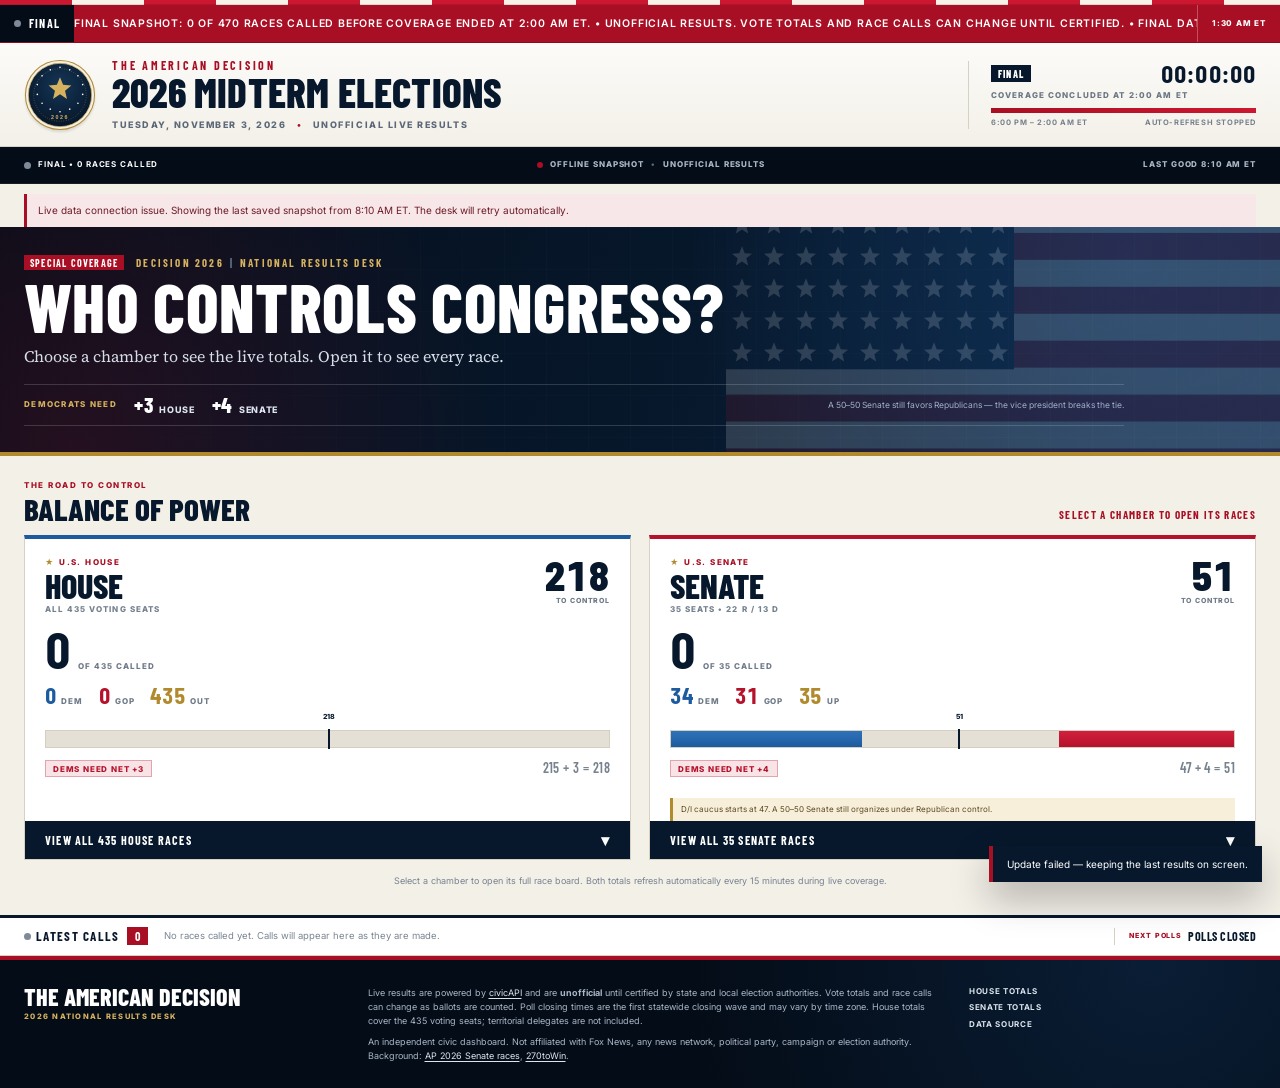
==== commit fc3a4a2e: "Add files via upload" ====
--- a/index.html
+++ b/index.html
@@ -4,7 +4,7 @@
 <meta charset="utf-8">
 <meta name="viewport" content="width=device-width, initial-scale=1">
 <title>The American Decision 2026 | Live Midterm Results</title>
-<meta name="description" content="Live, unofficial 2026 Senate and House election results from across the United States. A patriotic national results desk with the math for control of Congress.">
+<meta name="description" content="Live, unofficial 2026 Senate and House election totals. Choose a chamber to open every race.">
 <meta name="theme-color" content="#07182c">
 <link rel="icon" href="data:image/svg+xml,%3Csvg xmlns='http://www.w3.org/2000/svg' viewBox='0 0 64 64'%3E%3Ccircle cx='32' cy='32' r='30' fill='%2307182c' stroke='%23b28a2e' stroke-width='3'/%3E%3Cpath d='M32 12l5.9 14.7 15.8 1.2-12.1 10.2 3.7 15.4L32 45.2 18.7 53.5l3.7-15.4L10.3 27.9l15.8-1.2z' fill='%23d6b25e'/%3E%3C/svg%3E">
 <link rel="preconnect" href="https://fonts.googleapis.com">
@@ -2212,19 +2212,763 @@
 
 
 
+/* =========================================================
+   SIMPLIFIED LANDING — CHAMBER TOTALS + EXPANDABLE RACES
+   ========================================================= */
+
+body {
+  min-height: 100vh;
+  display: flex;
+  flex-direction: column;
+}
+
+main { flex: 1 0 auto; }
+
+.site-footer { margin-top: auto; }
+
+.landing-intro {
+  position: relative;
+  overflow: hidden;
+  padding: 28px 0 26px;
+  color: #fff;
+  background:
+    radial-gradient(circle at 88% 12%, rgba(29, 91, 159, 0.30), transparent 38%),
+    radial-gradient(circle at 6% 100%, rgba(181, 18, 43, 0.18), transparent 34%),
+    linear-gradient(112deg, #040d19 0%, #07182c 55%, #0d2848 100%);
+  border-bottom: 4px solid var(--gold);
+}
+
+.landing-intro::before {
+  content: "";
+  position: absolute;
+  inset: 0;
+  pointer-events: none;
+  background-image:
+    linear-gradient(rgba(255, 255, 255, 0.035) 1px, transparent 1px),
+    linear-gradient(90deg, rgba(255, 255, 255, 0.035) 1px, transparent 1px);
+  background-size: 42px 42px;
+  mask-image: linear-gradient(90deg, transparent, #000 45%, #000 100%);
+  opacity: 0.45;
+}
+
+.landing-intro .wrap { position: relative; z-index: 1; }
+
+.intro-kicker {
+  color: var(--gold-2);
+  font-family: var(--font-display);
+  font-size: 11px;
+  font-weight: 700;
+  letter-spacing: 0.2em;
+  text-transform: uppercase;
+}
+.intro-kicker span { color: #5f7690; margin: 0 6px; }
+
+.landing-intro h1 {
+  margin: 7px 0 7px;
+  color: #fff;
+  font-family: var(--font-display);
+  font-size: clamp(42px, 5.6vw, 68px);
+  font-weight: 800;
+  line-height: 0.88;
+  letter-spacing: 0.005em;
+  text-transform: uppercase;
+}
+
+.landing-intro p {
+  max-width: 680px;
+  margin: 0 0 16px;
+  color: #d5dee8;
+  font-family: var(--font-serif);
+  font-size: 16px;
+  line-height: 1.5;
+}
+
+.math-bar {
+  display: flex;
+  align-items: center;
+  flex-wrap: wrap;
+  gap: 8px 17px;
+  max-width: 1100px;
+  padding: 9px 0;
+  border-top: 1px solid rgba(255, 255, 255, 0.16);
+  border-bottom: 1px solid rgba(255, 255, 255, 0.16);
+}
+.math-label {
+  color: var(--gold-2);
+  font-size: 8px;
+  font-weight: 800;
+  letter-spacing: 0.16em;
+}
+.math-bar > span:not(.math-label):not(.math-note) {
+  color: #dce5ef;
+  font-size: 9px;
+  font-weight: 800;
+  letter-spacing: 0.08em;
+}
+.math-bar b {
+  margin-right: 3px;
+  color: #fff;
+  font-family: var(--font-display);
+  font-size: 21px;
+  font-weight: 800;
+  line-height: 1;
+}
+.math-note {
+  margin-left: auto;
+  color: #9fb1c7;
+  font-size: 8.5px;
+  line-height: 1.35;
+  text-align: right;
+}
+
+/* ---------- Desk status strip ---------- */
+
+.desk-bar {
+  background: var(--navy-950);
+  color: #c6d1df;
+  border-bottom: 1px solid rgba(255, 255, 255, 0.08);
+  font-size: 8px;
+  font-weight: 800;
+  letter-spacing: 0.11em;
+  text-transform: uppercase;
+}
+.desk-bar-inner {
+  min-height: 36px;
+  display: flex;
+  align-items: center;
+  justify-content: space-between;
+  gap: 16px;
+}
+.desk-left {
+  display: flex;
+  align-items: center;
+  color: #fff;
+  white-space: nowrap;
+}
+.desk-left .live-dot { margin-right: 7px; }
+.desk-mid {
+  display: flex;
+  align-items: center;
+  gap: 7px;
+  color: #aab7c7;
+  white-space: nowrap;
+}
+.desk-mid .ok-dot { width: 6px; height: 6px; }
+.desk-sep { color: #5d6d81; }
+.desk-right { color: #aab7c7; white-space: nowrap; }
+
+.data-alert-global {
+  width: min(1400px, calc(100% - 48px));
+  margin: 10px auto 0;
+}
+.data-alert-global[hidden] { display: none; }
+
+/* ---------- Chamber totals ---------- */
+
+.chambers-section {
+  padding: 24px 0 28px;
+  background: var(--paper);
+}
+
+.chamber-grid {
+  display: grid;
+  grid-template-columns: 1fr 1fr;
+  gap: 18px;
+}
+
+.chamber-card {
+  display: flex;
+  flex-direction: column;
+  position: relative;
+  padding: 18px 20px 0;
+  overflow: hidden;
+  border: 1px solid var(--line);
+  border-top: 4px solid var(--navy-900);
+  background: #fff;
+  color: var(--ink);
+  text-align: left;
+  cursor: pointer;
+  transition: border-color 0.16s ease, box-shadow 0.16s ease, transform 0.16s ease;
+}
+.chamber-card.house { border-top-color: var(--dem); }
+.chamber-card.senate { border-top-color: var(--gop); }
+.chamber-card:hover {
+  border-color: #aeb8c5;
+  box-shadow: 0 8px 24px rgba(8, 22, 40, 0.11);
+  transform: translateY(-1px);
+}
+.chamber-card:focus-visible {
+  outline: 3px solid var(--gold);
+  outline-offset: 2px;
+}
+.chamber-card.active {
+  border-color: var(--gold);
+  box-shadow: 0 0 0 2px var(--gold) inset, 0 8px 24px rgba(8, 22, 40, 0.12);
+}
+
+.chamber-head {
+  display: flex;
+  align-items: flex-start;
+  justify-content: space-between;
+  gap: 14px;
+}
+.chamber-kicker {
+  display: block;
+  color: var(--red);
+  font-size: 8px;
+  font-weight: 800;
+  letter-spacing: 0.17em;
+  text-transform: uppercase;
+}
+.chamber-head h2 {
+  margin: 2px 0 2px;
+  color: var(--navy-900);
+  font-family: var(--font-display);
+  font-size: 34px;
+  font-weight: 800;
+  line-height: 0.9;
+  text-transform: uppercase;
+}
+.chamber-sub {
+  display: block;
+  color: #74808e;
+  font-size: 8px;
+  font-weight: 800;
+  letter-spacing: 0.13em;
+  text-transform: uppercase;
+}
+.chamber-threshold { flex: 0 0 auto; text-align: right; }
+.chamber-threshold b {
+  display: block;
+  color: var(--navy-900);
+  font-family: var(--font-display);
+  font-size: 42px;
+  font-weight: 800;
+  line-height: 0.82;
+  font-variant-numeric: tabular-nums;
+}
+.chamber-threshold span {
+  display: block;
+  margin-top: 4px;
+  color: #6f7a88;
+  font-size: 7px;
+  font-weight: 800;
+  letter-spacing: 0.12em;
+}
+
+.chamber-called {
+  display: flex;
+  align-items: baseline;
+  gap: 7px;
+  margin: 13px 0 3px;
+}
+.chamber-called b {
+  color: var(--navy-900);
+  font-family: var(--font-display);
+  font-size: 52px;
+  font-weight: 700;
+  line-height: 0.8;
+  font-variant-numeric: tabular-nums;
+}
+.chamber-called span {
+  color: #6f7a88;
+  font-size: 8px;
+  font-weight: 800;
+  letter-spacing: 0.13em;
+}
+
+.chamber-split {
+  display: flex;
+  align-items: baseline;
+  gap: 16px;
+  margin: 8px 0 9px;
+}
+.chamber-split span {
+  color: #6f7a88;
+  font-size: 8px;
+  font-weight: 800;
+  letter-spacing: 0.09em;
+  white-space: nowrap;
+}
+.chamber-split b {
+  margin-right: 2px;
+  color: var(--navy-900);
+  font-family: var(--font-display);
+  font-size: 23px;
+  font-weight: 700;
+  line-height: 1;
+  font-variant-numeric: tabular-nums;
+}
+.chamber-split .d b { color: var(--dem); }
+.chamber-split .r b { color: var(--gop); }
+.chamber-split .o b { color: var(--gold); }
+
+.chamber-bar {
+  position: relative;
+  display: flex;
+  height: 18px;
+  margin-top: 14px;
+  overflow: visible;
+  background: #e5e0d5;
+  border: 1px solid #d5cfc1;
+}
+.chamber-bar .seat-dem,
+.chamber-bar .seat-gop,
+.chamber-bar .seat-other {
+  display: block;
+  width: 0;
+  height: 100%;
+  transition: width 0.7s ease;
+}
+.chamber-bar .seat-dem { background: linear-gradient(180deg, var(--dem-2), var(--dem)); }
+.chamber-bar .seat-gop { margin-left: auto; background: linear-gradient(180deg, var(--gop-2), var(--gop)); }
+.chamber-bar .seat-other { background: var(--gold); }
+
+.chamber-foot {
+  display: flex;
+  align-items: center;
+  justify-content: space-between;
+  gap: 10px;
+  margin-top: 10px;
+  margin-bottom: 10px;
+}
+.chamber-foot > span:last-child {
+  color: #77828f;
+  font-family: var(--font-display);
+  font-size: 14px;
+  font-weight: 600;
+  letter-spacing: 0.03em;
+  white-space: nowrap;
+}
+
+.chamber-tie {
+  margin-top: 9px;
+  padding: 6px 8px;
+  border-left: 3px solid var(--gold);
+  background: var(--gold-soft);
+  color: #5c4a24;
+  font-size: 8px;
+  line-height: 1.4;
+}
+
+.chamber-cta {
+  display: flex;
+  align-items: center;
+  justify-content: space-between;
+  gap: 10px;
+  margin: auto -20px 0;
+  padding: 11px 20px;
+  background: var(--navy-900);
+  color: #fff;
+  font-family: var(--font-display);
+  font-size: 12px;
+  font-weight: 700;
+  letter-spacing: 0.1em;
+  line-height: 1.2;
+  text-transform: uppercase;
+  transition: background 0.15s ease;
+}
+.chamber-cta span:last-child { font-size: 16px; line-height: 1; }
+.chamber-card:hover .chamber-cta { background: var(--navy-800); }
+.chamber-card.active .chamber-cta { background: var(--red); }
+
+.chamber-hint {
+  margin: 14px 0 0;
+  color: #77828f;
+  font-size: 9px;
+  line-height: 1.45;
+  text-align: center;
+}
+
+/* ---------- Expanded race board ---------- */
+
+.race-board {
+  padding: 22px 0 36px;
+  background: #fff;
+  border-top: 4px solid var(--gold);
+  box-shadow: inset 0 1px 0 rgba(7, 24, 44, 0.06);
+}
+.race-board[hidden] { display: none; }
+
+.board-head {
+  display: flex;
+  align-items: flex-end;
+  justify-content: space-between;
+  gap: 16px;
+  padding-bottom: 12px;
+  border-bottom: 2px solid var(--navy-900);
+}
+.board-head h2 {
+  margin: 2px 0 3px;
+  color: var(--navy-900);
+  font-family: var(--font-display);
+  font-size: 40px;
+  font-weight: 800;
+  line-height: 0.94;
+  text-transform: uppercase;
+}
+#raceBoardSub {
+  margin: 0;
+  color: #75808e;
+  font-size: 8px;
+  font-weight: 800;
+  letter-spacing: 0.12em;
+  text-transform: uppercase;
+}
+
+.board-actions {
+  display: flex;
+  align-items: center;
+  justify-content: flex-end;
+  flex-wrap: wrap;
+  gap: 7px;
+}
+.board-close {
+  height: 27px;
+  padding: 0 9px;
+  border: 1px solid var(--navy-900);
+  background: #fff;
+  color: var(--navy-900);
+  font-family: var(--font-display);
+  font-size: 9px;
+  font-weight: 700;
+  letter-spacing: 0.08em;
+  cursor: pointer;
+}
+.board-close:hover { background: var(--navy-900); color: #fff; }
+
+.race-board .controls {
+  padding: 12px 0;
+  background: transparent;
+  border-bottom: 1px solid var(--line);
+}
+.race-board .results-meta {
+  padding: 9px 0;
+  border-bottom: 1px solid var(--line);
+}
+.race-board .race-grid {
+  padding: 14px 0 0;
+  grid-template-columns: repeat(3, minmax(0, 1fr));
+}
+
+/* Three-column boards keep 435 races manageable once expanded. */
+.race-grid { grid-template-columns: repeat(3, minmax(0, 1fr)); }
+.state-group .cards { grid-template-columns: repeat(3, minmax(0, 1fr)); }
+
+/* ---------- New-layout responsive ---------- */
+
+@media (max-width: 1180px) {
+  .race-board .race-grid,
+  .race-grid,
+  .state-group .cards {
+    grid-template-columns: repeat(2, minmax(0, 1fr));
+  }
+}
+
+@media (max-width: 900px) {
+  .math-note { margin-left: 0; width: 100%; text-align: left; }
+  .desk-mid { display: none; }
+  .chamber-grid { grid-template-columns: 1fr; }
+  .chamber-card { max-width: 720px; }
+  .board-head { flex-direction: column; align-items: flex-start; gap: 10px; }
+  .board-actions { justify-content: flex-start; }
+}
+
+@media (max-width: 720px) {
+  .landing-intro { padding: 22px 0 22px; }
+  .landing-intro h1 { font-size: clamp(38px, 11vw, 54px); }
+  .landing-intro p { font-size: 14px; }
+  .math-bar { gap: 7px 12px; }
+  .math-note { font-size: 8px; }
+  .desk-bar-inner { min-height: 32px; gap: 8px; }
+  .desk-left { font-size: 7.5px; }
+  .desk-right { display: none; }
+  .chamber-card { padding: 16px 16px 0; }
+  .chamber-head h2 { font-size: 29px; }
+  .chamber-threshold b { font-size: 36px; }
+  .chamber-called b { font-size: 44px; }
+  .chamber-split { gap: 10px; }
+  .chamber-split b { font-size: 20px; }
+  .chamber-cta { margin-left: -16px; margin-right: -16px; padding-left: 16px; padding-right: 16px; font-size: 11px; }
+  .board-head h2 { font-size: 32px; }
+  .race-board { padding: 18px 0 28px; }
+  .race-board .race-grid,
+  .race-grid,
+  .state-group .cards {
+    grid-template-columns: 1fr;
+  }
+  .data-alert-global { width: calc(100% - 26px); }
+}
+
+/* ---------- Top crawl ---------- */
+
+.crawl-bar {
+  display: flex;
+  align-items: stretch;
+  min-height: 38px;
+  overflow: hidden;
+  background: var(--red);
+  color: #fff;
+  border-bottom: 1px solid rgba(0, 0, 0, 0.18);
+}
+
+.crawl-label {
+  display: flex;
+  align-items: center;
+  flex: 0 0 auto;
+  gap: 2px;
+  padding: 0 14px;
+  background: var(--navy-950);
+  font-family: var(--font-display);
+  font-size: 12px;
+  font-weight: 700;
+  letter-spacing: 0.1em;
+  text-transform: uppercase;
+  white-space: nowrap;
+}
+
+.crawl-track {
+  display: flex;
+  align-items: center;
+  flex: 1 1 auto;
+  min-width: 0;
+  overflow: hidden;
+}
+
+.crawl-content {
+  display: flex;
+  width: max-content;
+  animation: crawl 58s linear infinite;
+  will-change: transform;
+}
+.crawl-track:hover .crawl-content { animation-play-state: paused; }
+.crawl-content span {
+  display: inline-block;
+  padding-right: 90px;
+  font-size: 10.5px;
+  font-weight: 600;
+  letter-spacing: 0.075em;
+  text-transform: uppercase;
+  white-space: nowrap;
+}
+
+@keyframes crawl {
+  from { transform: translateX(0); }
+  to { transform: translateX(-50%); }
+}
+
+.crawl-time {
+  display: flex;
+  align-items: center;
+  flex: 0 0 auto;
+  padding: 0 14px;
+  border-left: 1px solid rgba(255, 255, 255, 0.27);
+  font-size: 8px;
+  font-weight: 800;
+  letter-spacing: 0.1em;
+  white-space: nowrap;
+}
+
+/* ---------- Intro flag and broadcast badge ---------- */
+
+.intro-flag {
+  position: absolute;
+  top: -48px;
+  right: -86px;
+  width: min(640px, 52vw);
+  opacity: 0.15;
+  pointer-events: none;
+  filter: saturate(0.9);
+}
+
+.landing-intro .wrap { z-index: 2; }
+
+.intro-kicker {
+  display: flex;
+  align-items: center;
+  flex-wrap: wrap;
+  gap: 6px;
+}
+.intro-kicker span { color: #5f7690; margin: 0; }
+.intro-kicker .intro-badge {
+  margin-right: 6px;
+  padding: 3px 6px 2px;
+  background: var(--red);
+  color: #fff;
+  font-family: var(--font-display);
+  font-size: 10px;
+  font-weight: 700;
+  letter-spacing: 0.12em;
+  line-height: 1;
+  text-transform: uppercase;
+}
+
+/* ---------- Balance of power heading ---------- */
+
+.chambers-head {
+  display: flex;
+  align-items: flex-end;
+  justify-content: space-between;
+  gap: 16px;
+  margin: 0 0 12px;
+}
+.chambers-head h2 {
+  margin: 1px 0 0;
+  color: var(--navy-900);
+  font-family: var(--font-display);
+  font-size: 31px;
+  font-weight: 800;
+  line-height: 0.95;
+  text-transform: uppercase;
+}
+.chambers-note {
+  color: var(--red);
+  font-family: var(--font-display);
+  font-size: 11px;
+  font-weight: 700;
+  letter-spacing: 0.12em;
+  text-transform: uppercase;
+  text-align: right;
+}
+
+.chamber-kicker::before {
+  content: "★";
+  margin-right: 5px;
+  color: var(--gold);
+}
+
+/* ---------- Latest-calls strip ---------- */
+
+.latest-strip {
+  padding: 9px 0;
+  background: #fff;
+  border-top: 3px solid var(--navy-900);
+  border-bottom: 1px solid var(--line);
+}
+.latest-inner {
+  display: flex;
+  align-items: center;
+  gap: 16px;
+}
+.latest-head {
+  display: flex;
+  align-items: center;
+  flex: 0 0 auto;
+  gap: 7px;
+}
+.latest-label {
+  display: flex;
+  align-items: center;
+  color: var(--navy-900);
+  font-family: var(--font-display);
+  font-size: 13px;
+  font-weight: 700;
+  letter-spacing: 0.1em;
+  text-transform: uppercase;
+  white-space: nowrap;
+}
+.latest-label .live-dot { margin-right: 5px; }
+
+.latest-list {
+  display: flex;
+  align-items: stretch;
+  flex: 1 1 auto;
+  min-width: 0;
+  overflow-x: auto;
+  scrollbar-width: thin;
+}
+.latest-list .side-empty {
+  align-self: center;
+  margin: 0;
+  font-size: 9.5px;
+}
+.latest-list .call-item {
+  flex: 0 0 auto;
+  width: auto;
+  min-width: 150px;
+  max-width: 240px;
+  padding: 3px 11px;
+  border-bottom: 0;
+  border-right: 1px solid var(--line);
+}
+.latest-list .call-item:last-child { border-right: 0; }
+.latest-list .call-badge { width: 28px; height: 24px; font-size: 10px; }
+.latest-list .call-name { font-size: 9px; }
+
+@media (max-width: 900px) {
+  .crawl-time { display: none; }
+  .chambers-head { align-items: flex-start; flex-direction: column; gap: 4px; }
+  .chambers-note { text-align: left; }
+}
+
+@media (max-width: 720px) {
+  .crawl-bar { min-height: 34px; }
+  .crawl-label { padding: 0 9px; font-size: 10px; }
+  .crawl-content span { padding-right: 55px; font-size: 9px; }
+  .intro-flag { display: none; }
+  .intro-badge { font-size: 8px; }
+  .latest-inner { flex-direction: column; align-items: flex-start; gap: 6px; }
+  .latest-list { width: 100%; }
+  .latest-list .call-item { min-width: 165px; }
+}
+
+.latest-next {
+  display: flex;
+  align-items: center;
+  flex: 0 0 auto;
+  gap: 6px;
+  margin-left: 4px;
+  padding-left: 14px;
+  border-left: 1px solid var(--line);
+  white-space: nowrap;
+}
+.latest-next span {
+  color: var(--red);
+  font-size: 7px;
+  font-weight: 800;
+  letter-spacing: 0.13em;
+}
+.latest-next b {
+  color: var(--navy-900);
+  font-family: var(--font-display);
+  font-size: 12px;
+  font-weight: 700;
+  letter-spacing: 0.04em;
+}
+
+@media (max-width: 900px) {
+  .latest-next { display: none; }
+}
+
+@media (prefers-reduced-motion: reduce) {
+  .crawl-content {
+    width: 100%;
+    animation: none;
+    padding: 8px 12px;
+  }
+  .crawl-content span {
+    padding-right: 0;
+    white-space: normal;
+  }
+  .crawl-content span:last-child { display: none; }
+}
+
 </style>
 </head>
 <body>
-<a class="skip-link" href="#race-center">Skip to live results</a>
+<a class="skip-link" href="#chambers">Skip to chamber totals</a>
 
 <div class="top-rule" aria-hidden="true"></div>
 
-<div class="utility-bar">
-  <div class="wrap utility-inner">
-    <div class="utility-left"><span class="star">★</span> DECISION 2026 <span class="sep">|</span> <span class="long">NATIONAL RESULTS DESK</span></div>
-    <div class="utility-center">TUESDAY, NOVEMBER 3, 2026 <span class="sep">•</span> ALL TIMES EASTERN</div>
-    <div class="utility-right"><span class="live-dot muted" id="utilityDot"></span> AUTO-REFRESH <b id="utilityModeText">15 MIN</b></div>
+<div class="crawl-bar" role="region" aria-label="Live election crawl">
+  <div class="crawl-label" id="crawlLabel"><span class="live-dot muted"></span> PRE-SHOW</div>
+  <div class="crawl-track">
+    <div class="crawl-content" id="crawlContent">
+      <span id="crawlA">Live coverage begins at 6:00 PM ET. All 435 House seats and 35 Senate seats are on the ballot.</span>
+      <span id="crawlB" aria-hidden="true">Live coverage begins at 6:00 PM ET. All 435 House seats and 35 Senate seats are on the ballot.</span>
+    </div>
   </div>
+  <div class="crawl-time" id="crawlClock">8:00 AM ET</div>
 </div>
 
 <header class="masthead">
@@ -2255,7 +2999,7 @@
       <span class="brand-copy">
         <span class="brand-eyebrow">THE AMERICAN DECISION</span>
         <span class="brand-title">2026 MIDTERM ELECTIONS</span>
-        <span class="brand-sub">NATIONAL RESULTS DESK <span class="red">•</span> UNOFFICIAL LIVE RESULTS</span>
+        <span class="brand-sub">TUESDAY, NOVEMBER 3, 2026 <span class="red">•</span> UNOFFICIAL LIVE RESULTS</span>
       </span>
     </a>
 
@@ -2271,36 +3015,21 @@
   </div>
 </header>
 
-<nav class="main-nav" aria-label="Dashboard sections">
-  <div class="wrap nav-inner">
-    <div class="nav-links">
-      <a href="#top" class="active">HOME</a>
-      <a href="#race-center" data-tab-link="senate">SENATE <span>35</span></a>
-      <a href="#race-center" data-tab-link="house">HOUSE <span>435</span></a>
-      <a href="#race-center" data-tab-link="all">ALL RACES <span>470</span></a>
-      <a href="#path">PATH TO POWER</a>
-      <a href="#poll-times">POLL TIMES</a>
-    </div>
-    <div class="nav-status"><span class="live-dot muted" id="navDot"></span><span id="navStatus">AWAITING 6:00 PM ET</span></div>
+<div class="desk-bar">
+  <div class="wrap desk-bar-inner">
+    <div class="desk-left"><span class="live-dot muted" id="boardDot"></span><b id="boardStatus">PRE-SHOW &bull; POLLS NOT YET CLOSED</b></div>
+    <div class="desk-mid"><span class="ok-dot" id="dataDot"></span><span id="dataStatus">Pre-show snapshot</span><span class="desk-sep">&bull;</span><span>UNOFFICIAL RESULTS</span></div>
+    <div class="desk-right"><span id="boardUpdated">AWAITING FIRST DATA CHECK</span></div>
   </div>
-</nav>
-
-<div class="ticker" role="region" aria-label="Live election ticker">
-  <div class="ticker-label" id="tickerLabel"><span class="live-dot"></span> PRE-SHOW</div>
-  <div class="ticker-track">
-    <div class="ticker-content" id="tickerContent">
-      <span id="tickerA">Live coverage begins at 6:00 PM ET. All 435 House seats and 35 Senate seats are on the ballot.</span>
-      <span id="tickerB" aria-hidden="true">Live coverage begins at 6:00 PM ET. All 435 House seats and 35 Senate seats are on the ballot.</span>
-    </div>
-  </div>
-  <div class="ticker-time"><span id="tickerClock">8:00 AM ET</span></div>
 </div>
 
+<div id="dataAlert" class="data-alert data-alert-global" hidden></div>
+
 <main id="top">
-  <section class="hero" aria-labelledby="heroTitle">
-    <svg class="hero-flag" viewBox="0 0 760 420" aria-hidden="true" focusable="false">
+  <section class="landing-intro" id="chambers" aria-labelledby="introTitle">
+    <svg class="intro-flag" viewBox="0 0 760 420" aria-hidden="true" focusable="false">
       <defs>
-        <pattern id="heroStars" width="38" height="38" patternUnits="userSpaceOnUse">
+        <pattern id="introStars" width="38" height="38" patternUnits="userSpaceOnUse">
           <path d="M19 4l3.2 8.1 8.7.6-6.7 5.5 2.1 8.5-7.3-4.7-7.3 4.7 2.1-8.5-6.7-5.5 8.7-.6z" fill="#ffffff"/>
         </pattern>
       </defs>
@@ -2312,152 +3041,133 @@
         <rect y="384" width="760" height="32"/>
       </g>
       <rect width="342" height="226" fill="#0b2440"/>
-      <rect width="342" height="226" fill="url(#heroStars)"/>
+      <rect width="342" height="226" fill="url(#introStars)"/>
     </svg>
-
-    <div class="wrap hero-inner">
-      <div class="hero-copy">
-        <div class="kicker"><span class="kicker-line"></span> DECISION 2026 <span class="kicker-line"></span></div>
-        <h1 id="heroTitle">AMERICA'S<br><em>MIDTERM</em> DECISION</h1>
-        <p class="hero-lede">Every Senate seat. Every House district. One national results desk. Follow the vote as it comes in, the calls as they are made, and the math that decides control of Congress.</p>
-
-        <div class="mobile-math" aria-label="Democrats need a net gain of 3 House seats and 4 Senate seats">
-          <span class="mobile-math-label">DEMOCRATS NEED</span>
-          <span><b>+3</b> HOUSE</span>
-          <span><b>+4</b> SENATE</span>
-        </div>
-
-        <div class="hero-stats" aria-label="Election facts">
-          <div class="hero-stat"><b>35</b><span>Senate races</span></div>
-          <div class="hero-stat"><b>435</b><span>House races</span></div>
-          <div class="hero-stat"><b id="heroCalled">0</b><span>Races called</span></div>
-          <div class="hero-stat"><b>8</b><span>Hours live</span></div>
-        </div>
-
-        <div class="hero-actions">
-          <a class="btn-primary" href="#race-center">FOLLOW LIVE RESULTS</a>
-          <a class="btn-ghost" href="#path">THE DEMOCRATS' PATH</a>
-        </div>
+    <div class="wrap">
+      <div class="intro-kicker"><span class="intro-badge">SPECIAL COVERAGE</span> DECISION 2026 <span>|</span> NATIONAL RESULTS DESK</div>
+      <h1 id="introTitle">WHO CONTROLS CONGRESS?</h1>
+      <p>Choose a chamber to see the live totals. Open it to see every race.</p>
+      <div class="math-bar" aria-label="Democrats need three House seats and four Senate seats">
+        <span class="math-label">DEMOCRATS NEED</span>
+        <span><b>+3</b> HOUSE</span>
+        <span><b>+4</b> SENATE</span>
+        <span class="math-note">A 50&ndash;50 Senate still favors Republicans &mdash; the vice president breaks the tie.</span>
       </div>
-
-      <aside class="path-card" id="path" aria-labelledby="pathTitle">
-        <div class="path-top"><span class="path-kicker">THE MATH</span><span class="path-star" aria-hidden="true">★</span></div>
-        <h2 id="pathTitle">WHAT DEMOCRATS NEED</h2>
-
-        <div class="path-row">
-          <div class="path-office">U.S. HOUSE</div>
-          <div class="path-equation"><span>215</span><span class="op">+</span><span class="gain">3</span><span class="op">=</span><strong>218</strong></div>
-          <div class="path-note">A net gain of 3 seats for a House majority. All 435 seats are on the ballot.</div>
-        </div>
-
-        <div class="path-row">
-          <div class="path-office">U.S. SENATE</div>
-          <div class="path-equation"><span>47</span><span class="op">+</span><span class="gain">4</span><span class="op">=</span><strong>51</strong></div>
-          <div class="path-note">A net gain of 4 seats for a Senate majority. 35 seats are on the ballot, including two special elections. The 47 includes two independents who caucus with Democrats.</div>
-        </div>
-
-        <div class="path-warning">
-          <span class="warn-mark" aria-hidden="true">!</span>
-          <p><strong>A 50&ndash;50 Senate is not Democratic control.</strong> The Republican vice president breaks the tie.</p>
-        </div>
-
-        <div class="path-live"><span>LIVE MATH</span><span id="pathLive">0 OF 470 RACES CALLED</span></div>
-      </aside>
     </div>
   </section>
 
-  <section class="power-board" aria-labelledby="powerTitle">
+  <section class="chambers-section" aria-label="Chamber totals">
     <div class="wrap">
-      <div class="section-top">
+      <div class="chambers-head">
         <div>
           <div class="section-kicker">THE ROAD TO CONTROL</div>
-          <h2 id="powerTitle">BALANCE OF POWER</h2>
+          <h2>BALANCE OF POWER</h2>
         </div>
-        <div class="section-meta">
-          <span><span class="live-dot muted" id="boardDot"></span><span id="boardStatus">PRE-SHOW &bull; POLLS NOT YET CLOSED</span></span>
-          <span id="boardUpdated">AWAITING FIRST DATA CHECK</span>
-        </div>
+        <div class="chambers-note">SELECT A CHAMBER TO OPEN ITS RACES</div>
       </div>
-
-      <div class="power-grid">
-        <article class="power-panel house" aria-labelledby="housePanelTitle">
-          <div class="power-head">
+      <div class="chamber-grid">
+        <article class="chamber-card house" id="houseCard" data-chamber="house" role="button" tabindex="0" aria-expanded="false" aria-controls="raceBoard">
+          <div class="chamber-head">
             <div>
-              <span class="office-label" id="housePanelTitle">U.S. HOUSE</span>
-              <span class="office-sub">ALL 435 SEATS ON THE BALLOT</span>
+              <span class="chamber-kicker">U.S. HOUSE</span>
+              <h2>HOUSE</h2>
+              <span class="chamber-sub">ALL 435 VOTING SEATS</span>
             </div>
-            <div class="threshold"><b>218</b><span>TO CONTROL</span></div>
+            <div class="chamber-threshold"><b>218</b><span>TO CONTROL</span></div>
           </div>
-          <div class="power-body">
-            <div class="power-stat"><b id="houseCalled">0</b><span>RACES CALLED</span></div>
-            <div class="power-split">
-              <span class="d"><b id="houseDCalled">0</b> DEM</span>
-              <span class="r"><b id="houseRCalled">0</b> GOP</span>
-              <span class="o"><b id="houseOut">435</b> OUT</span>
-            </div>
+
+          <div class="chamber-called"><b id="houseCalled">0</b><span>OF 435 CALLED</span></div>
+
+          <div class="chamber-split">
+            <span class="d"><b id="houseDCalled">0</b> DEM</span>
+            <span class="r"><b id="houseRCalled">0</b> GOP</span>
+            <span class="o"><b id="houseOut">435</b> OUT</span>
           </div>
-          <div class="seat-bar" id="houseBar" role="img" aria-label="House seats called">
+
+          <div class="chamber-bar" id="houseBar" role="img" aria-label="House seats called">
             <span class="seat-dem" id="houseBarD"></span>
             <span class="seat-other" id="houseBarO"></span>
             <span class="seat-gop" id="houseBarR"></span>
             <span class="threshold-mark" style="left:50.11%"><i>218</i></span>
           </div>
-          <div class="power-foot">
+
+          <div class="chamber-foot">
             <span class="need-chip" id="houseNeedChip">DEMS NEED NET +3</span>
-            <span class="power-note" id="houseNote">GOP won 220&ndash;215 in 2024</span>
+            <span id="houseNote">215 + 3 = 218</span>
           </div>
+
+          <div class="chamber-cta"><span id="houseToggleText">VIEW ALL 435 HOUSE RACES</span><span id="houseToggleIcon" aria-hidden="true">&#9662;</span></div>
         </article>
 
-        <article class="power-panel senate" aria-labelledby="senatePanelTitle">
-          <div class="power-head">
+        <article class="chamber-card senate" id="senateCard" data-chamber="senate" role="button" tabindex="0" aria-expanded="false" aria-controls="raceBoard">
+          <div class="chamber-head">
             <div>
-              <span class="office-label" id="senatePanelTitle">U.S. SENATE</span>
-              <span class="office-sub">35 SEATS ON THE BALLOT &bull; 22 R / 13 D</span>
+              <span class="chamber-kicker">U.S. SENATE</span>
+              <h2>SENATE</h2>
+              <span class="chamber-sub">35 SEATS &bull; 22 R / 13 D</span>
             </div>
-            <div class="threshold"><b>51</b><span>TO CONTROL</span></div>
+            <div class="chamber-threshold"><b>51</b><span>TO CONTROL</span></div>
           </div>
-          <div class="power-body">
-            <div class="power-stat"><b id="senateCalled">0</b><span>RACES CALLED</span></div>
-            <div class="power-split">
-              <span class="d"><b id="senateDCalled">0</b> DEM</span>
-              <span class="r"><b id="senateRCalled">0</b> GOP</span>
-              <span class="o"><b id="senateOut">35</b> OUT</span>
-            </div>
+
+          <div class="chamber-called"><b id="senateCalled">0</b><span>OF 35 CALLED</span></div>
+
+          <div class="chamber-split">
+            <span class="d"><b id="senateDCalled">34</b> DEM</span>
+            <span class="r"><b id="senateRCalled">31</b> GOP</span>
+            <span class="o"><b id="senateOut">35</b> UP</span>
           </div>
-          <div class="seat-bar" id="senateBar" role="img" aria-label="Senate seats called">
+
+          <div class="chamber-bar" id="senateBar" role="img" aria-label="Senate seats called">
             <span class="seat-dem" id="senateBarD"></span>
             <span class="seat-other" id="senateBarO"></span>
             <span class="seat-gop" id="senateBarR"></span>
             <span class="threshold-mark" style="left:51%"><i>51</i></span>
           </div>
-          <div class="power-foot">
+
+          <div class="chamber-foot">
             <span class="need-chip" id="senateNeedChip">DEMS NEED NET +4</span>
-            <span class="power-note" id="senateNote">D/I caucus holds 47 seats</span>
+            <span id="senateNote">47 + 4 = 51</span>
           </div>
+
+          <div class="chamber-tie">D/I caucus starts at 47. A 50&ndash;50 Senate still organizes under Republican control.</div>
+
+          <div class="chamber-cta"><span id="senateToggleText">VIEW ALL 35 SENATE RACES</span><span id="senateToggleIcon" aria-hidden="true">&#9662;</span></div>
         </article>
+      </div>
+
+      <p class="chamber-hint">Select a chamber to open its full race board. Both totals refresh automatically every 15 minutes during live coverage.</p>
+    </div>
+  </section>
+
+  <section class="latest-strip" aria-labelledby="latestTitle">
+    <div class="wrap latest-inner">
+      <div class="latest-head">
+        <span class="latest-label" id="latestTitle"><span class="live-dot muted" id="latestDot"></span> LATEST CALLS</span>
+        <span class="calls-count" id="callsCount">0</span>
+      </div>
+      <div id="latestCalls" class="latest-list">
+        <p class="side-empty">No races called yet. Calls will appear here as they are made.</p>
+      </div>
+      <div class="latest-next">
+        <span>NEXT POLLS</span>
+        <b id="nextPollLabel">KY, IN &bull; 6:00 PM ET</b>
       </div>
     </div>
   </section>
 
-  <div class="wrap content-grid">
-    <section class="race-center" id="race-center" aria-labelledby="raceCenterTitle">
-      <div class="race-head">
+  <section class="race-board" id="raceBoard" aria-labelledby="raceBoardTitle" hidden>
+    <div class="wrap">
+      <div class="board-head">
         <div>
-          <div class="section-kicker">LIVE FROM THE STATES</div>
-          <h2 id="raceCenterTitle">RACE CENTER</h2>
+          <div class="section-kicker" id="raceBoardKicker">LIVE RACES</div>
+          <h2 id="raceBoardTitle">U.S. HOUSE RACES</h2>
+          <p id="raceBoardSub">ALL 435 VOTING DISTRICTS &bull; UNOFFICIAL RESULTS</p>
         </div>
-        <div class="race-head-right">
-          <span class="pill unofficial">UNOFFICIAL RESULTS</span>
-          <button id="refreshBtn" class="refresh-btn" type="button">&#8635; REFRESH NOW</button>
+        <div class="board-actions">
+          <span class="pill unofficial">UNOFFICIAL</span>
+          <button id="refreshBtn" class="refresh-btn" type="button">&#8635; REFRESH</button>
+          <button id="raceBoardClose" class="board-close" type="button">CLOSE &times;</button>
         </div>
-      </div>
-
-      <div class="data-alert" id="dataAlert" hidden></div>
-
-      <div class="tabs" role="tablist" aria-label="Race categories">
-        <button class="tab active" type="button" data-tab="senate" role="tab" aria-selected="true">SENATE <span id="tabSenateCount">35</span></button>
-        <button class="tab" type="button" data-tab="house" role="tab" aria-selected="false">HOUSE <span id="tabHouseCount">435</span></button>
-        <button class="tab" type="button" data-tab="all" role="tab" aria-selected="false">ALL RACES <span id="tabAllCount">470</span></button>
       </div>
 
       <div class="controls">
@@ -2483,7 +3193,7 @@
       </div>
 
       <div class="results-meta">
-        <span id="resultsCount">Showing 35 Senate races</span>
+        <span id="resultsCount">Choose a chamber to open its races.</span>
         <span id="resultsUpdated" aria-live="polite">Awaiting first data check</span>
       </div>
 
@@ -2491,59 +3201,10 @@
       <div id="emptyState" class="empty-state" hidden>
         <div class="empty-star" aria-hidden="true">★</div>
         <h3>No races match</h3>
-        <p>Try a different state, candidate or filter. Clear the search to see every race in this category.</p>
+        <p>Try a different state, candidate or filter. Clear the search to see every race in this chamber.</p>
       </div>
-    </section>
-
-    <aside class="sidebar" aria-label="Election analysis and data desk">
-      <section class="side-card live-math" aria-labelledby="liveMathTitle">
-        <div class="side-head"><span class="side-kicker">LIVE MATH</span><span class="live-dot" id="mathDot"></span></div>
-        <h3 id="liveMathTitle">THE PATH, RIGHT NOW</h3>
-        <div class="math-line"><span>House D called</span><b id="sideHouseD">0</b></div>
-        <div class="math-line"><span>House seats remaining</span><b id="sideHouseOut">435</b></div>
-        <div class="math-divider"></div>
-        <div class="math-line"><span>Senate D base</span><b>34</b></div>
-        <div class="math-line"><span>Senate D called</span><b id="sideSenateD">0</b></div>
-        <div class="math-line total"><span>Senate D total</span><b id="sideSenateTotal">34</b></div>
-        <div class="math-divider"></div>
-        <div class="math-line need"><span>House D seats needed</span><b id="sideHouseNeed">218</b></div>
-        <div class="math-line need"><span>Senate D seats needed</span><b id="sideSenateNeed">17</b></div>
-        <p class="side-note">Senate base = 34 Democratic/I-independent seats not up in 2026. The House has no base: all 435 seats are up.</p>
-      </section>
-
-      <section class="side-card calls-card" aria-labelledby="callsTitle">
-        <div class="side-head"><span class="side-kicker">RACE CALLS</span><span class="calls-count" id="callsCount">0</span></div>
-        <h3 id="callsTitle">LATEST CALLS</h3>
-        <div id="latestCalls" class="latest-calls"><p class="side-empty">No races called yet. Calls will appear here as they are made.</p></div>
-      </section>
-
-      <section class="side-card poll-card" id="poll-times" aria-labelledby="pollTitle">
-        <div class="side-head"><span class="side-kicker">POLL CLOSING WATCH</span><span aria-hidden="true" style="color:#b28a2e;font-size:14px;">&#9719;</span></div>
-        <h3 id="pollTitle">WHEN THE VOTES COME IN</h3>
-        <div id="pollTimeline" class="poll-timeline"></div>
-        <p class="side-note">First statewide closing wave. Some states close at multiple times across time zones. All times Eastern.</p>
-      </section>
-
-      <section class="side-card stakes-card" aria-labelledby="stakesTitle">
-        <div class="side-head"><span class="side-kicker">WHAT'S AT STAKE</span></div>
-        <h3 id="stakesTitle">CONTROL OF CONGRESS</h3>
-        <ul class="stakes-list">
-          <li><strong>The House</strong> decides the speakership, committee gavels and the floor agenda for the next Congress.</li>
-          <li><strong>The Senate</strong> confirms judges and executive nominees and sets the chamber's investigative agenda.</li>
-          <li><strong>The tie</strong> matters: a 50&ndash;50 Senate still organizes under Republican control because the vice president breaks the tie.</li>
-          <li><strong>The GOP cushion</strong> is two seats in the House (220) and two in the Senate (53); a 50&ndash;50 Senate also favors Republicans.</li>
-        </ul>
-      </section>
-
-      <section class="side-card data-card" aria-labelledby="dataTitle">
-        <div class="side-head"><span class="side-kicker" id="dataTitle">DATA DESK</span><span class="ok-dot" id="dataDot"></span></div>
-        <div class="data-row"><span>Source</span><a href="https://civicapi.org" target="_blank" rel="noopener">civicAPI</a></div>
-        <div class="data-row"><span>Refresh</span><b>Every 15 min</b></div>
-        <div class="data-row"><span>Window</span><b>6:00 PM&ndash;2:00 AM ET</b></div>
-        <div class="data-row"><span>Status</span><b id="dataStatus">Awaiting live window</b></div>
-      </section>
-    </aside>
-  </div>
+    </div>
+  </section>
 </main>
 
 <footer class="site-footer">
@@ -2554,9 +3215,8 @@
       <p style="margin:0;">An independent civic dashboard. Not affiliated with Fox News, any news network, political party, campaign or election authority. Background: <a href="https://apnews.com/projects/2026-us-elections-senate-key-races-to-watch/" target="_blank" rel="noopener">AP 2026 Senate races</a>, <a href="https://www.270towin.com/2026-senate-election/" target="_blank" rel="noopener">270toWin</a>.</p>
     </div>
     <div class="footer-links">
-      <a href="#race-center">Live results</a>
-      <a href="#path">The math</a>
-      <a href="#poll-times">Poll closing times</a>
+      <a href="#houseCard">House totals</a>
+      <a href="#senateCard">Senate totals</a>
       <a href="https://civicapi.org" target="_blank" rel="noopener">Data source</a>
     </div>
   </div>
@@ -2714,7 +3374,7 @@
   const app = {
     races: [],
     phase: "pre",
-    activeTab: "senate",
+    openChamber: null,
     search: "",
     stateFilter: "",
     sort: "state",
@@ -3312,6 +3972,29 @@
 
   /* ---------- Render: coverage clock ---------- */
 
+  function updateNextPollLabel() {
+    const el = $("nextPollLabel");
+    if (!el) return;
+
+    if (app.phase === "pre") {
+      el.textContent = "KY, IN \u2022 6:00 PM ET";
+      return;
+    }
+    if (app.phase === "final") {
+      el.textContent = "POLLS CLOSED";
+      return;
+    }
+
+    const index = pollNextIndex();
+    if (index < 0) {
+      el.textContent = "FINAL POLLS \u2022 1:00 AM ET";
+      return;
+    }
+    const wave = POLL_WAVES[index];
+    const firstState = wave.states.split(",")[0];
+    el.textContent = firstState.toUpperCase() + " \u2022 " + wave.time + " ET";
+  }
+
   function updateClocks(t) {
     const now = t == null ? nowMs() : t;
     const phase = app.phase;
@@ -3351,7 +4034,8 @@
     setText("nextRefreshTop", nextLabel);
     const progressEl = $("coverageProgress");
     if (progressEl) progressEl.style.width = progress + "%";
-    setText("tickerClock", timeET(now));
+    setText("crawlClock", timeET(now));
+    updateNextPollLabel();
 
     const navStatus = $("navStatus");
     if (navStatus) {
@@ -3377,11 +4061,12 @@
 
     const boardStatus = $("boardStatus");
     if (boardStatus) {
+      const calledLabel = called + (called === 1 ? " RACE CALLED" : " RACES CALLED");
       boardStatus.textContent = phase === "pre"
         ? "PRE-SHOW • POLLS NOT YET CLOSED"
         : phase === "final"
-          ? "FINAL • " + called + " RACES CALLED"
-          : "LIVE • " + called + " RACES CALLED";
+          ? "FINAL • " + calledLabel
+          : "LIVE • " + calledLabel;
     }
     const boardDot = $("boardDot");
     if (boardDot) {
@@ -3466,30 +4151,10 @@
 
     setText("houseNote", hCalled > 0
       ? hCalled + " of 435 called"
-      : "GOP won 220–215 in 2024");
+      : "215 + 3 = 218");
     setText("senateNote", sCalled > 0
-      ? "D " + sDTotal + " • R " + sRTotal + " • " + sOut + " up"
-      : "D/I caucus holds 47 seats");
-
-    setText("heroCalled", totalCalled());
-    setText("pathLive", totalCalled() + " OF 470 RACES CALLED");
-    setText("callsCount", totalCalled());
-
-    const sideHouseD = $("sideHouseD");
-    if (sideHouseD) sideHouseD.textContent = hd;
-    const sideHouseOut = $("sideHouseOut");
-    if (sideHouseOut) sideHouseOut.textContent = hOut;
-    const sideSenateD = $("sideSenateD");
-    if (sideSenateD) sideSenateD.textContent = sd;
-    const sideSenateTotal = $("sideSenateTotal");
-    if (sideSenateTotal) sideSenateTotal.textContent = sDTotal;
-    const sideHouseNeed = $("sideHouseNeed");
-    if (sideHouseNeed) sideHouseNeed.textContent = Math.max(0, 218 - hd);
-    const sideSenateNeed = $("sideSenateNeed");
-    if (sideSenateNeed) sideSenateNeed.textContent = Math.max(0, 51 - sDTotal);
-
-    const mathDot = $("mathDot");
-    if (mathDot) mathDot.className = "live-dot " + (app.phase === "live" && !app.isRefreshing ? "" : "muted");
+      ? "D " + sDTotal + " \u2022 R " + sRTotal + " \u2022 " + sOut + " up"
+      : "47 + 4 = 51");
   }
 
   /* ---------- Render: race cards ---------- */
@@ -3583,12 +4248,9 @@
   }
 
   function filteredRaces() {
-    const tab = app.activeTab;
-    let list = app.races.filter(function (r) {
-      if (tab === "senate") return r.office === "S";
-      if (tab === "house") return r.office === "H";
-      return true;
-    });
+    if (!app.openChamber) return [];
+    const office = app.openChamber === "house" ? "H" : "S";
+    let list = app.races.filter(function (r) { return r.office === office; });
 
     if (app.stateFilter) {
       list = list.filter(function (r) { return r.state === app.stateFilter; });
@@ -3635,15 +4297,30 @@
   function renderRaceGrid() {
     const grid = $("raceGrid");
     const empty = $("emptyState");
+    const board = $("raceBoard");
     if (!grid) return;
 
-    const tab = app.activeTab;
+    if (!app.openChamber) {
+      if (board) board.hidden = true;
+      grid.innerHTML = "";
+      grid.style.display = "";
+      if (empty) empty.hidden = true;
+      setText("resultsCount", "Choose a chamber to open its races.");
+      return;
+    }
+
+    if (board) board.hidden = false;
+
+    const isHouse = app.openChamber === "house";
+    setText("raceBoardKicker", isHouse ? "LIVE HOUSE RACES" : "LIVE SENATE RACES");
+    setText("raceBoardTitle", isHouse ? "U.S. HOUSE RACES" : "U.S. SENATE RACES");
+    setText("raceBoardSub", isHouse
+      ? "ALL 435 VOTING DISTRICTS \u2022 UNOFFICIAL RESULTS"
+      : "35 SEATS \u2022 22 R / 13 D \u2022 UNOFFICIAL RESULTS");
+
     const list = filteredRaces();
-    const baseCount = app.races.filter(function (r) {
-      return tab === "senate" ? r.office === "S" : tab === "house" ? r.office === "H" : true;
-    }).length;
-
-    const grouped = app.sort === "state" && (tab === "house" || tab === "all");
+    const baseCount = isHouse ? 435 : 35;
+    const grouped = app.sort === "state" && isHouse;
 
     grid.classList.toggle("is-grouped", grouped);
 
@@ -3658,7 +4335,7 @@
         if (copy) {
           copy.textContent = app.calledOnly
             ? "Race calls will appear here as results come in. Clear the filter to see the full board."
-            : "Try a different state, candidate or filter. Clear the search to see every race in this category.";
+            : "Try a different state, candidate or filter. Clear the search to see every race in this chamber.";
         }
       }
     } else {
@@ -3666,36 +4343,22 @@
       if (empty) empty.hidden = true;
 
       if (grouped) {
-        if (tab === "house") {
-          grid.innerHTML = groupByState(list).map(function (entry) {
-            return stateGroupHtml(entry[0], entry[1]);
-          }).join("");
-        } else {
-          const senate = list.filter(function (r) { return r.office === "S"; });
-          const house = list.filter(function (r) { return r.office === "H"; });
-          grid.innerHTML = officeGroupHtml("U.S. Senate", senate) +
-            groupByState(house).map(function (entry) {
-              return stateGroupHtml(entry[0], entry[1]);
-            }).join("");
-        }
+        grid.innerHTML = groupByState(list).map(function (entry) {
+          return stateGroupHtml(entry[0], entry[1]);
+        }).join("");
       } else {
         grid.innerHTML = list.map(cardHtml).join("");
       }
     }
 
-    const label = tab === "senate" ? "Senate " : tab === "house" ? "House " : "";
     let countText;
     if (list.length === baseCount) {
-      countText = "Showing " + baseCount + " " + label + (baseCount === 1 ? "race" : "races");
+      countText = "Showing " + baseCount + (isHouse ? " House" : " Senate") + " races";
     } else {
-      countText = "Showing " + list.length + " of " + baseCount + " " + label + "races";
-    }
-    if (app.calledOnly) countText += " • called only";
+      countText = "Showing " + list.length + " of " + baseCount + (isHouse ? " House" : " Senate") + " races";
+    }
+    if (app.calledOnly) countText += " \u2022 called only";
     setText("resultsCount", countText);
-
-    setText("tabSenateCount", app.races.filter(function (r) { return r.office === "S"; }).length);
-    setText("tabHouseCount", app.races.filter(function (r) { return r.office === "H"; }).length);
-    setText("tabAllCount", app.races.length);
   }
 
   /* ---------- Render: latest calls ---------- */
@@ -3708,14 +4371,19 @@
     });
 
     setText("callsCount", called.length);
+    const latestDot = $("latestDot");
+    if (latestDot) latestDot.className = "live-dot " + (called.length ? "" : "muted");
 
     if (!called.length) {
-      box.innerHTML = '<p class="side-empty">No races called yet. Calls will appear here as they are made.</p>';
+      const emptyText = app.phase === "pre"
+        ? "No races called yet. First polls close at 6:00 PM ET in Kentucky and most of Indiana."
+        : "No races called yet. Calls will appear here as they are made.";
+      box.innerHTML = '<p class="side-empty">' + escapeHtml(emptyText) + '</p>';
       return;
     }
 
-    const visible = called.slice(0, 6);
-    let html = visible.map(function (r) {
+    const visible = called.slice(0, 5);
+    const html = visible.map(function (r) {
       const winner = r.winner;
       return '<button type="button" class="call-item" data-race-id="' + r.id + '" aria-label="Open ' + escapeHtml(titleFor(r)) + '">' +
         '<span class="call-badge">' + escapeHtml(r.state) + '</span>' +
@@ -3727,14 +4395,6 @@
         '</button>';
     }).join("");
 
-    if (called.length > visible.length) {
-      html += '<button type="button" class="call-item" data-action="all-called">' +
-        '<span class="call-badge" style="background:#b28a2e;">★</span>' +
-        '<span class="call-copy"><span class="call-office">FULL BOARD</span><span class="call-name">View all ' + called.length + ' called races</span></span>' +
-        '<span class="call-party">›</span>' +
-        '</button>';
-    }
-
     box.innerHTML = html;
   }
 
@@ -3765,9 +4425,9 @@
   /* ---------- Render: ticker ---------- */
 
   function renderTicker() {
-    const a = $("tickerA");
-    const b = $("tickerB");
-    const labelEl = $("tickerLabel");
+    const a = $("crawlA");
+    const b = $("crawlB");
+    const labelEl = $("crawlLabel");
     if (!a || !b || !labelEl) return;
 
     const called = totalCalled();
@@ -3782,7 +4442,7 @@
     } else if (app.phase === "live") {
       items.push("LIVE: " + called + " of 470 races called.");
       if (app.newCalls.length) {
-        items.push("NEW CALLS: " + app.newCalls.slice(0, 4).map(function (r) {
+        items.push((app.newCalls.length === 1 ? "NEW CALL: " : "NEW CALLS: ") + app.newCalls.slice(0, 4).map(function (r) {
           return r.state + " " + (r.office === "S" ? "Senate" : "House " + (r.districtNum !== 999 ? r.districtNum : "AL")) + " — " + r.winner.name;
         }).join(" • ") + ".");
       }
@@ -3801,10 +4461,10 @@
     }
 
     let label = "PRE-SHOW";
-    let cls = "ticker-label";
+    let cls = "crawl-label";
     if (app.phase === "live") {
       label = app.isRefreshing ? "UPDATING" : "LIVE";
-      cls = "ticker-label";
+      cls = "crawl-label";
     } else if (app.phase === "final") {
       label = "FINAL";
     }
@@ -3882,7 +4542,7 @@
 
     if (app.lastError && app.successStates === 0) {
       alert.hidden = false;
-      alert.className = "data-alert error";
+      alert.className = "data-alert data-alert-global error";
       alert.textContent = "Live data connection issue. Showing the last saved snapshot" +
         (app.lastSuccessAt ? " from " + timeET(app.lastSuccessAt.getTime()) : "") +
         ". The desk will retry automatically.";
@@ -3905,28 +4565,79 @@
     updateClocks();
   }
 
-  /* ---------- Tabs, filters and events ---------- */
-
-  function setTab(tab, shouldScroll) {
-    if (["senate", "house", "all"].indexOf(tab) === -1) tab = "senate";
-    app.activeTab = tab;
-
-    document.querySelectorAll(".tab").forEach(function (el) {
-      const active = el.dataset.tab === tab;
-      el.classList.toggle("active", active);
-      el.setAttribute("aria-selected", active ? "true" : "false");
-    });
-
-    document.querySelectorAll(".nav-links a[data-tab-link]").forEach(function (el) {
-      el.classList.toggle("active", el.dataset.tabLink === tab);
-    });
-
+  /* ---------- Chamber expansion, filters and events ---------- */
+
+  function updateChamberButtons() {
+    const house = $("houseCard");
+    const senate = $("senateCard");
+    const houseOpen = app.openChamber === "house";
+    const senateOpen = app.openChamber === "senate";
+
+    if (house) {
+      house.classList.toggle("active", houseOpen);
+      house.setAttribute("aria-expanded", houseOpen ? "true" : "false");
+      house.setAttribute("aria-label", houseOpen
+        ? "U.S. House totals — close House races"
+        : "U.S. House totals — open all 435 House races");
+    }
+    if (senate) {
+      senate.classList.toggle("active", senateOpen);
+      senate.setAttribute("aria-expanded", senateOpen ? "true" : "false");
+      senate.setAttribute("aria-label", senateOpen
+        ? "U.S. Senate totals — close Senate races"
+        : "U.S. Senate totals — open all 35 Senate races");
+    }
+
+    setText("houseToggleText", houseOpen ? "HIDE HOUSE RACES" : "VIEW ALL 435 HOUSE RACES");
+    setText("senateToggleText", senateOpen ? "HIDE SENATE RACES" : "VIEW ALL 35 SENATE RACES");
+    setText("houseToggleIcon", houseOpen ? "\u25B4" : "\u25BE");
+    setText("senateToggleIcon", senateOpen ? "\u25B4" : "\u25BE");
+  }
+
+  function closeChamber(shouldScroll) {
+    const previous = app.openChamber;
+    app.openChamber = null;
+    updateChamberButtons();
+    renderRaceGrid();
+
+    if (shouldScroll) {
+      const target = previous === "senate" ? $("senateCard") : $("houseCard");
+      if (target) target.scrollIntoView({ behavior: "smooth", block: "start" });
+    }
+  }
+
+  function openChamber(chamber) {
+    app.openChamber = chamber;
+    app.search = "";
+    app.stateFilter = "";
+    app.sort = "state";
+    app.calledOnly = false;
+
+    const search = $("searchInput");
+    if (search) search.value = "";
+    const sort = $("sortSelect");
+    if (sort) sort.value = "state";
+    const calledOnly = $("calledOnly");
+    if (calledOnly) calledOnly.checked = false;
+
+    updateChamberButtons();
     populateStateFilter();
     renderRaceGrid();
 
-    if (shouldScroll) {
-      const target = $("race-center");
-      if (target) target.scrollIntoView({ behavior: "smooth", block: "start" });
+    const board = $("raceBoard");
+    if (board) {
+      board.hidden = false;
+      setTimeout(function () {
+        board.scrollIntoView({ behavior: "smooth", block: "start" });
+      }, 60);
+    }
+  }
+
+  function toggleChamber(chamber) {
+    if (app.openChamber === chamber) {
+      closeChamber(false);
+    } else {
+      openChamber(chamber);
     }
   }
 
@@ -3934,8 +4645,15 @@
     const select = $("stateFilter");
     if (!select) return;
 
+    if (!app.openChamber) {
+      select.innerHTML = '<option value="">ALL STATES</option>';
+      select.value = "";
+      return;
+    }
+
+    const office = app.openChamber === "house" ? "H" : "S";
     const available = new Set(app.races.filter(function (r) {
-      return app.activeTab === "senate" ? r.office === "S" : app.activeTab === "house" ? r.office === "H" : true;
+      return r.office === office;
     }).map(function (r) { return r.state; }));
 
     if (app.stateFilter && !available.has(app.stateFilter)) app.stateFilter = "";
@@ -3953,16 +4671,22 @@
   }
 
   function bindEvents() {
-    document.querySelectorAll(".tab").forEach(function (el) {
-      el.addEventListener("click", function () { setTab(el.dataset.tab, false); });
-    });
-
-    document.querySelectorAll("[data-tab-link]").forEach(function (el) {
-      el.addEventListener("click", function (ev) {
-        ev.preventDefault();
-        setTab(el.dataset.tabLink, true);
+    document.querySelectorAll("[data-chamber]").forEach(function (el) {
+      el.addEventListener("click", function () {
+        toggleChamber(el.dataset.chamber);
+      });
+      el.addEventListener("keydown", function (ev) {
+        if (ev.key === "Enter" || ev.key === " ") {
+          ev.preventDefault();
+          toggleChamber(el.dataset.chamber);
+        }
       });
     });
+
+    const boardClose = $("raceBoardClose");
+    if (boardClose) {
+      boardClose.addEventListener("click", function () { closeChamber(true); });
+    }
 
     const search = $("searchInput");
     if (search) {
@@ -4016,20 +4740,11 @@
       });
     }
 
-    const calls = $("latestCalls");
-    if (calls) {
-      calls.addEventListener("click", function (ev) {
+    const latestCalls = $("latestCalls");
+    if (latestCalls) {
+      latestCalls.addEventListener("click", function (ev) {
         const item = ev.target.closest(".call-item");
-        if (!item) return;
-        if (item.dataset.action === "all-called") {
-          const calledOnly = $("calledOnly");
-          if (calledOnly) calledOnly.checked = true;
-          app.calledOnly = true;
-          setTab("all", true);
-          return;
-        }
-        const id = Number(item.dataset.raceId);
-        if (id) openRace(id);
+        if (item && item.dataset.raceId) openRace(Number(item.dataset.raceId));
       });
     }
 
@@ -4050,7 +4765,7 @@
 
     document.addEventListener("keydown", function (ev) {
       const tag = (ev.target && ev.target.tagName) || "";
-      if (ev.key === "/" && !/INPUT|TEXTAREA|SELECT/.test(tag)) {
+      if (ev.key === "/" && app.openChamber && !/INPUT|TEXTAREA|SELECT/.test(tag)) {
         ev.preventDefault();
         if (search) search.focus();
       }
@@ -4068,6 +4783,7 @@
       if (!document.hidden) updateClocks();
     });
   }
+
 
   /* ---------- Modal ---------- */
 
@@ -4234,6 +4950,7 @@
     app.phase = getPhase(nowMs());
     app.nextRefresh = computeNextRefresh(nowMs());
 
+    updateChamberButtons();
     populateStateFilter();
     renderAll();
     updateClocks();
